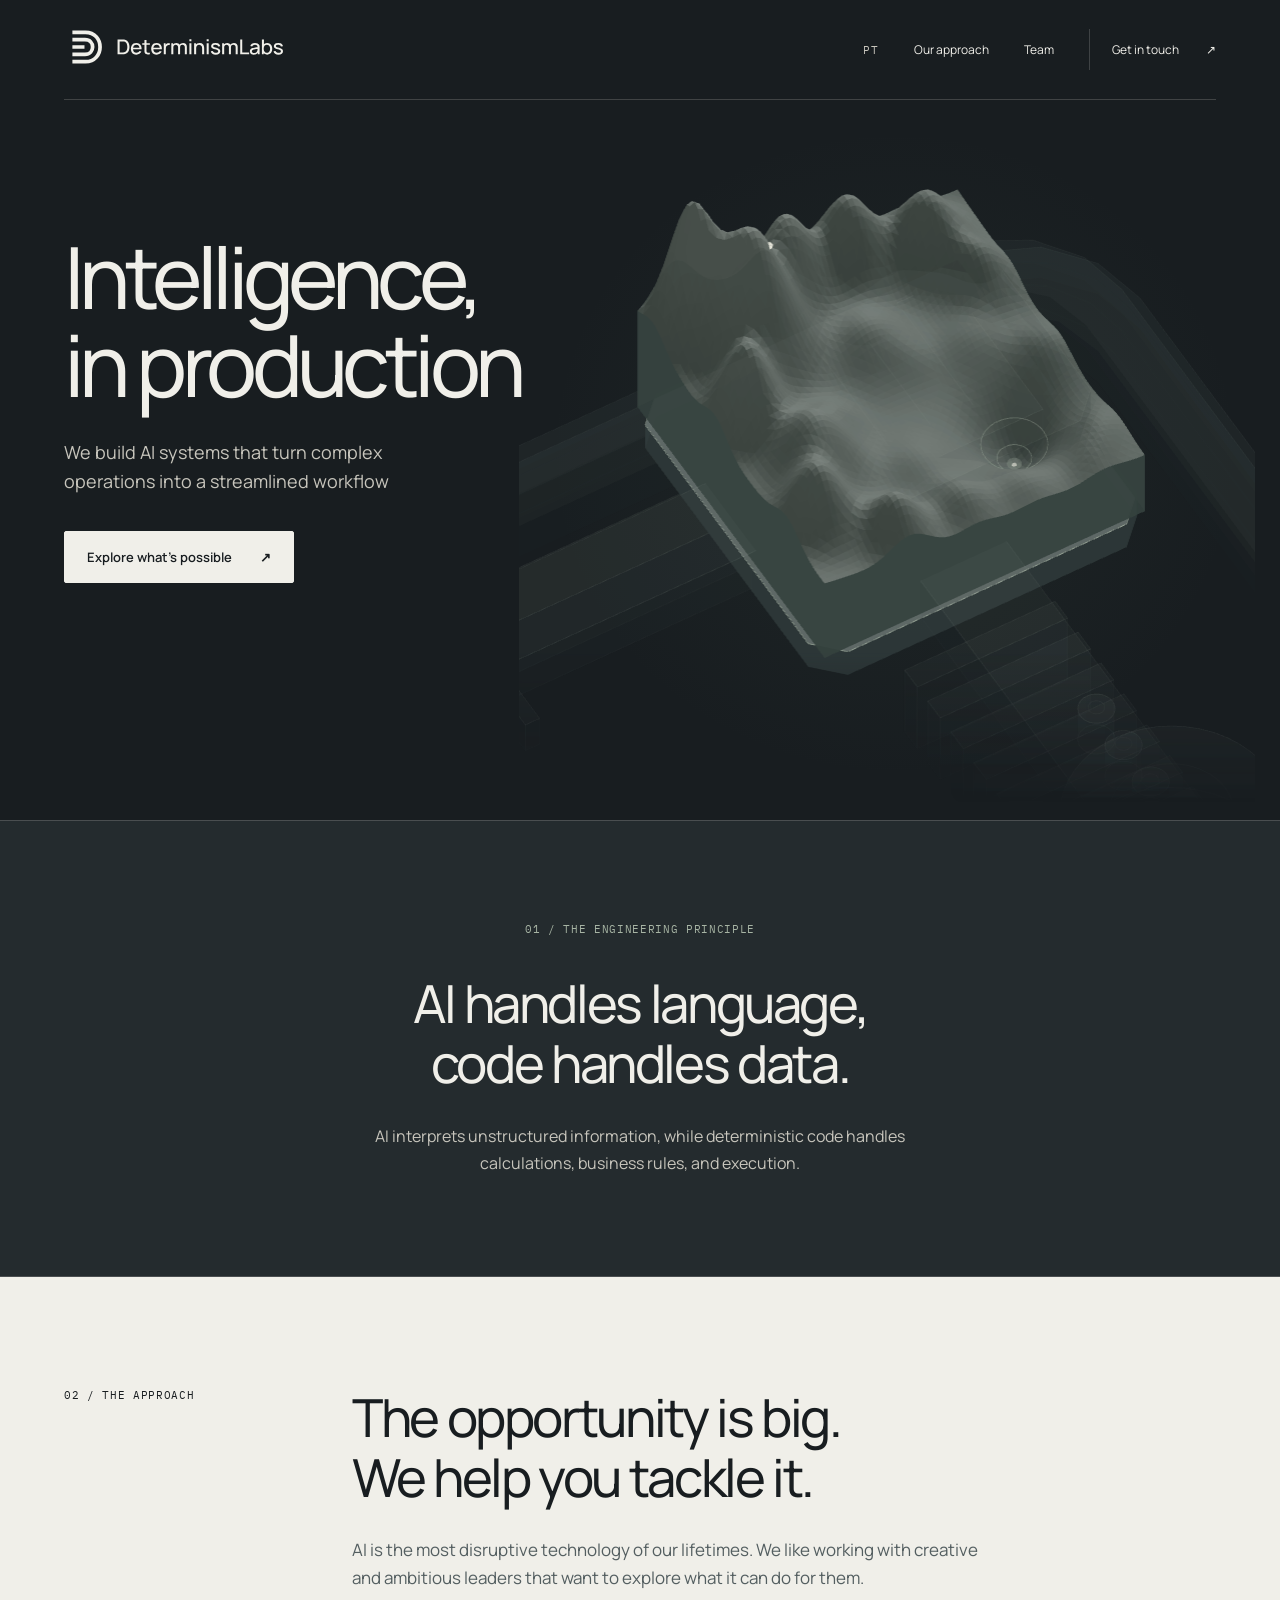
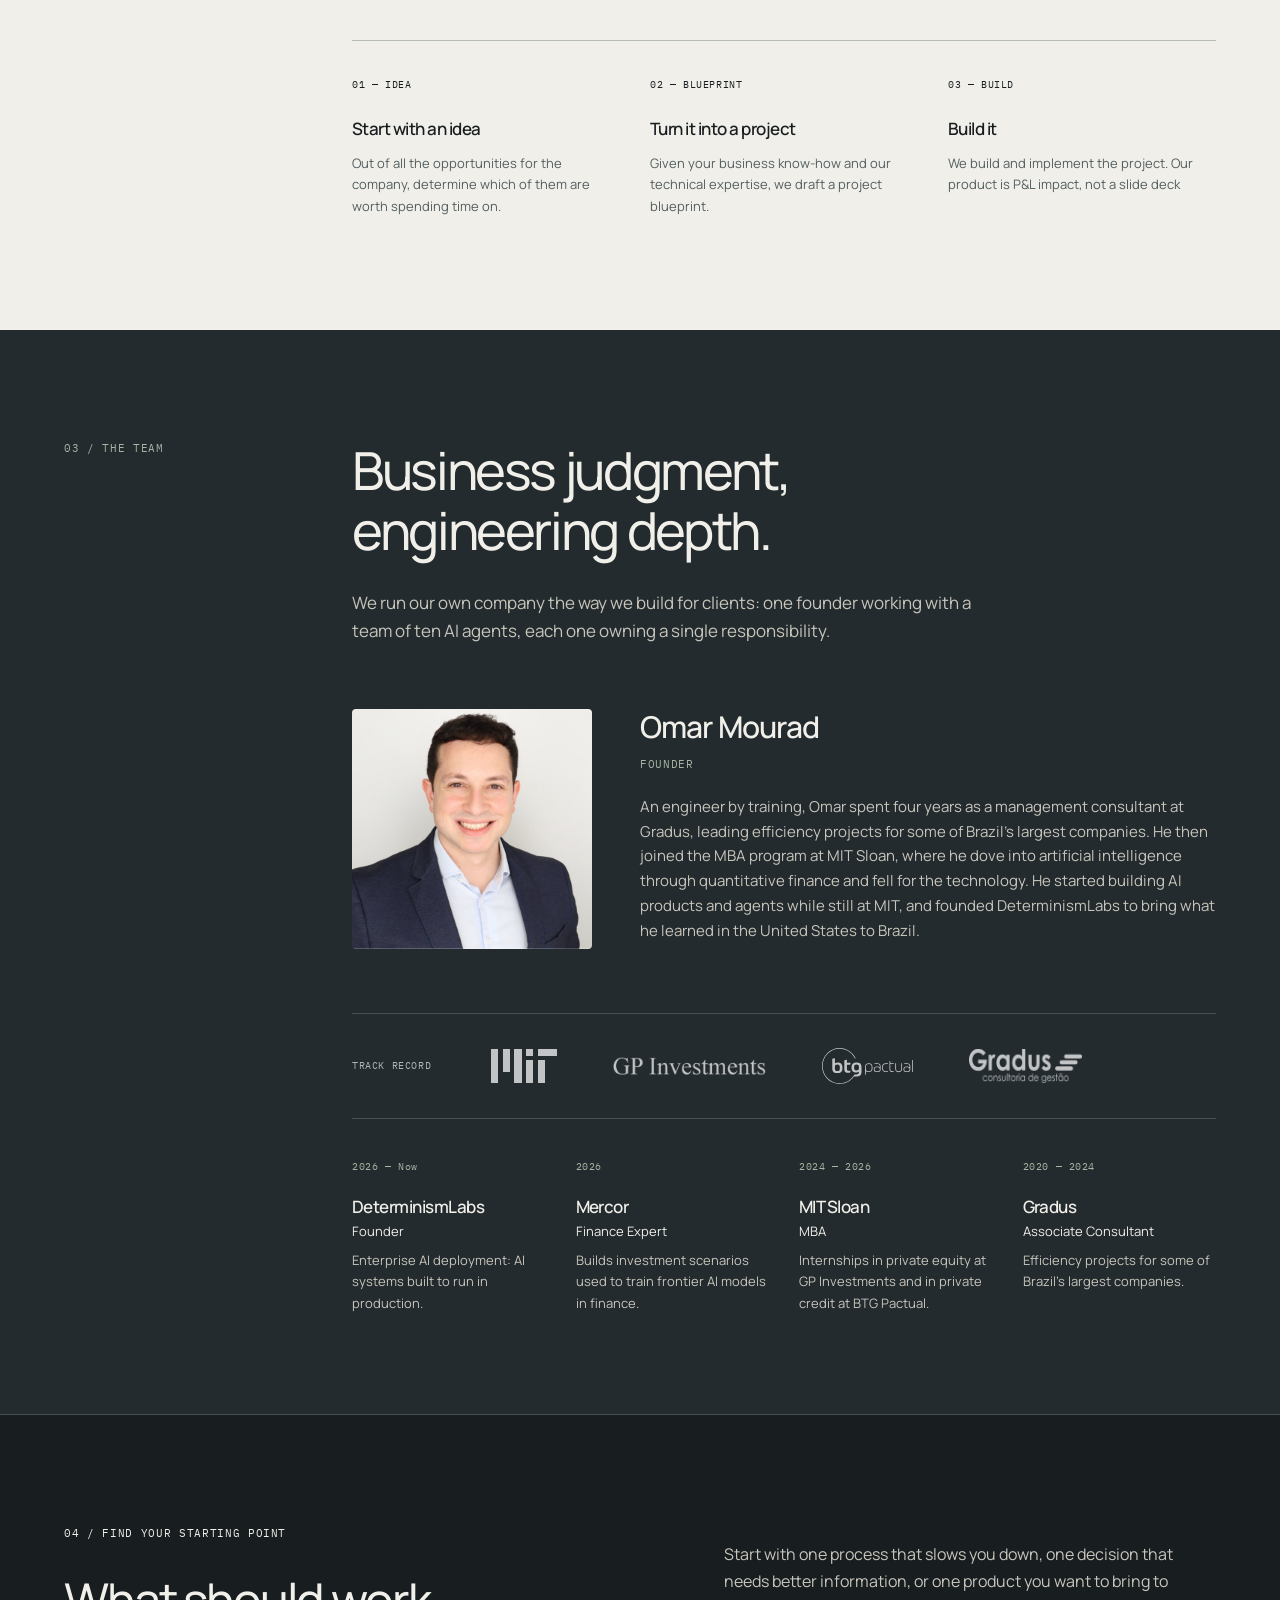
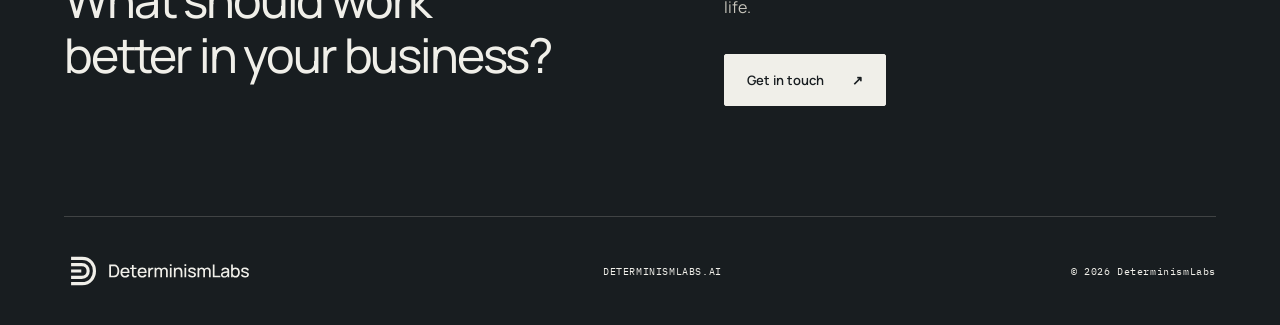
==== index.html @ 41a6fe93 "Remove model provider names from the Mercor entry Co-Authored-By: Claude Opus 5.5 <noreply@anthropic" ====
<!doctype html><html lang="en"><head><meta charset="utf-8"><meta name="viewport" content="width=device-width,initial-scale=1"><meta http-equiv="Content-Security-Policy" content="default-src 'self'; script-src 'self'; style-src 'self'; img-src 'self' data:; font-src 'self'; connect-src 'self' https://api.web3forms.com; form-action 'self' https://api.web3forms.com; base-uri 'none'; object-src 'none'; frame-ancestors 'none'"><meta name="referrer" content="strict-origin-when-cross-origin"><title>DeterminismLabs</title><meta name="description" content="DeterminismLabs builds AI systems that turn complex operations into a streamlined workflow."><link rel="icon" href="assets/logos/favicon.svg"><link rel="stylesheet" href="assets/brand.css"><link rel="stylesheet" href="assets/concept.css"><link rel="stylesheet" href="assets/contact.css"><link rel="canonical" href="https://determinismlabs.ai/"><link rel="alternate" hreflang="en" href="https://determinismlabs.ai/"><link rel="alternate" hreflang="pt-BR" href="https://determinismlabs.ai/pt/"><link rel="alternate" hreflang="x-default" href="https://determinismlabs.ai/"><script src="assets/lang.js"></script></head><body>
<a href="#main" class="skip">Skip to content</a><header class="nav"><a href="/" aria-label="DeterminismLabs home"><img class="logo" src="assets/logos/wordmark-chalk.svg" alt="DeterminismLabs"></a><nav aria-label="Main"><a href="/pt/" class="lang" data-lang="pt" hreflang="pt-BR" lang="pt-BR" aria-label="Português">PT</a><a href="#approach">Our approach</a><a href="#team">Team</a><a href="mailto:contact@determinismlabs.ai" class="nav-cta" data-contact-open>Get in touch <span>↗</span></a></nav></header>
<main id="main"><section class="hero"><div class="hero-copy"><h1>Intelligence,<br>in production</h1><p>We build AI systems that turn complex operations into a streamlined workflow</p><a class="button" href="#approach">Explore what’s possible <span>↗</span></a></div><div class="sculpture"><canvas id="system" role="img" aria-label="An integrated machine with a continuous frame, shared manifold and layered channels opens into three processing demonstrations: a continuous downhill path through a dense mountain range into a recessed, highlighted minimum basin, three inputs combined into one result, and four records validated into three ready records and one review exception. The 35-second tour repeats continuously."></canvas><noscript><img src="assets/system-poster.svg" alt="Connected system of nested pathways" class="poster"></noscript></div></section>
<section class="principle" id="principle"><div class="eyebrow">01 / The engineering principle</div><h2>AI handles language,<br>code handles data.</h2><p>AI interprets unstructured information, while deterministic code handles calculations, business rules, and execution.</p></section>
<section class="intro" id="approach"><div class="eyebrow">02 / The approach</div><div><h2>The opportunity is big.<br>We help you tackle it.</h2><p>AI is the most disruptive technology of our lifetimes. We like working with creative and ambitious leaders that want to explore what it can do for them.</p><div class="steps"><article><span class="mono">01 — IDEA</span><h3>Start with an idea</h3><p>Out of all the opportunities for the company, determine which of them are worth spending time on.</p></article><article><span class="mono">02 — BLUEPRINT</span><h3>Turn it into a project</h3><p>Given your business know-how and our technical expertise, we draft a project blueprint.</p></article><article><span class="mono">03 — BUILD</span><h3>Build it</h3><p>We build and implement the project. Our product is P&amp;L impact, not a slide deck</p></article></div></div></section>

<section class="team" id="team"><div class="eyebrow">03 / The team</div><div><h2>Business judgment,<br>engineering depth.</h2><p class="team-lead">We run our own company the way we build for clients: one founder working with a team of ten AI agents, each one owning a single responsibility.</p><div class="founder"><img src="assets/team/omar-mourad.jpg" alt="Portrait of Omar Mourad" width="640" height="640" loading="lazy"><div><h3>Omar Mourad</h3><span class="mono">Founder</span><p>An engineer by training, Omar spent four years as a management consultant at Gradus, leading efficiency projects for some of Brazil’s largest companies. He then joined the MBA program at MIT Sloan, where he dove into artificial intelligence through quantitative finance and fell for the technology. He started building AI products and agents while still at MIT, and founded DeterminismLabs to bring what he learned in the United States to Brazil.</p></div></div><div class="logos"><span class="mono">Track record</span><img class="mit" src="assets/team/mit.svg" alt="MIT" loading="lazy"><img class="gp" src="assets/team/gp-investments.png" alt="GP Investments" loading="lazy"><img class="btg" src="assets/team/btg-pactual.svg" alt="BTG Pactual" loading="lazy"><img class="gradus" src="assets/team/gradus.png" alt="Gradus" loading="lazy"></div><ol class="career"><li><span class="mono">2026 — Now</span><h4>DeterminismLabs</h4><span class="role">Founder</span><p>Enterprise AI deployment: AI systems built to run in production.</p></li><li><span class="mono">2026</span><h4>Mercor</h4><span class="role">Finance Expert</span><p>Builds investment scenarios used to train frontier AI models in finance.</p></li><li><span class="mono">2024 — 2026</span><h4>MIT Sloan</h4><span class="role">MBA</span><p>Internships in private equity at GP Investments and in private credit at BTG Pactual.</p></li><li><span class="mono">2020 — 2024</span><h4>Gradus</h4><span class="role">Associate Consultant</span><p>Efficiency projects for some of Brazil’s largest companies.</p></li></ol></div></section>
<section class="opportunity" id="opportunity"><div><div class="eyebrow">04 / Find your starting point</div><h2>What should work<br>better in your business?</h2></div><div><p>Start with one process that slows you down, one decision that needs better information, or one product you want to bring to life.</p><a class="button" href="mailto:contact@determinismlabs.ai" data-contact-open>Get in touch <span>↗</span></a></div></section></main>
<dialog id="contact" class="contact" aria-labelledby="contact-title"><div class="contact-inner"><div class="contact-head"><div><span class="eyebrow">Get in touch</span><h2 id="contact-title">Tell us what should<br>work better.</h2></div><button type="button" class="contact-close" data-contact-close aria-label="Close">×</button></div><p>Describe the process, decision or product you have in mind. We reply from contact@determinismlabs.ai within two business days.</p><form action="https://api.web3forms.com/submit" method="POST" novalidate data-sending="Sending…" data-error="Something went wrong. Please email us directly at contact@determinismlabs.ai."><input type="hidden" name="access_key" value="a11fddf4-00a5-453a-812e-54a4db5dd188"><input type="hidden" name="subject" value="New message from determinismlabs.ai"><input type="hidden" name="from_name" value="DeterminismLabs website"><input type="hidden" name="language" value="en"><input class="hp" type="text" name="botcheck" tabindex="-1" autocomplete="off" aria-hidden="true"><div class="row"><label><span class="mono">Name</span><input type="text" name="name" required autocomplete="name" placeholder="Your name"></label><label><span class="mono">Email</span><input type="email" name="email" required autocomplete="email" placeholder="you@company.com"></label></div><label><span class="mono">Company</span><input type="text" name="company" required autocomplete="organization" placeholder="Company"></label><label><span class="mono">Message</span><textarea name="message" required placeholder="What should work better in your business?"></textarea></label><p class="contact-status" role="status" aria-live="polite"></p><div class="contact-actions"><button type="submit" class="button">Send message <span>↗</span></button><span class="contact-alt">or email <a href="mailto:contact@determinismlabs.ai">contact@determinismlabs.ai</a></span></div></form><div class="contact-done"><p>Thank you. Your message is on its way to contact@determinismlabs.ai and we will reply within two business days.</p><button type="button" class="button" data-contact-close>Close <span>↗</span></button></div></div></dialog>
<footer><img src="assets/logos/wordmark-chalk.svg" alt="DeterminismLabs" class="logo"><div class="mono">DETERMINISMLABS.AI</div><span class="mono">© 2026 DeterminismLabs</span></footer><script src="assets/motion-timeline.js"></script><script src="assets/motion-process.js"></script><script src="assets/motion-renderer.js"></script><script src="assets/motion.js"></script><script src="assets/contact.js"></script></body></html>
---- assets/brand.css ----
@font-face{font-family:Manrope;src:url(fonts/Manrope.ttf) format('truetype');font-weight:200 800;font-display:swap}@font-face{font-family:'IBM Plex Mono';src:url(fonts/IBMPlexMono-Regular.ttf) format('truetype');font-weight:400;font-display:swap}
:root{--graphite:#181d20;--carbon:#242b2e;--chalk:#f0efe9;--stone:#c7c5bc;--sage:#a7b4a4;--muted:#aeb6b6;--line:rgba(240,239,233,.18)}*{box-sizing:border-box}html{scroll-behavior:smooth}body{margin:0;font-family:Manrope,Arial,sans-serif}a{color:inherit}button,input{font:inherit}button,a{-webkit-tap-highlight-color:transparent}button{cursor:pointer}button:focus-visible,a:focus-visible,input:focus-visible{outline:2px solid #a7b4a4;outline-offset:5px}.mono,.eyebrow{font-family:'IBM Plex Mono',monospace;font-size:11px;line-height:1.5;letter-spacing:.06em}.eyebrow{text-transform:uppercase}p{line-height:1.65}.muted{color:var(--muted)}.logo{width:225px;height:auto}.button{display:inline-flex;align-items:center;justify-content:space-between;gap:28px;text-decoration:none;padding:16px 22px;background:var(--chalk);color:var(--graphite);border:1px solid var(--chalk);border-radius:2px;font-size:13px;font-weight:600}.button.outline{background:transparent;color:inherit;border-color:var(--line)}.button:hover{background:var(--sage);color:var(--graphite)}.skip{position:absolute;left:16px;top:-100px;z-index:50;background:var(--chalk);color:var(--graphite);padding:16px}.skip:focus{top:12px}@media(prefers-reduced-motion:reduce){html{scroll-behavior:auto}*,*:before,*:after{animation:none!important;transition:none!important}}
---- assets/concept.css ----
body{background:var(--graphite);color:var(--chalk)}.nav{height:100px;margin:0 5%;display:flex;align-items:center;justify-content:space-between;border-bottom:1px solid var(--line);gap:20px}.nav nav{display:flex;align-items:center;gap:35px;font-size:12px}.nav a{text-decoration:none}.nav-cta{padding:12px 0 12px 22px;border-left:1px solid var(--line)}.nav-cta span{margin-left:25px}.hero{position:relative;min-height:720px;display:grid;grid-template-columns:44% 56%;padding:0 5%}.hero-copy{padding-top:100px;z-index:2;pointer-events:none}.hero-copy a{pointer-events:auto}h1{font-size:clamp(60px,6.7vw,106px);line-height:1.03;font-weight:450;letter-spacing:-.065em;margin:33px 0 28px}.hero-copy p{font-size:18px;max-width:365px;color:var(--stone);margin:0 0 34px}.sculpture{position:relative;min-width:0;height:690px;margin-right:-6%;margin-left:-8%;align-self:center}canvas{width:100%;height:100%;display:block}.poster{width:100%;position:absolute;inset:0}.intro{padding:110px 5% 100px;background:var(--chalk);color:var(--graphite);display:grid;grid-template-columns:25% 75%;gap:0}.intro h2,.section-top h2,.principle h2,.opportunity h2{font-size:clamp(36px,4.1vw,60px);line-height:1.15;letter-spacing:-.045em;font-weight:450;margin:0}.intro>div>p{max-width:650px;color:#535e60;font-size:17px;margin:28px 0 48px}.steps{display:grid;grid-template-columns:repeat(3,1fr);gap:30px;border-top:1px solid #b8bcb7;padding-top:30px}.steps h3{font-size:17px;font-weight:550;margin:24px 0 12px;letter-spacing:-.03em}.steps p{font-size:13px;color:#535e60}.steps .mono{font-size:10px}.possibilities{padding:100px 5%;}.section-top{display:grid;grid-template-columns:25% 75%;margin-bottom:70px}.usecases{display:grid;grid-template-columns:repeat(3,1fr)}.usecases article{padding:0 36px;border-left:1px solid var(--line)}.usecases article:first-child{padding-left:0;border:0}.usecases h3{font-size:36px;font-weight:450;letter-spacing:-.045em;line-height:1.15;margin:36px 0 20px}.usecases p{font-size:15px;color:var(--stone);max-width:290px}.example{border-top:1px solid var(--line);padding-top:24px;margin-top:35px}.example .mono{font-size:10px;color:var(--sage)}.example p{font-size:12px}.principle{padding:100px 15%;text-align:center;background:var(--carbon);border-top:1px solid var(--line);border-bottom:1px solid var(--line)}.principle .eyebrow{margin-bottom:35px;color:var(--sage)}.principle p{max-width:580px;margin:30px auto 0;color:var(--stone)}.opportunity{padding:110px 5%;display:grid;grid-template-columns:1.2fr 1fr;gap:70px}.opportunity h2{font-size:48px;margin-top:30px}.opportunity p{color:var(--stone);max-width:460px}.opportunity .button{margin-top:18px}footer{margin:0 5%;padding:35px 0;display:flex;justify-content:space-between;align-items:center;border-top:1px solid var(--line)}footer .mono{font-size:10px}footer a{text-decoration:none}footer .logo{width:190px}@media(min-width:1500px){.hero{min-height:840px}.sculpture{height:800px}.hero-copy{padding-top:150px}}@media(max-width:900px){.nav nav{gap:20px}.nav nav>a:not(.nav-cta):not(.lang){display:none}.hero{min-height:0;grid-template-columns:1fr;padding-top:45px;padding-bottom:20px}.hero-copy{padding-top:10px}.hero-copy p{max-width:450px}.sculpture{margin:-15px -5% 0;height:580px}.hero-copy h1{font-size:76px}.intro,.section-top{grid-template-columns:1fr;gap:35px}.steps{gap:24px}.opportunity{gap:35px}.opportunity h2{font-size:38px}.usecases article{padding:0 22px}}@media(max-width:600px){.nav{height:80px}.nav .logo{width:180px}.nav-cta{font-size:10px;padding-left:12px}.nav-cta span{display:none}.hero{padding-top:35px}.hero-copy h1{font-size:60px;margin-top:26px}.hero-copy p{font-size:17px;max-width:340px}.sculpture{height:460px;margin-top:15px}.intro,.possibilities,.principle,.opportunity{padding:65px 6%}.steps,.usecases,.opportunity{grid-template-columns:1fr}.steps article{border-bottom:1px solid #c7c5bc;padding-bottom:15px}.usecases article,.usecases article:first-child{padding:35px 0;border-left:0;border-top:1px solid var(--line)}.usecases h3{margin-top:22px}.usecases p{max-width:100%}.example{margin-top:20px}.section-top{margin-bottom:40px}.principle{text-align:left}.opportunity h2{font-size:38px}.opportunity{gap:15px}footer{flex-wrap:wrap;gap:25px}footer>.mono{display:none}}
@media(max-width:600px){.hero-copy h1{font-size:clamp(46px,15vw,60px)}}@media(max-width:360px){.nav .logo{width:150px}.nav{gap:10px}.nav-cta{padding-left:10px}}



.nav .lang{font-family:"IBM Plex Mono",monospace;font-size:11px;letter-spacing:.08em;color:var(--stone);padding:6px 0}.nav .lang:hover{color:var(--chalk)}

.team{padding:110px 5% 100px;background:var(--carbon);display:grid;grid-template-columns:25% 75%;border-bottom:1px solid var(--line)}.team>.eyebrow{color:var(--sage)}.team h2{font-size:clamp(36px,4.1vw,60px);line-height:1.15;letter-spacing:-.045em;font-weight:450;margin:0}.team-lead{max-width:650px;color:var(--stone);font-size:17px;margin:28px 0 64px}.founder{display:grid;grid-template-columns:240px 1fr;gap:48px;align-items:start}.founder img{width:100%;height:auto;aspect-ratio:1;object-fit:cover;border-radius:4px;display:block}.founder h3{font-size:30px;font-weight:550;letter-spacing:-.03em;margin:0 0 6px;line-height:1.2}.founder .mono{color:var(--sage);text-transform:uppercase}.founder p{color:var(--stone);font-size:15px;max-width:620px;margin:22px 0 0}.logos{display:flex;align-items:center;gap:56px;flex-wrap:wrap;margin-top:64px;padding:34px 0;border-top:1px solid var(--line);border-bottom:1px solid var(--line)}.logos .mono{color:var(--muted);text-transform:uppercase;font-size:10px;margin-right:4px}.logos img{display:block;width:auto;filter:brightness(0) invert(1);opacity:.72;transition:opacity .2s}.logos img:hover{opacity:1}.logos .mit{height:34px}.logos .gp{height:18px}.logos .btg{height:36px}.logos .gradus{height:34px}.career{display:grid;grid-template-columns:repeat(4,1fr);gap:30px;list-style:none;margin:0;padding:34px 0 0}.career .mono{font-size:10px;color:var(--sage)}.career h4{font-size:17px;font-weight:550;letter-spacing:-.03em;margin:20px 0 4px}.career .role{display:block;font-size:13px;color:var(--chalk);margin-bottom:10px}.career p{font-size:13px;color:var(--stone);margin:0}
@media(max-width:900px){.team{grid-template-columns:1fr;gap:35px}.career{grid-template-columns:repeat(2,1fr)}.founder{grid-template-columns:200px 1fr;gap:32px}}
@media(max-width:600px){.team{padding:65px 6%}.team-lead{margin-bottom:40px}.founder{grid-template-columns:1fr;gap:24px}.founder img{width:180px}.logos{gap:28px 36px;margin-top:44px}.logos .mono{width:100%}.career{grid-template-columns:1fr;gap:0}.career li{border-bottom:1px solid var(--line);padding:18px 0}.career h4{margin-top:12px}}
---- assets/contact.css ----
.contact{border:1px solid var(--line);border-radius:2px;padding:0;background:var(--carbon);color:var(--chalk);width:min(560px,calc(100vw - 32px));max-height:calc(100vh - 32px);overflow:auto}
.contact::backdrop{background:rgba(24,29,32,.78);backdrop-filter:blur(2px)}
.contact-inner{padding:36px 40px 32px}
.contact-head{display:flex;justify-content:space-between;align-items:flex-start;gap:20px;margin-bottom:8px}
.contact h2{font-size:clamp(26px,3vw,32px);line-height:1.15;letter-spacing:-.045em;font-weight:450;margin:10px 0 8px}
.contact-inner>p{color:var(--stone);font-size:14px;margin:0 0 20px;max-width:420px}
.contact-close{background:transparent;border:1px solid var(--line);color:var(--chalk);width:40px;height:40px;border-radius:2px;font-size:18px;line-height:1;flex:none}
.contact-close:hover{background:var(--chalk);color:var(--graphite)}
.contact form{display:grid;gap:14px}
.contact .row{display:grid;grid-template-columns:1fr 1fr;gap:18px}
.contact label{display:grid;gap:8px}
.contact label .mono{font-size:10px;color:var(--stone);text-transform:uppercase}
.contact input,.contact textarea{width:100%;background:var(--graphite);color:var(--chalk);border:1px solid var(--line);border-radius:2px;padding:12px 14px;font-size:15px}
.contact textarea{min-height:110px;resize:vertical;font-family:inherit}
.contact input::placeholder,.contact textarea::placeholder{color:#7d8687}
.contact input:focus,.contact textarea:focus{border-color:var(--sage);outline:none}
.contact .hp{position:absolute;left:-9999px;width:1px;height:1px;overflow:hidden}
.contact-actions{display:flex;justify-content:space-between;align-items:center;gap:20px;flex-wrap:wrap;margin-top:6px}
.contact-actions .button{gap:40px}
.contact-actions .button[disabled]{opacity:.6;cursor:wait}
.contact-alt{font-size:12px;color:var(--stone)}
.contact-alt a{color:var(--chalk)}
.contact-status{font-size:14px;line-height:1.5;margin:0;min-height:1.5em}
.contact-status.error{color:#e8a598}
.contact-done{display:none}
.contact.is-done form,.contact.is-done .contact-inner>p{display:none}
.contact.is-done .contact-done{display:block}
.contact-done p{color:var(--stone);font-size:16px;max-width:420px;margin:0 0 30px}
@media(max-width:600px){.contact-inner{padding:30px 22px 26px}.contact .row{grid-template-columns:1fr}.contact-actions{flex-direction:column;align-items:stretch}.contact-actions .button{justify-content:space-between}}
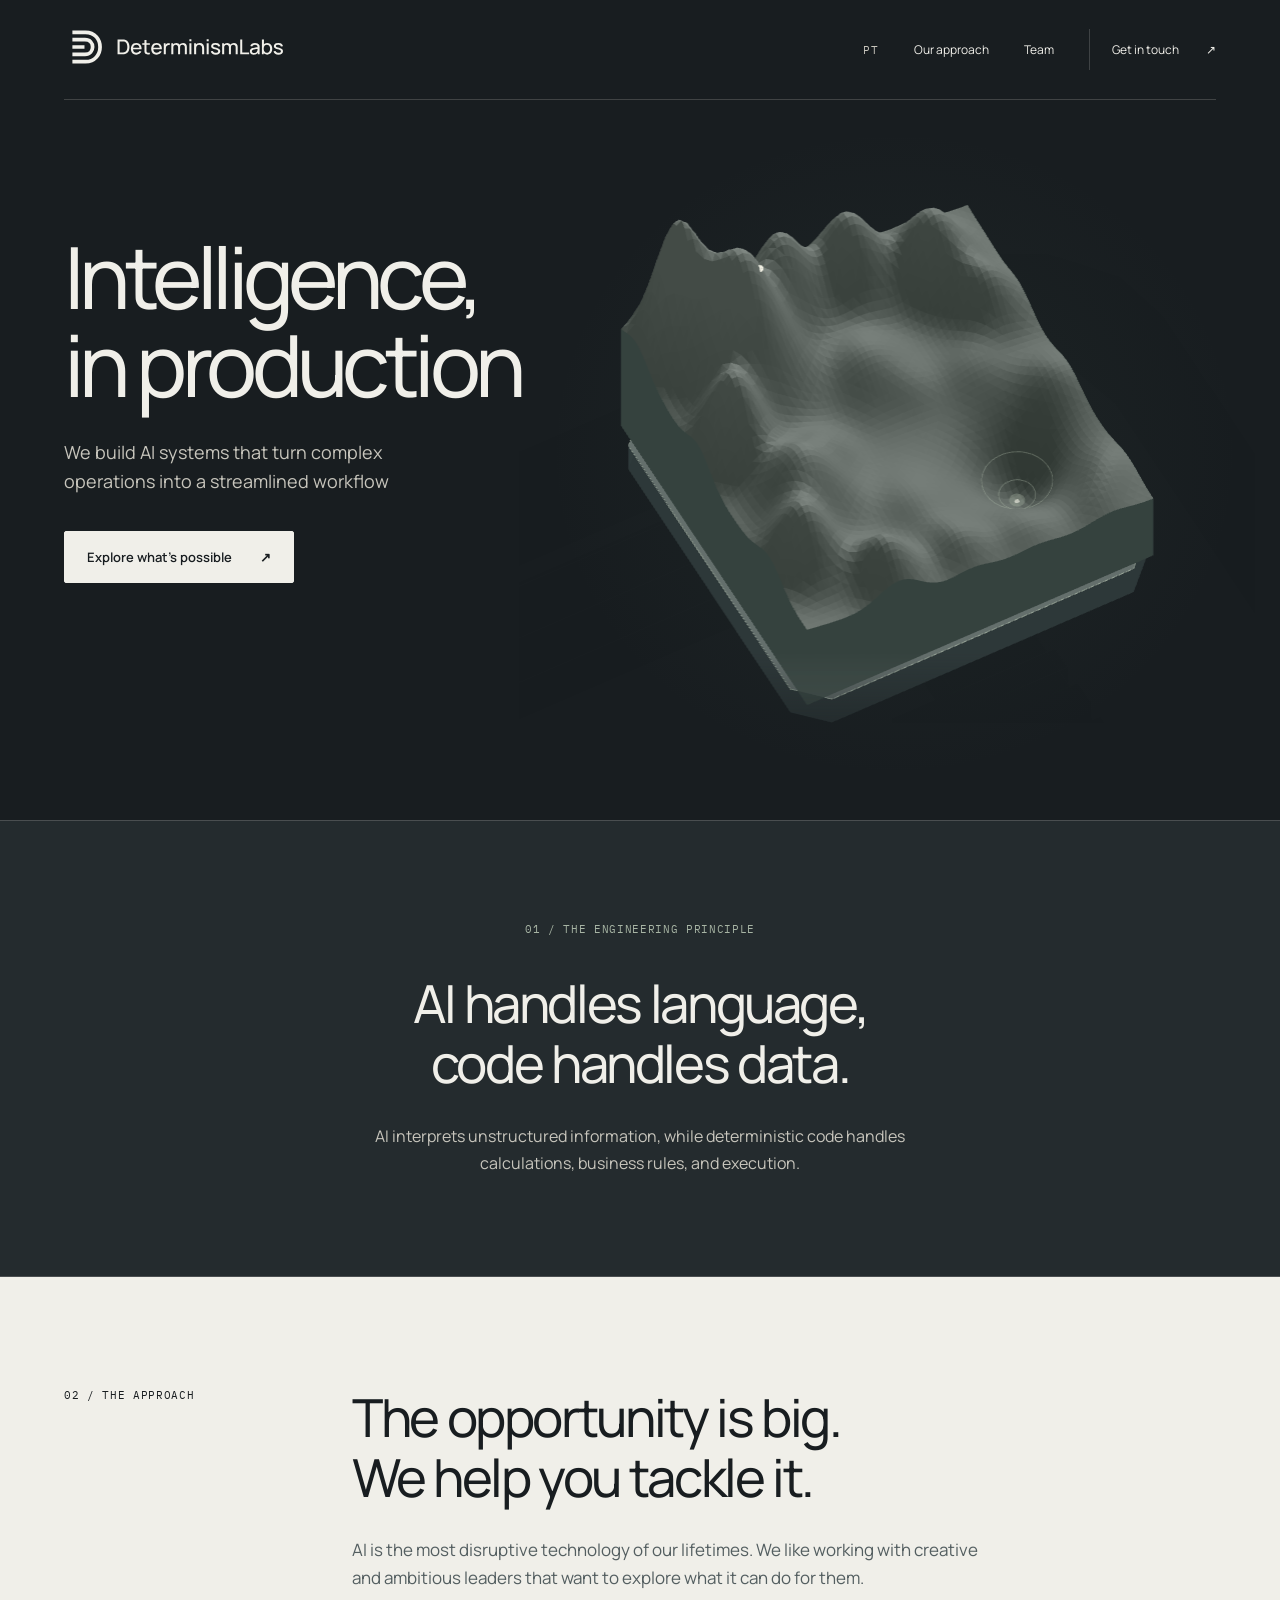
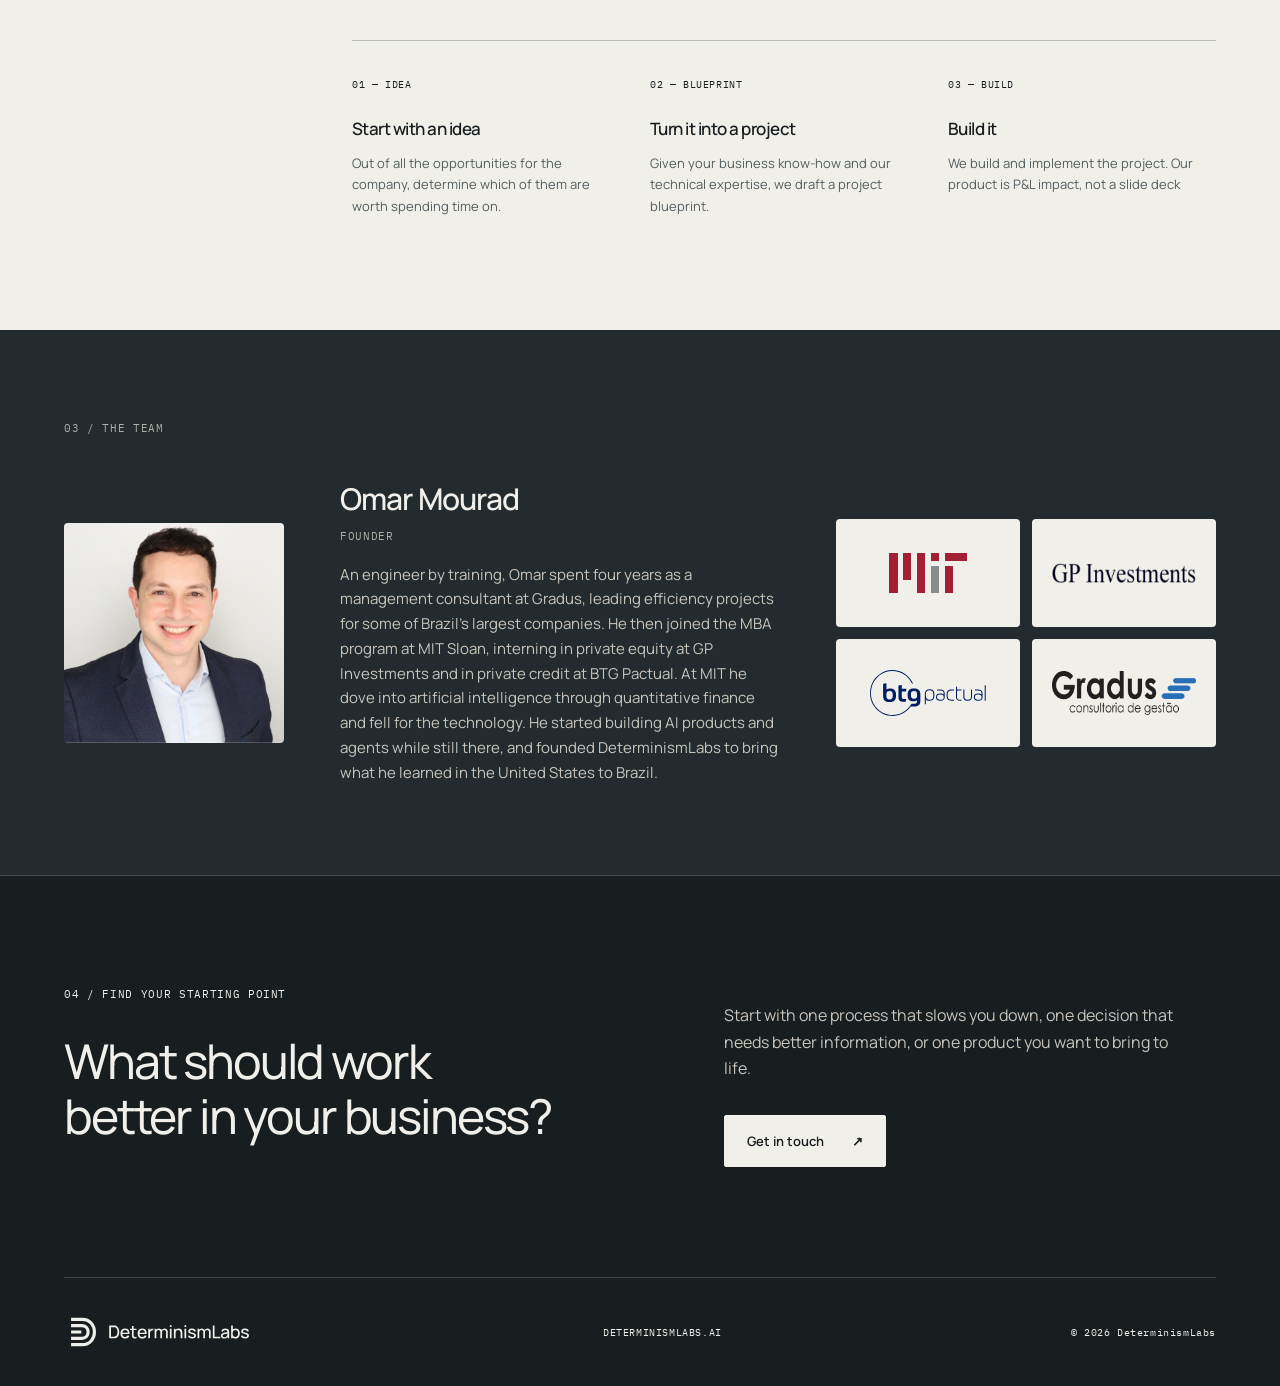
==== commit 2c9ac03a: "Make team section compact: color logos beside the bio, drop timeline and headline Co-Authored-By: Cl" ====
--- a/index.html
+++ b/index.html
@@ -4,7 +4,7 @@
 <section class="principle" id="principle"><div class="eyebrow">01 / The engineering principle</div><h2>AI handles language,<br>code handles data.</h2><p>AI interprets unstructured information, while deterministic code handles calculations, business rules, and execution.</p></section>
 <section class="intro" id="approach"><div class="eyebrow">02 / The approach</div><div><h2>The opportunity is big.<br>We help you tackle it.</h2><p>AI is the most disruptive technology of our lifetimes. We like working with creative and ambitious leaders that want to explore what it can do for them.</p><div class="steps"><article><span class="mono">01 — IDEA</span><h3>Start with an idea</h3><p>Out of all the opportunities for the company, determine which of them are worth spending time on.</p></article><article><span class="mono">02 — BLUEPRINT</span><h3>Turn it into a project</h3><p>Given your business know-how and our technical expertise, we draft a project blueprint.</p></article><article><span class="mono">03 — BUILD</span><h3>Build it</h3><p>We build and implement the project. Our product is P&amp;L impact, not a slide deck</p></article></div></div></section>
 
-<section class="team" id="team"><div class="eyebrow">03 / The team</div><div><h2>Business judgment,<br>engineering depth.</h2><p class="team-lead">We run our own company the way we build for clients: one founder working with a team of ten AI agents, each one owning a single responsibility.</p><div class="founder"><img src="assets/team/omar-mourad.jpg" alt="Portrait of Omar Mourad" width="640" height="640" loading="lazy"><div><h3>Omar Mourad</h3><span class="mono">Founder</span><p>An engineer by training, Omar spent four years as a management consultant at Gradus, leading efficiency projects for some of Brazil’s largest companies. He then joined the MBA program at MIT Sloan, where he dove into artificial intelligence through quantitative finance and fell for the technology. He started building AI products and agents while still at MIT, and founded DeterminismLabs to bring what he learned in the United States to Brazil.</p></div></div><div class="logos"><span class="mono">Track record</span><img class="mit" src="assets/team/mit.svg" alt="MIT" loading="lazy"><img class="gp" src="assets/team/gp-investments.png" alt="GP Investments" loading="lazy"><img class="btg" src="assets/team/btg-pactual.svg" alt="BTG Pactual" loading="lazy"><img class="gradus" src="assets/team/gradus.png" alt="Gradus" loading="lazy"></div><ol class="career"><li><span class="mono">2026 — Now</span><h4>DeterminismLabs</h4><span class="role">Founder</span><p>Enterprise AI deployment: AI systems built to run in production.</p></li><li><span class="mono">2026</span><h4>Mercor</h4><span class="role">Finance Expert</span><p>Builds investment scenarios used to train frontier AI models in finance.</p></li><li><span class="mono">2024 — 2026</span><h4>MIT Sloan</h4><span class="role">MBA</span><p>Internships in private equity at GP Investments and in private credit at BTG Pactual.</p></li><li><span class="mono">2020 — 2024</span><h4>Gradus</h4><span class="role">Associate Consultant</span><p>Efficiency projects for some of Brazil’s largest companies.</p></li></ol></div></section>
+<section class="team" id="team"><div class="eyebrow">03 / The team</div><div class="founder"><img class="portrait" src="assets/team/omar-mourad.jpg" alt="Portrait of Omar Mourad" width="640" height="640" loading="lazy"><div class="bio"><h3>Omar Mourad</h3><span class="mono">Founder</span><p>An engineer by training, Omar spent four years as a management consultant at Gradus, leading efficiency projects for some of Brazil’s largest companies. He then joined the MBA program at MIT Sloan, interning in private equity at GP Investments and in private credit at BTG Pactual. At MIT he dove into artificial intelligence through quantitative finance and fell for the technology. He started building AI products and agents while still there, and founded DeterminismLabs to bring what he learned in the United States to Brazil.</p></div><ul class="logos" aria-label="Career"><li><img class="mit" src="assets/team/mit.svg" alt="MIT" loading="lazy"></li><li><img class="gp" src="assets/team/gp-investments.png" alt="GP Investments" loading="lazy"></li><li><img class="btg" src="assets/team/btg-pactual.svg" alt="BTG Pactual" loading="lazy"></li><li><img class="gradus" src="assets/team/gradus-color.png" alt="Gradus" loading="lazy"></li></ul></div></section>
 <section class="opportunity" id="opportunity"><div><div class="eyebrow">04 / Find your starting point</div><h2>What should work<br>better in your business?</h2></div><div><p>Start with one process that slows you down, one decision that needs better information, or one product you want to bring to life.</p><a class="button" href="mailto:contact@determinismlabs.ai" data-contact-open>Get in touch <span>↗</span></a></div></section></main>
 <dialog id="contact" class="contact" aria-labelledby="contact-title"><div class="contact-inner"><div class="contact-head"><div><span class="eyebrow">Get in touch</span><h2 id="contact-title">Tell us what should<br>work better.</h2></div><button type="button" class="contact-close" data-contact-close aria-label="Close">×</button></div><p>Describe the process, decision or product you have in mind. We reply from contact@determinismlabs.ai within two business days.</p><form action="https://api.web3forms.com/submit" method="POST" novalidate data-sending="Sending…" data-error="Something went wrong. Please email us directly at contact@determinismlabs.ai."><input type="hidden" name="access_key" value="a11fddf4-00a5-453a-812e-54a4db5dd188"><input type="hidden" name="subject" value="New message from determinismlabs.ai"><input type="hidden" name="from_name" value="DeterminismLabs website"><input type="hidden" name="language" value="en"><input class="hp" type="text" name="botcheck" tabindex="-1" autocomplete="off" aria-hidden="true"><div class="row"><label><span class="mono">Name</span><input type="text" name="name" required autocomplete="name" placeholder="Your name"></label><label><span class="mono">Email</span><input type="email" name="email" required autocomplete="email" placeholder="you@company.com"></label></div><label><span class="mono">Company</span><input type="text" name="company" required autocomplete="organization" placeholder="Company"></label><label><span class="mono">Message</span><textarea name="message" required placeholder="What should work better in your business?"></textarea></label><p class="contact-status" role="status" aria-live="polite"></p><div class="contact-actions"><button type="submit" class="button">Send message <span>↗</span></button><span class="contact-alt">or email <a href="mailto:contact@determinismlabs.ai">contact@determinismlabs.ai</a></span></div></form><div class="contact-done"><p>Thank you. Your message is on its way to contact@determinismlabs.ai and we will reply within two business days.</p><button type="button" class="button" data-contact-close>Close <span>↗</span></button></div></div></dialog>
 <footer><img src="assets/logos/wordmark-chalk.svg" alt="DeterminismLabs" class="logo"><div class="mono">DETERMINISMLABS.AI</div><span class="mono">© 2026 DeterminismLabs</span></footer><script src="assets/motion-timeline.js"></script><script src="assets/motion-process.js"></script><script src="assets/motion-renderer.js"></script><script src="assets/motion.js"></script><script src="assets/contact.js"></script></body></html>
--- a/assets/concept.css
+++ b/assets/concept.css
@@ -5,6 +5,6 @@
 
 .nav .lang{font-family:"IBM Plex Mono",monospace;font-size:11px;letter-spacing:.08em;color:var(--stone);padding:6px 0}.nav .lang:hover{color:var(--chalk)}
 
-.team{padding:110px 5% 100px;background:var(--carbon);display:grid;grid-template-columns:25% 75%;border-bottom:1px solid var(--line)}.team>.eyebrow{color:var(--sage)}.team h2{font-size:clamp(36px,4.1vw,60px);line-height:1.15;letter-spacing:-.045em;font-weight:450;margin:0}.team-lead{max-width:650px;color:var(--stone);font-size:17px;margin:28px 0 64px}.founder{display:grid;grid-template-columns:240px 1fr;gap:48px;align-items:start}.founder img{width:100%;height:auto;aspect-ratio:1;object-fit:cover;border-radius:4px;display:block}.founder h3{font-size:30px;font-weight:550;letter-spacing:-.03em;margin:0 0 6px;line-height:1.2}.founder .mono{color:var(--sage);text-transform:uppercase}.founder p{color:var(--stone);font-size:15px;max-width:620px;margin:22px 0 0}.logos{display:flex;align-items:center;gap:56px;flex-wrap:wrap;margin-top:64px;padding:34px 0;border-top:1px solid var(--line);border-bottom:1px solid var(--line)}.logos .mono{color:var(--muted);text-transform:uppercase;font-size:10px;margin-right:4px}.logos img{display:block;width:auto;filter:brightness(0) invert(1);opacity:.72;transition:opacity .2s}.logos img:hover{opacity:1}.logos .mit{height:34px}.logos .gp{height:18px}.logos .btg{height:36px}.logos .gradus{height:34px}.career{display:grid;grid-template-columns:repeat(4,1fr);gap:30px;list-style:none;margin:0;padding:34px 0 0}.career .mono{font-size:10px;color:var(--sage)}.career h4{font-size:17px;font-weight:550;letter-spacing:-.03em;margin:20px 0 4px}.career .role{display:block;font-size:13px;color:var(--chalk);margin-bottom:10px}.career p{font-size:13px;color:var(--stone);margin:0}
-@media(max-width:900px){.team{grid-template-columns:1fr;gap:35px}.career{grid-template-columns:repeat(2,1fr)}.founder{grid-template-columns:200px 1fr;gap:32px}}
-@media(max-width:600px){.team{padding:65px 6%}.team-lead{margin-bottom:40px}.founder{grid-template-columns:1fr;gap:24px}.founder img{width:180px}.logos{gap:28px 36px;margin-top:44px}.logos .mono{width:100%}.career{grid-template-columns:1fr;gap:0}.career li{border-bottom:1px solid var(--line);padding:18px 0}.career h4{margin-top:12px}}
+.team{padding:90px 5%;background:var(--carbon);border-bottom:1px solid var(--line)}.team>.eyebrow{color:var(--sage);margin-bottom:44px}.founder{display:grid;grid-template-columns:220px minmax(0,1fr) 380px;gap:56px;align-items:center}.portrait{width:100%;height:auto;aspect-ratio:1;object-fit:cover;border-radius:4px;display:block}.bio h3{font-size:30px;font-weight:550;letter-spacing:-.03em;margin:0 0 6px;line-height:1.2}.bio .mono{color:var(--sage);text-transform:uppercase}.bio p{color:var(--stone);font-size:15px;margin:18px 0 0}.logos{display:grid;grid-template-columns:repeat(2,1fr);gap:12px;list-style:none;margin:0;padding:0}.logos li{background:var(--chalk);border-radius:4px;height:108px;display:flex;align-items:center;justify-content:center;padding:0 20px}.logos img{display:block;width:auto;max-width:100%}.logos .mit{height:40px}.logos .gp{height:20px}.logos .btg{height:46px}.logos .gradus{height:44px}
+@media(max-width:1180px){.founder{grid-template-columns:200px minmax(0,1fr);gap:28px 40px}.logos{grid-column:1/-1;grid-template-columns:repeat(4,1fr)}.logos li{height:96px}}
+@media(max-width:600px){.team{padding:65px 6%}.team>.eyebrow{margin-bottom:32px}.founder{grid-template-columns:1fr}.portrait{width:180px}.logos{grid-template-columns:repeat(2,1fr)}.logos li{height:88px}.logos .mit{height:34px}.logos .gp{height:16px}.logos .btg{height:38px}.logos .gradus{height:36px}}
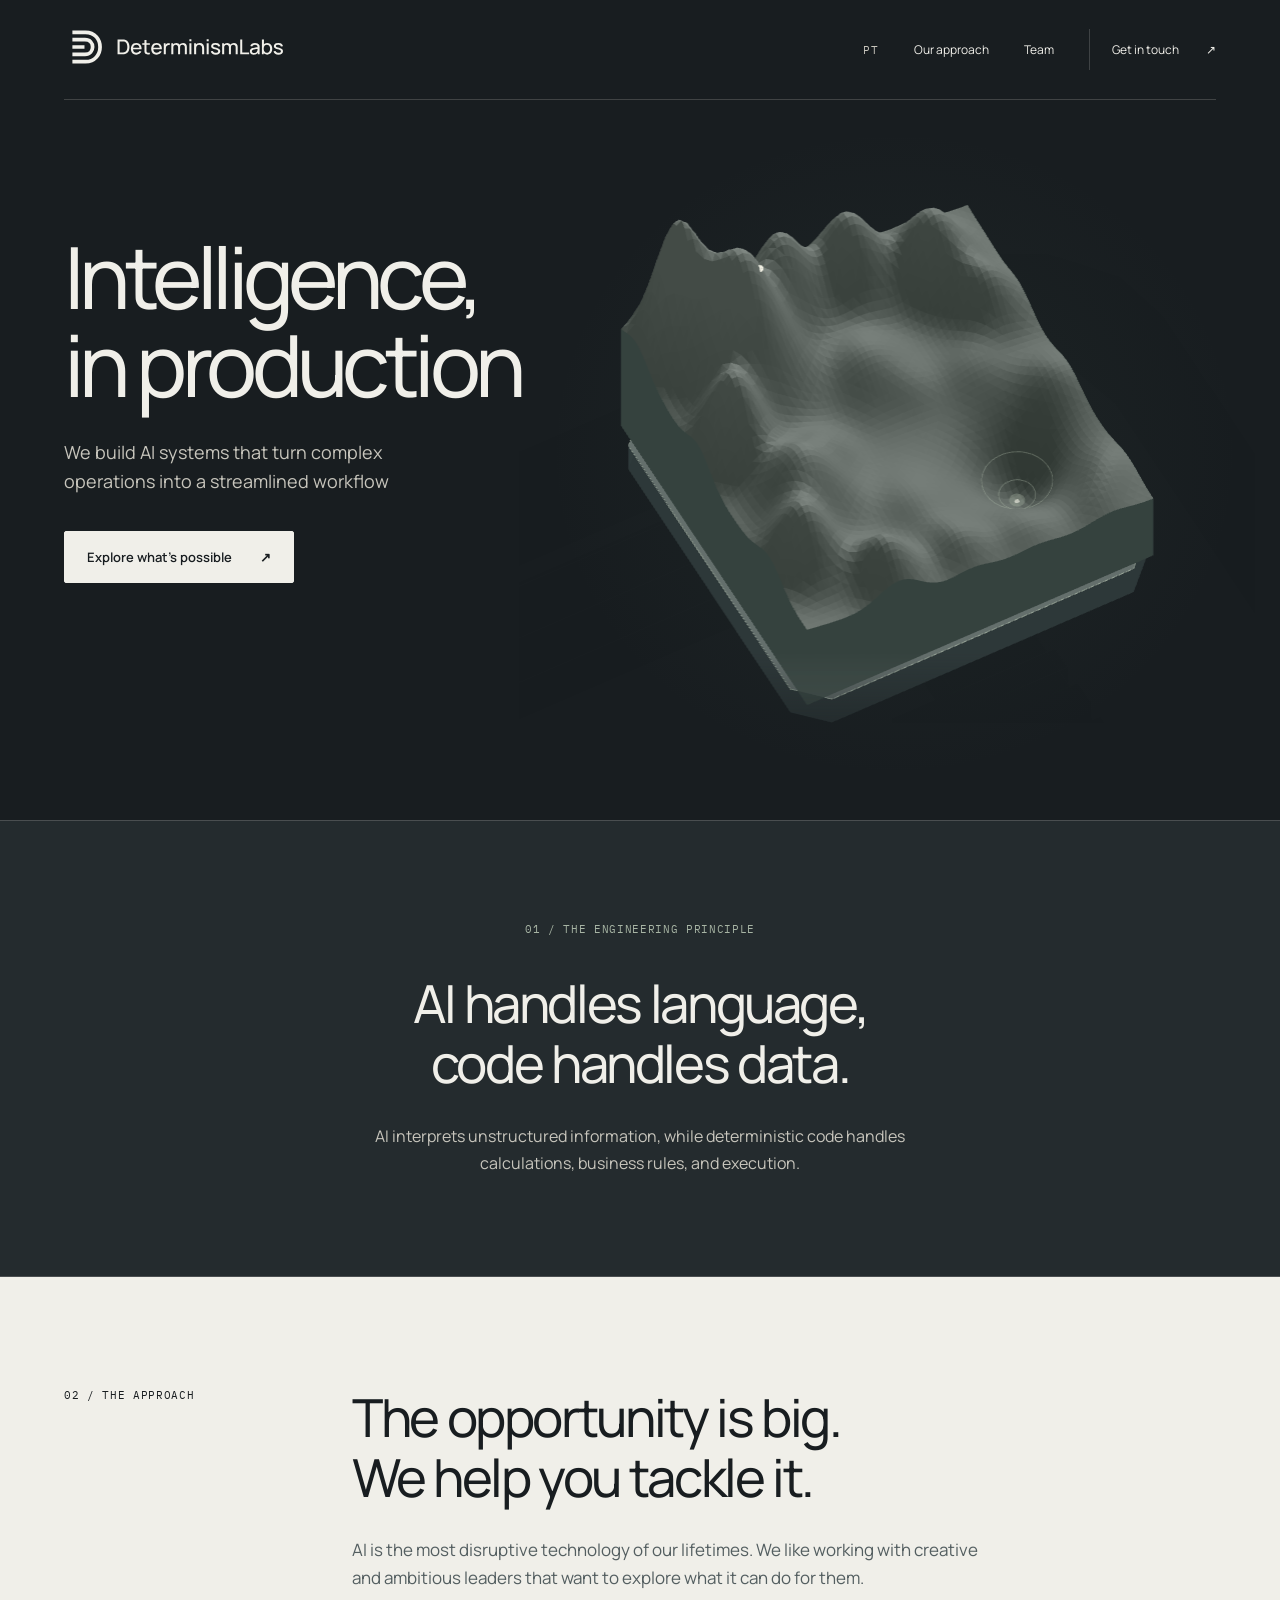
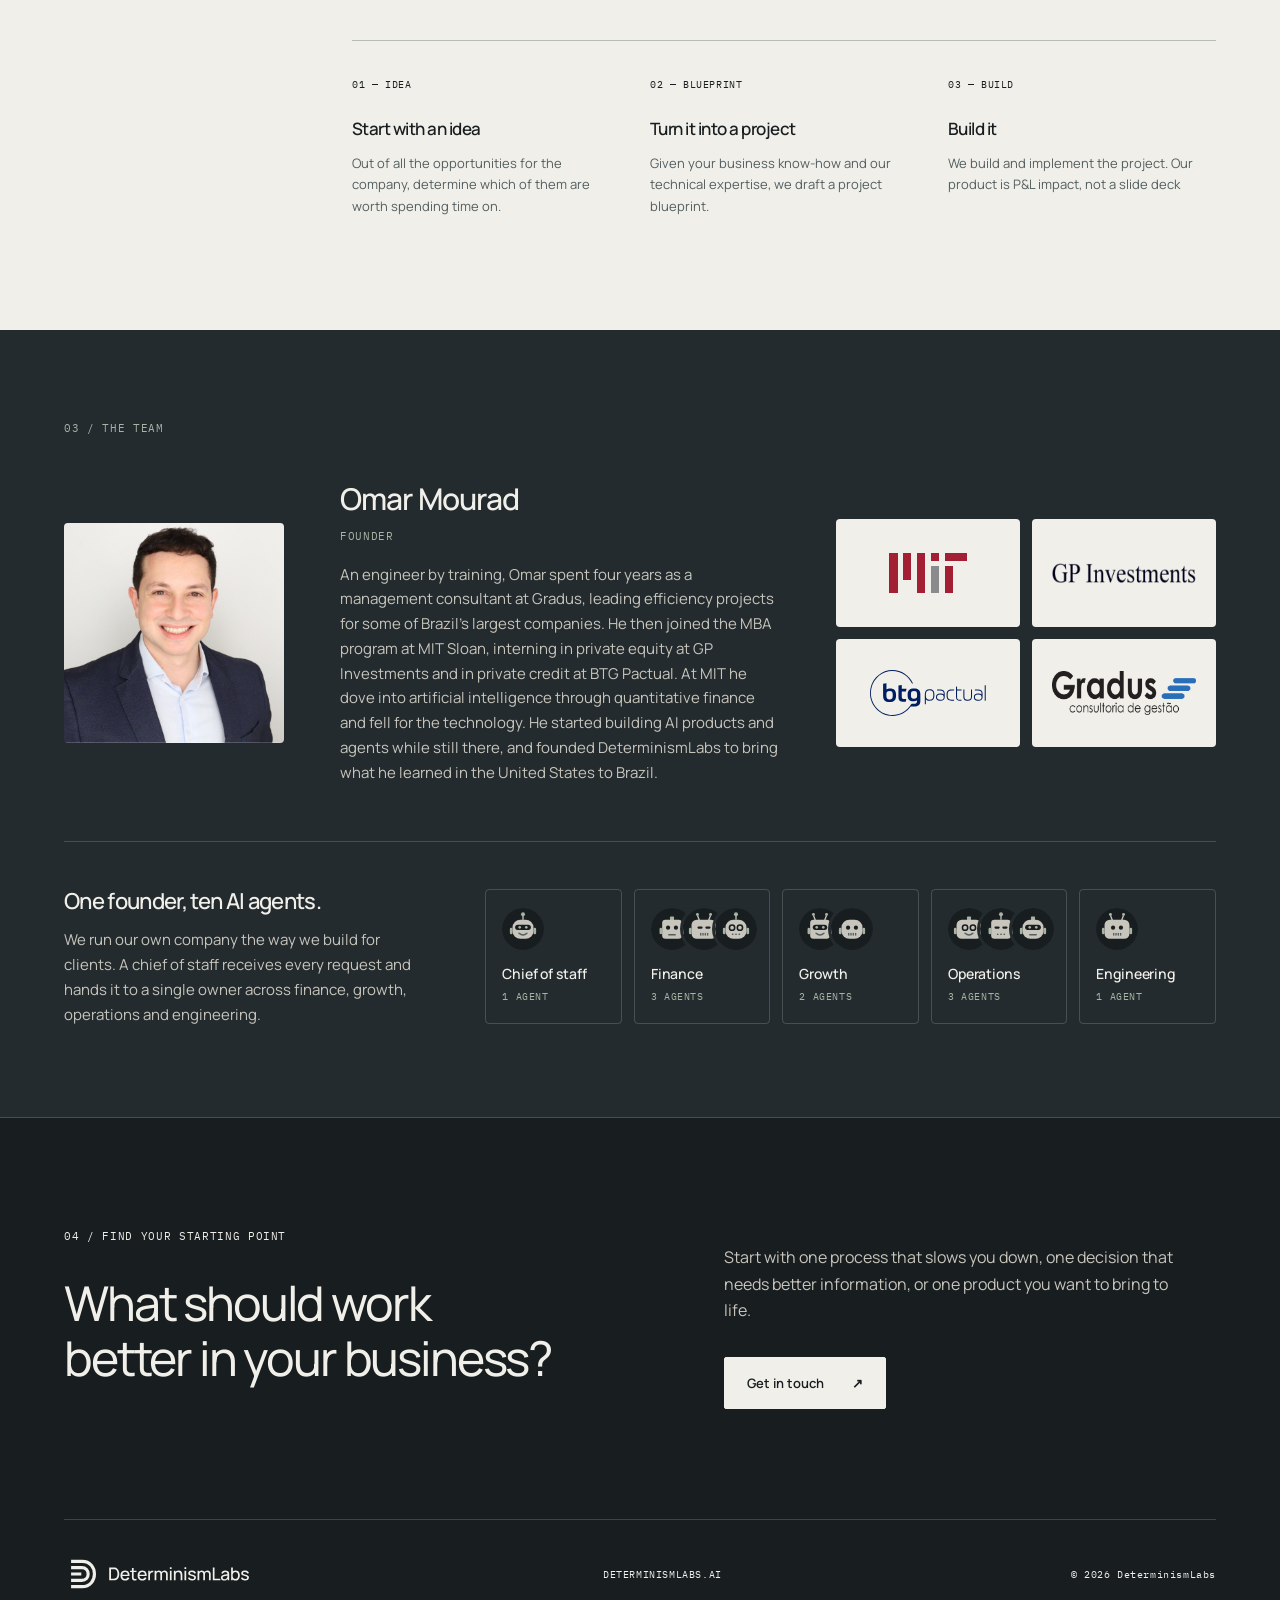
==== commit eb6a15ee: "Add AI agents strip to the team section Co-Authored-By: Claude Opus 5.5 <noreply@anthropic.com>" ====
--- a/index.html
+++ b/index.html
@@ -4,7 +4,7 @@
 <section class="principle" id="principle"><div class="eyebrow">01 / The engineering principle</div><h2>AI handles language,<br>code handles data.</h2><p>AI interprets unstructured information, while deterministic code handles calculations, business rules, and execution.</p></section>
 <section class="intro" id="approach"><div class="eyebrow">02 / The approach</div><div><h2>The opportunity is big.<br>We help you tackle it.</h2><p>AI is the most disruptive technology of our lifetimes. We like working with creative and ambitious leaders that want to explore what it can do for them.</p><div class="steps"><article><span class="mono">01 — IDEA</span><h3>Start with an idea</h3><p>Out of all the opportunities for the company, determine which of them are worth spending time on.</p></article><article><span class="mono">02 — BLUEPRINT</span><h3>Turn it into a project</h3><p>Given your business know-how and our technical expertise, we draft a project blueprint.</p></article><article><span class="mono">03 — BUILD</span><h3>Build it</h3><p>We build and implement the project. Our product is P&amp;L impact, not a slide deck</p></article></div></div></section>
 
-<section class="team" id="team"><div class="eyebrow">03 / The team</div><div class="founder"><img class="portrait" src="assets/team/omar-mourad.jpg" alt="Portrait of Omar Mourad" width="640" height="640" loading="lazy"><div class="bio"><h3>Omar Mourad</h3><span class="mono">Founder</span><p>An engineer by training, Omar spent four years as a management consultant at Gradus, leading efficiency projects for some of Brazil’s largest companies. He then joined the MBA program at MIT Sloan, interning in private equity at GP Investments and in private credit at BTG Pactual. At MIT he dove into artificial intelligence through quantitative finance and fell for the technology. He started building AI products and agents while still there, and founded DeterminismLabs to bring what he learned in the United States to Brazil.</p></div><ul class="logos" aria-label="Career"><li><img class="mit" src="assets/team/mit.svg" alt="MIT" loading="lazy"></li><li><img class="gp" src="assets/team/gp-investments.png" alt="GP Investments" loading="lazy"></li><li><img class="btg" src="assets/team/btg-pactual.svg" alt="BTG Pactual" loading="lazy"></li><li><img class="gradus" src="assets/team/gradus-color.png" alt="Gradus" loading="lazy"></li></ul></div></section>
+<section class="team" id="team"><div class="eyebrow">03 / The team</div><div class="founder"><img class="portrait" src="assets/team/omar-mourad.jpg" alt="Portrait of Omar Mourad" width="640" height="640" loading="lazy"><div class="bio"><h3>Omar Mourad</h3><span class="mono">Founder</span><p>An engineer by training, Omar spent four years as a management consultant at Gradus, leading efficiency projects for some of Brazil’s largest companies. He then joined the MBA program at MIT Sloan, interning in private equity at GP Investments and in private credit at BTG Pactual. At MIT he dove into artificial intelligence through quantitative finance and fell for the technology. He started building AI products and agents while still there, and founded DeterminismLabs to bring what he learned in the United States to Brazil.</p></div><ul class="logos" aria-label="Career"><li><img class="mit" src="assets/team/mit.svg" alt="MIT" loading="lazy"></li><li><img class="gp" src="assets/team/gp-investments.png" alt="GP Investments" loading="lazy"></li><li><img class="btg" src="assets/team/btg-pactual.svg" alt="BTG Pactual" loading="lazy"></li><li><img class="gradus" src="assets/team/gradus-color.png" alt="Gradus" loading="lazy"></li></ul></div><div class="agents"><div><h3>One founder, ten AI agents.</h3><p>We run our own company the way we build for clients. A chief of staff receives every request and hands it to a single owner across finance, growth, operations and engineering.</p></div><ul class="depts" aria-label="AI agents by department"><li><div class="bots"><svg viewBox="0 0 64 64" xmlns="http://www.w3.org/2000/svg" aria-hidden="true" focusable="false"><circle cx="32" cy="32" r="32" fill="#181D20"/><line x1="32" y1="18" x2="32" y2="11" stroke="#C7C5BC" stroke-width="2"/><circle cx="32" cy="9.5" r="3" fill="#A7B4A4"/><rect x="12" y="30" width="4" height="10" rx="2" fill="#A7B4A4"/><rect x="48" y="30" width="4" height="10" rx="2" fill="#A7B4A4"/><rect x="16" y="18" width="32" height="29" rx="12" fill="#C7C5BC"/><rect x="20" y="25.5" width="24" height="8" rx="4" fill="#181D20"/><circle cx="27" cy="29.5" r="2" fill="#A7B4A4"/><circle cx="37" cy="29.5" r="2" fill="#A7B4A4"/><path d="M26 38.5q6 5 12 0" fill="none" stroke="#535E60" stroke-width="2.2" stroke-linecap="round"/></svg></div><strong>Chief of staff</strong><span class="mono">1 agent</span></li><li><div class="bots"><svg viewBox="0 0 64 64" xmlns="http://www.w3.org/2000/svg" aria-hidden="true" focusable="false"><circle cx="32" cy="32" r="32" fill="#181D20"/><rect x="29" y="13" width="6" height="6" rx="1" fill="#A7B4A4"/><rect x="13" y="30" width="4" height="10" rx="2" fill="#A7B4A4"/><rect x="47" y="30" width="4" height="10" rx="2" fill="#A7B4A4"/><rect x="17" y="18" width="30" height="29" rx="5" fill="#C7C5BC"/><circle cx="26" cy="30" r="3.2" fill="#181D20"/><circle cx="38" cy="30" r="3.2" fill="#181D20"/><rect x="26" y="39.5" width="12" height="2.4" rx="1.2" fill="#535E60"/></svg><svg viewBox="0 0 64 64" xmlns="http://www.w3.org/2000/svg" aria-hidden="true" focusable="false"><circle cx="32" cy="32" r="32" fill="#181D20"/><line x1="25" y1="19" x2="22" y2="11" stroke="#C7C5BC" stroke-width="2"/><line x1="39" y1="19" x2="42" y2="11" stroke="#C7C5BC" stroke-width="2"/><circle cx="22" cy="10" r="2.2" fill="#A7B4A4"/><circle cx="42" cy="10" r="2.2" fill="#A7B4A4"/><rect x="9" y="30" width="4" height="10" rx="2" fill="#A7B4A4"/><rect x="51" y="30" width="4" height="10" rx="2" fill="#A7B4A4"/><rect x="13" y="18" width="38" height="29" rx="8" fill="#C7C5BC"/><rect x="22" y="28" width="8" height="3.5" rx="1.75" fill="#181D20"/><rect x="34" y="28" width="8" height="3.5" rx="1.75" fill="#181D20"/><rect x="26" y="38" width="2" height="4" fill="#535E60"/><rect x="29.5" y="38" width="2" height="4" fill="#535E60"/><rect x="33" y="38" width="2" height="4" fill="#535E60"/><rect x="36.5" y="38" width="2" height="4" fill="#535E60"/></svg><svg viewBox="0 0 64 64" xmlns="http://www.w3.org/2000/svg" aria-hidden="true" focusable="false"><circle cx="32" cy="32" r="32" fill="#181D20"/><line x1="32" y1="18" x2="32" y2="11" stroke="#C7C5BC" stroke-width="2"/><circle cx="32" cy="9.5" r="3" fill="#A7B4A4"/><rect x="12" y="30" width="4" height="10" rx="2" fill="#A7B4A4"/><rect x="48" y="30" width="4" height="10" rx="2" fill="#A7B4A4"/><rect x="16" y="18" width="32" height="29" rx="12" fill="#C7C5BC"/><circle cx="26" cy="30" r="4" fill="none" stroke="#181D20" stroke-width="2.4"/><circle cx="38" cy="30" r="4" fill="none" stroke="#181D20" stroke-width="2.4"/><circle cx="27" cy="40" r="1.3" fill="#535E60"/><circle cx="32" cy="40" r="1.3" fill="#535E60"/><circle cx="37" cy="40" r="1.3" fill="#535E60"/></svg></div><strong>Finance</strong><span class="mono">3 agents</span></li><li><div class="bots"><svg viewBox="0 0 64 64" xmlns="http://www.w3.org/2000/svg" aria-hidden="true" focusable="false"><circle cx="32" cy="32" r="32" fill="#181D20"/><line x1="25" y1="19" x2="22" y2="11" stroke="#C7C5BC" stroke-width="2"/><line x1="39" y1="19" x2="42" y2="11" stroke="#C7C5BC" stroke-width="2"/><circle cx="22" cy="10" r="2.2" fill="#A7B4A4"/><circle cx="42" cy="10" r="2.2" fill="#A7B4A4"/><rect x="13" y="30" width="4" height="10" rx="2" fill="#A7B4A4"/><rect x="47" y="30" width="4" height="10" rx="2" fill="#A7B4A4"/><rect x="17" y="18" width="30" height="29" rx="5" fill="#C7C5BC"/><rect x="21" y="25.5" width="22" height="8" rx="4" fill="#181D20"/><circle cx="27" cy="29.5" r="2" fill="#A7B4A4"/><circle cx="37" cy="29.5" r="2" fill="#A7B4A4"/><path d="M26 38.5q6 5 12 0" fill="none" stroke="#535E60" stroke-width="2.2" stroke-linecap="round"/></svg><svg viewBox="0 0 64 64" xmlns="http://www.w3.org/2000/svg" aria-hidden="true" focusable="false"><circle cx="32" cy="32" r="32" fill="#181D20"/><rect x="12" y="30" width="4" height="10" rx="2" fill="#A7B4A4"/><rect x="48" y="30" width="4" height="10" rx="2" fill="#A7B4A4"/><rect x="16" y="18" width="32" height="29" rx="12" fill="#C7C5BC"/><circle cx="26" cy="30" r="3.2" fill="#181D20"/><circle cx="38" cy="30" r="3.2" fill="#181D20"/><rect x="26" y="38" width="2" height="4" fill="#535E60"/><rect x="29.5" y="38" width="2" height="4" fill="#535E60"/><rect x="33" y="38" width="2" height="4" fill="#535E60"/><rect x="36.5" y="38" width="2" height="4" fill="#535E60"/></svg></div><strong>Growth</strong><span class="mono">2 agents</span></li><li><div class="bots"><svg viewBox="0 0 64 64" xmlns="http://www.w3.org/2000/svg" aria-hidden="true" focusable="false"><circle cx="32" cy="32" r="32" fill="#181D20"/><rect x="29" y="13" width="6" height="6" rx="1" fill="#A7B4A4"/><rect x="9" y="30" width="4" height="10" rx="2" fill="#A7B4A4"/><rect x="51" y="30" width="4" height="10" rx="2" fill="#A7B4A4"/><rect x="13" y="18" width="38" height="29" rx="8" fill="#C7C5BC"/><circle cx="26" cy="30" r="4" fill="none" stroke="#181D20" stroke-width="2.4"/><circle cx="38" cy="30" r="4" fill="none" stroke="#181D20" stroke-width="2.4"/><path d="M26 38.5q6 5 12 0" fill="none" stroke="#535E60" stroke-width="2.2" stroke-linecap="round"/></svg><svg viewBox="0 0 64 64" xmlns="http://www.w3.org/2000/svg" aria-hidden="true" focusable="false"><circle cx="32" cy="32" r="32" fill="#181D20"/><line x1="32" y1="18" x2="32" y2="11" stroke="#C7C5BC" stroke-width="2"/><circle cx="32" cy="9.5" r="3" fill="#A7B4A4"/><rect x="13" y="30" width="4" height="10" rx="2" fill="#A7B4A4"/><rect x="47" y="30" width="4" height="10" rx="2" fill="#A7B4A4"/><rect x="17" y="18" width="30" height="29" rx="5" fill="#C7C5BC"/><rect x="22" y="28" width="8" height="3.5" rx="1.75" fill="#181D20"/><rect x="34" y="28" width="8" height="3.5" rx="1.75" fill="#181D20"/><circle cx="27" cy="40" r="1.3" fill="#535E60"/><circle cx="32" cy="40" r="1.3" fill="#535E60"/><circle cx="37" cy="40" r="1.3" fill="#535E60"/></svg><svg viewBox="0 0 64 64" xmlns="http://www.w3.org/2000/svg" aria-hidden="true" focusable="false"><circle cx="32" cy="32" r="32" fill="#181D20"/><rect x="29" y="13" width="6" height="6" rx="1" fill="#A7B4A4"/><rect x="12" y="30" width="4" height="10" rx="2" fill="#A7B4A4"/><rect x="48" y="30" width="4" height="10" rx="2" fill="#A7B4A4"/><rect x="16" y="18" width="32" height="29" rx="12" fill="#C7C5BC"/><rect x="20" y="25.5" width="24" height="8" rx="4" fill="#181D20"/><circle cx="27" cy="29.5" r="2" fill="#A7B4A4"/><circle cx="37" cy="29.5" r="2" fill="#A7B4A4"/><rect x="26" y="39.5" width="12" height="2.4" rx="1.2" fill="#535E60"/></svg></div><strong>Operations</strong><span class="mono">3 agents</span></li><li><div class="bots"><svg viewBox="0 0 64 64" xmlns="http://www.w3.org/2000/svg" aria-hidden="true" focusable="false"><circle cx="32" cy="32" r="32" fill="#181D20"/><line x1="25" y1="19" x2="22" y2="11" stroke="#C7C5BC" stroke-width="2"/><line x1="39" y1="19" x2="42" y2="11" stroke="#C7C5BC" stroke-width="2"/><circle cx="22" cy="10" r="2.2" fill="#A7B4A4"/><circle cx="42" cy="10" r="2.2" fill="#A7B4A4"/><rect x="9" y="30" width="4" height="10" rx="2" fill="#A7B4A4"/><rect x="51" y="30" width="4" height="10" rx="2" fill="#A7B4A4"/><rect x="13" y="18" width="38" height="29" rx="8" fill="#C7C5BC"/><circle cx="26" cy="30" r="3.2" fill="#181D20"/><circle cx="38" cy="30" r="3.2" fill="#181D20"/><rect x="26" y="38" width="2" height="4" fill="#535E60"/><rect x="29.5" y="38" width="2" height="4" fill="#535E60"/><rect x="33" y="38" width="2" height="4" fill="#535E60"/><rect x="36.5" y="38" width="2" height="4" fill="#535E60"/></svg></div><strong>Engineering</strong><span class="mono">1 agent</span></li></ul></div></section>
 <section class="opportunity" id="opportunity"><div><div class="eyebrow">04 / Find your starting point</div><h2>What should work<br>better in your business?</h2></div><div><p>Start with one process that slows you down, one decision that needs better information, or one product you want to bring to life.</p><a class="button" href="mailto:contact@determinismlabs.ai" data-contact-open>Get in touch <span>↗</span></a></div></section></main>
 <dialog id="contact" class="contact" aria-labelledby="contact-title"><div class="contact-inner"><div class="contact-head"><div><span class="eyebrow">Get in touch</span><h2 id="contact-title">Tell us what should<br>work better.</h2></div><button type="button" class="contact-close" data-contact-close aria-label="Close">×</button></div><p>Describe the process, decision or product you have in mind. We reply from contact@determinismlabs.ai within two business days.</p><form action="https://api.web3forms.com/submit" method="POST" novalidate data-sending="Sending…" data-error="Something went wrong. Please email us directly at contact@determinismlabs.ai."><input type="hidden" name="access_key" value="a11fddf4-00a5-453a-812e-54a4db5dd188"><input type="hidden" name="subject" value="New message from determinismlabs.ai"><input type="hidden" name="from_name" value="DeterminismLabs website"><input type="hidden" name="language" value="en"><input class="hp" type="text" name="botcheck" tabindex="-1" autocomplete="off" aria-hidden="true"><div class="row"><label><span class="mono">Name</span><input type="text" name="name" required autocomplete="name" placeholder="Your name"></label><label><span class="mono">Email</span><input type="email" name="email" required autocomplete="email" placeholder="you@company.com"></label></div><label><span class="mono">Company</span><input type="text" name="company" required autocomplete="organization" placeholder="Company"></label><label><span class="mono">Message</span><textarea name="message" required placeholder="What should work better in your business?"></textarea></label><p class="contact-status" role="status" aria-live="polite"></p><div class="contact-actions"><button type="submit" class="button">Send message <span>↗</span></button><span class="contact-alt">or email <a href="mailto:contact@determinismlabs.ai">contact@determinismlabs.ai</a></span></div></form><div class="contact-done"><p>Thank you. Your message is on its way to contact@determinismlabs.ai and we will reply within two business days.</p><button type="button" class="button" data-contact-close>Close <span>↗</span></button></div></div></dialog>
 <footer><img src="assets/logos/wordmark-chalk.svg" alt="DeterminismLabs" class="logo"><div class="mono">DETERMINISMLABS.AI</div><span class="mono">© 2026 DeterminismLabs</span></footer><script src="assets/motion-timeline.js"></script><script src="assets/motion-process.js"></script><script src="assets/motion-renderer.js"></script><script src="assets/motion.js"></script><script src="assets/contact.js"></script></body></html>
--- a/assets/concept.css
+++ b/assets/concept.css
@@ -6,5 +6,6 @@
 .nav .lang{font-family:"IBM Plex Mono",monospace;font-size:11px;letter-spacing:.08em;color:var(--stone);padding:6px 0}.nav .lang:hover{color:var(--chalk)}
 
 .team{padding:90px 5%;background:var(--carbon);border-bottom:1px solid var(--line)}.team>.eyebrow{color:var(--sage);margin-bottom:44px}.founder{display:grid;grid-template-columns:220px minmax(0,1fr) 380px;gap:56px;align-items:center}.portrait{width:100%;height:auto;aspect-ratio:1;object-fit:cover;border-radius:4px;display:block}.bio h3{font-size:30px;font-weight:550;letter-spacing:-.03em;margin:0 0 6px;line-height:1.2}.bio .mono{color:var(--sage);text-transform:uppercase}.bio p{color:var(--stone);font-size:15px;margin:18px 0 0}.logos{display:grid;grid-template-columns:repeat(2,1fr);gap:12px;list-style:none;margin:0;padding:0}.logos li{background:var(--chalk);border-radius:4px;height:108px;display:flex;align-items:center;justify-content:center;padding:0 20px}.logos img{display:block;width:auto;max-width:100%}.logos .mit{height:40px}.logos .gp{height:20px}.logos .btg{height:46px}.logos .gradus{height:44px}
-@media(max-width:1180px){.founder{grid-template-columns:200px minmax(0,1fr);gap:28px 40px}.logos{grid-column:1/-1;grid-template-columns:repeat(4,1fr)}.logos li{height:96px}}
-@media(max-width:600px){.team{padding:65px 6%}.team>.eyebrow{margin-bottom:32px}.founder{grid-template-columns:1fr}.portrait{width:180px}.logos{grid-template-columns:repeat(2,1fr)}.logos li{height:88px}.logos .mit{height:34px}.logos .gp{height:16px}.logos .btg{height:38px}.logos .gradus{height:36px}}
+.agents{margin-top:56px;padding-top:44px;border-top:1px solid var(--line);display:grid;grid-template-columns:minmax(0,1fr) minmax(0,2fr);gap:56px;align-items:center}.agents h3{font-size:22px;font-weight:550;letter-spacing:-.03em;margin:0}.agents p{color:var(--stone);font-size:15px;margin:12px 0 0}.depts{display:grid;grid-template-columns:repeat(5,minmax(0,1fr));gap:12px;list-style:none;margin:0;padding:0}.depts li{border:1px solid var(--line);border-radius:4px;padding:18px 16px}.bots{display:flex;margin-bottom:14px}.bots svg{width:42px;height:42px;flex:none;border-radius:50%;box-shadow:0 0 0 3px var(--carbon)}.bots svg+svg{margin-left:-10px}.depts strong{display:block;font-size:14px;font-weight:550;letter-spacing:-.01em}.depts .mono{color:var(--sage);font-size:10px;text-transform:uppercase}
+@media(max-width:1180px){.agents{grid-template-columns:1fr;gap:28px}.founder{grid-template-columns:200px minmax(0,1fr);gap:28px 40px}.logos{grid-column:1/-1;grid-template-columns:repeat(4,1fr)}.logos li{height:96px}}
+@media(max-width:600px){.team{padding:65px 6%}.team>.eyebrow{margin-bottom:32px}.founder{grid-template-columns:1fr}.portrait{width:180px}.logos{grid-template-columns:repeat(2,1fr)}.logos li{height:88px}.agents{margin-top:44px;padding-top:36px}.depts{grid-template-columns:repeat(2,minmax(0,1fr))}.depts li:first-child{grid-column:1/-1;display:grid;grid-template-columns:auto 1fr;column-gap:16px;align-items:center}.depts li:first-child .bots{grid-row:span 2;margin:0}.logos .mit{height:34px}.logos .gp{height:16px}.logos .btg{height:38px}.logos .gradus{height:36px}}
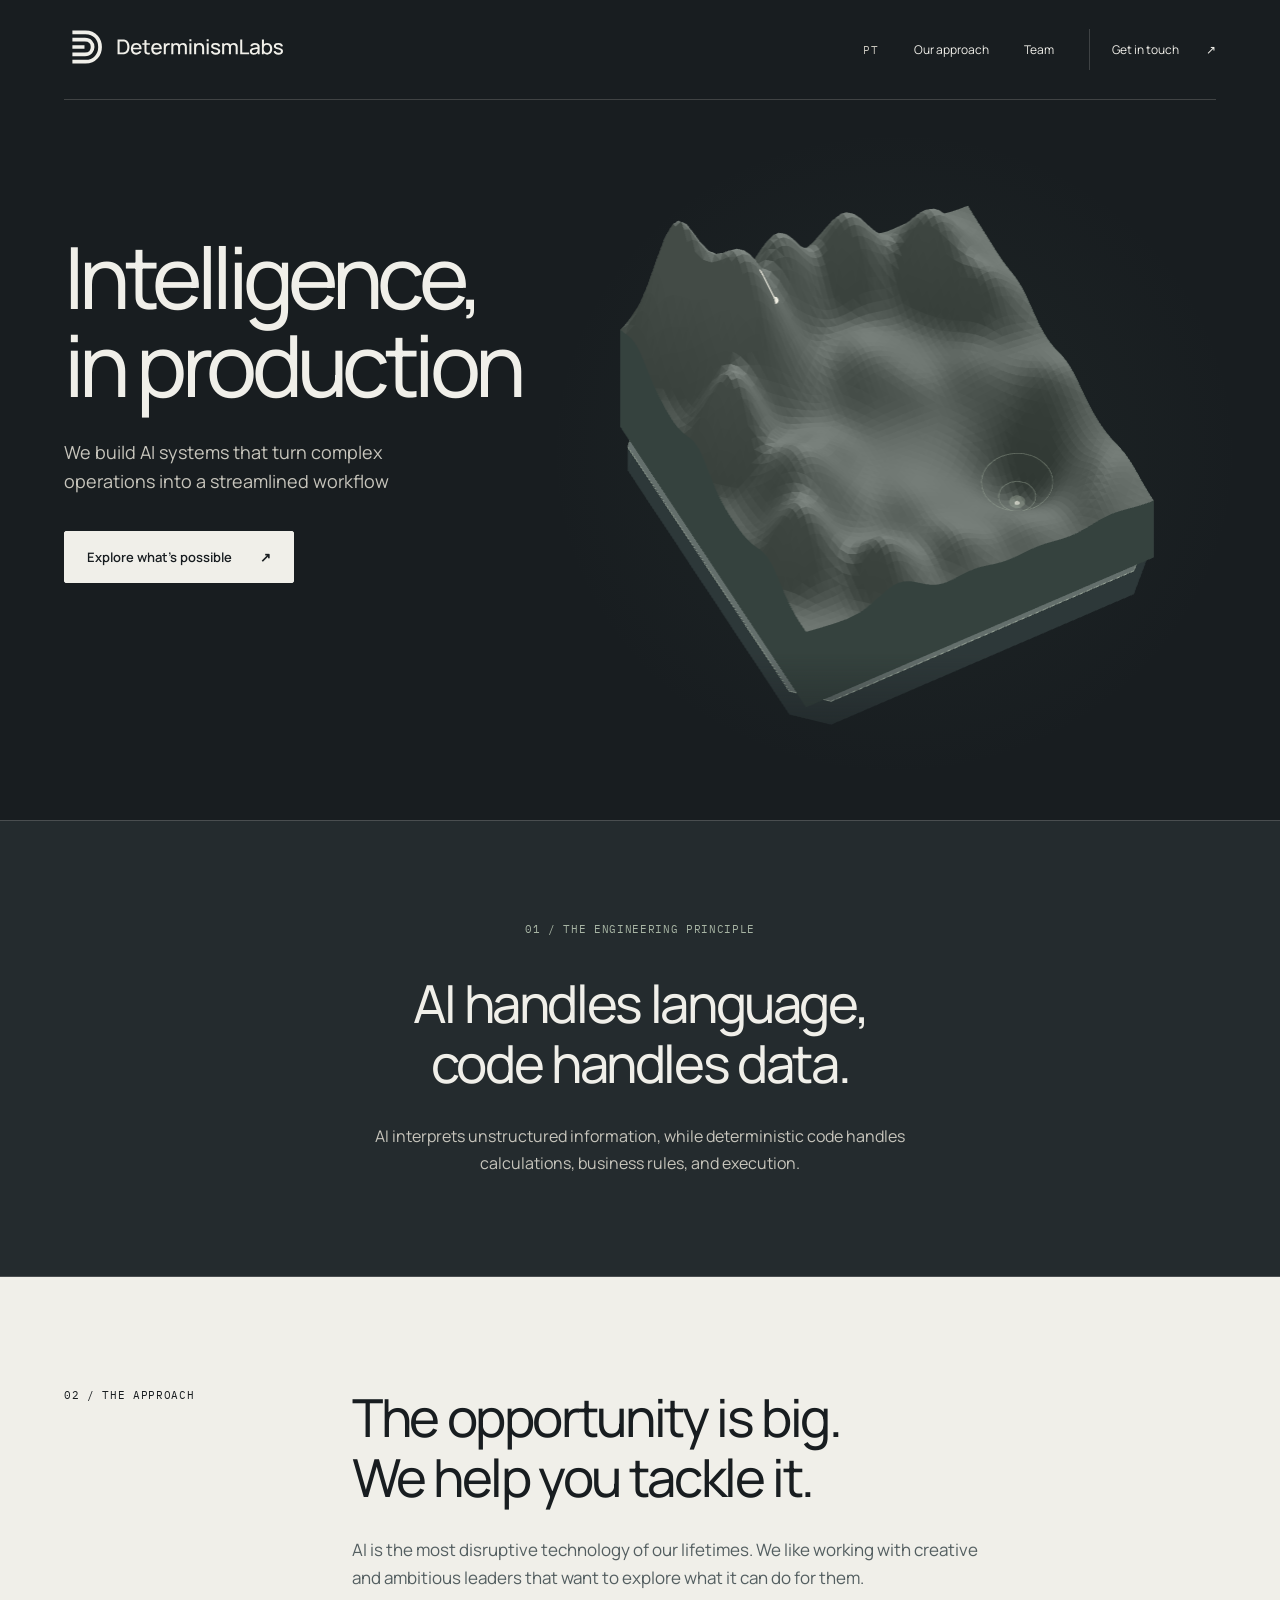
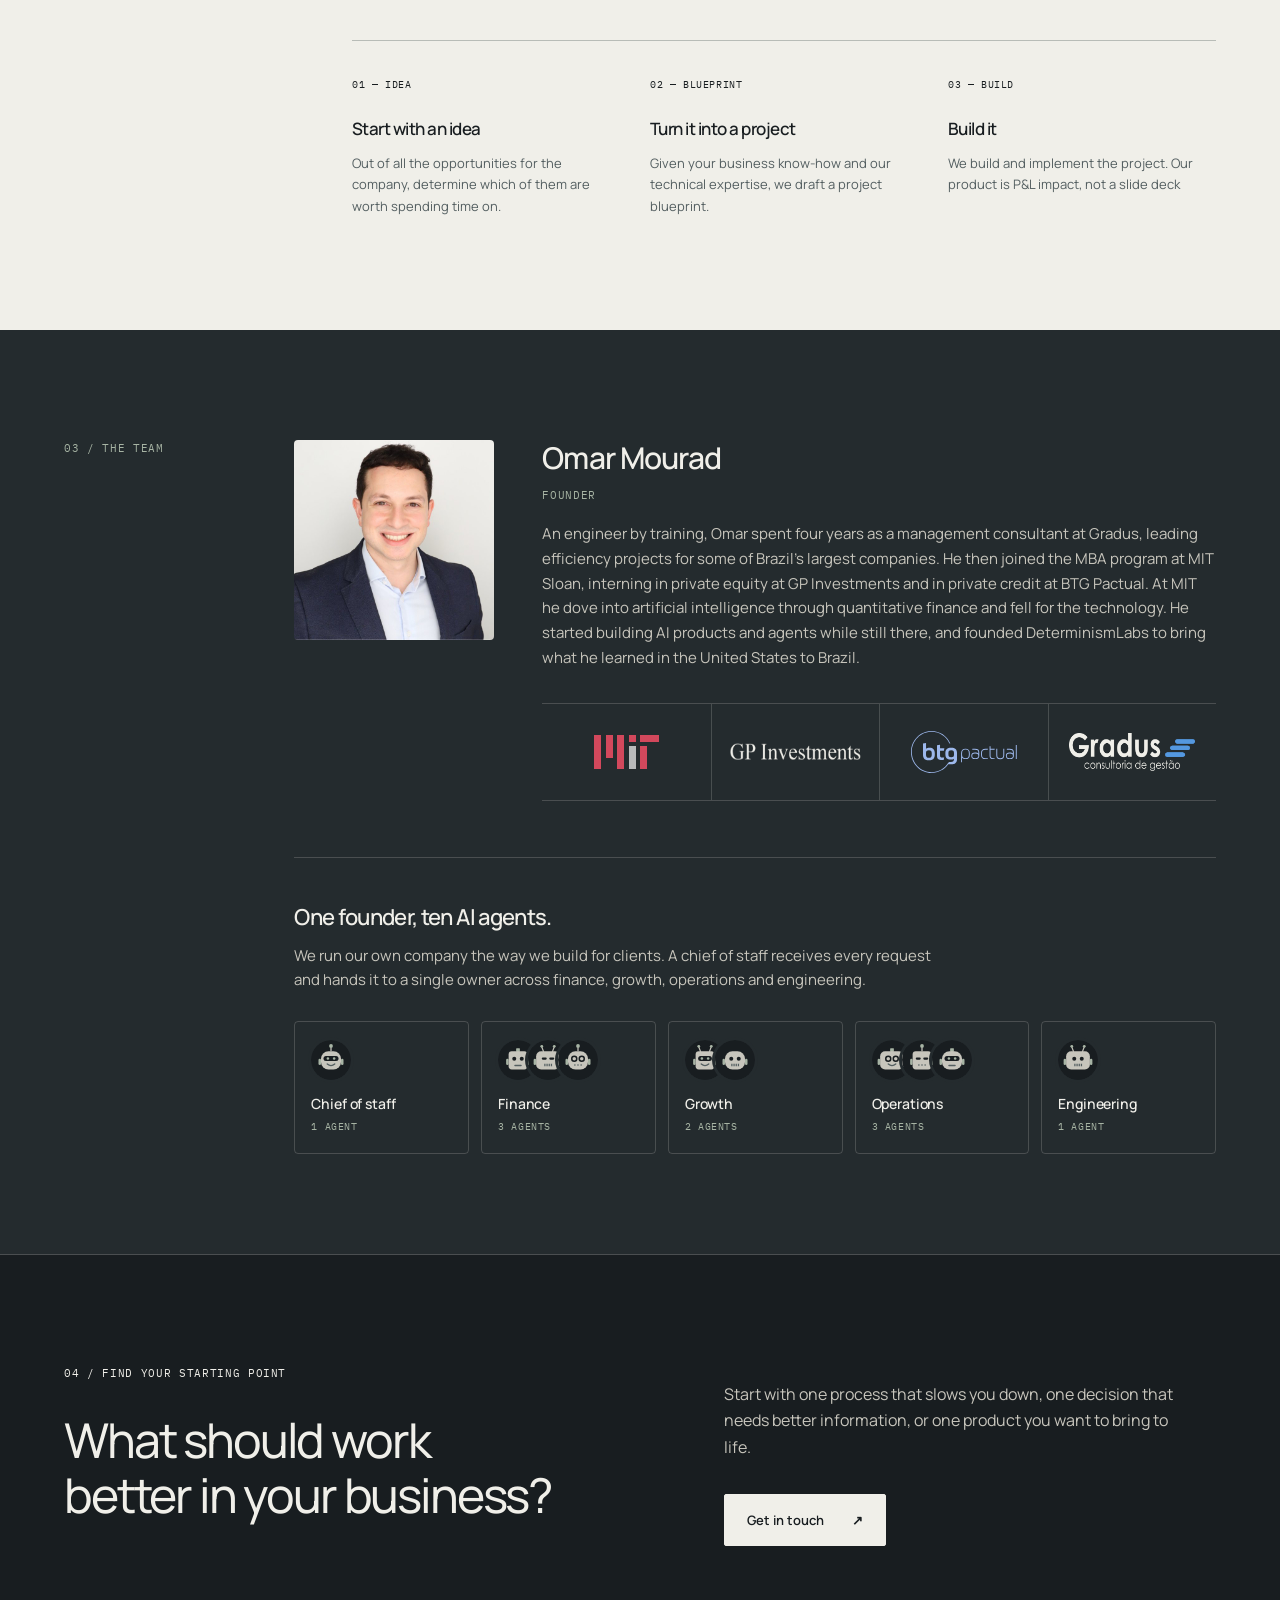
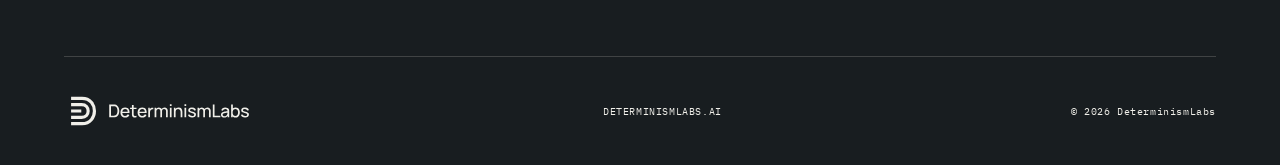
==== commit e861e22e: "Narrow team section, tint logos for dark background instead of light tiles Co-Authored-By: Claude Op" ====
--- a/index.html
+++ b/index.html
@@ -4,7 +4,7 @@
 <section class="principle" id="principle"><div class="eyebrow">01 / The engineering principle</div><h2>AI handles language,<br>code handles data.</h2><p>AI interprets unstructured information, while deterministic code handles calculations, business rules, and execution.</p></section>
 <section class="intro" id="approach"><div class="eyebrow">02 / The approach</div><div><h2>The opportunity is big.<br>We help you tackle it.</h2><p>AI is the most disruptive technology of our lifetimes. We like working with creative and ambitious leaders that want to explore what it can do for them.</p><div class="steps"><article><span class="mono">01 — IDEA</span><h3>Start with an idea</h3><p>Out of all the opportunities for the company, determine which of them are worth spending time on.</p></article><article><span class="mono">02 — BLUEPRINT</span><h3>Turn it into a project</h3><p>Given your business know-how and our technical expertise, we draft a project blueprint.</p></article><article><span class="mono">03 — BUILD</span><h3>Build it</h3><p>We build and implement the project. Our product is P&amp;L impact, not a slide deck</p></article></div></div></section>
 
-<section class="team" id="team"><div class="eyebrow">03 / The team</div><div class="founder"><img class="portrait" src="assets/team/omar-mourad.jpg" alt="Portrait of Omar Mourad" width="640" height="640" loading="lazy"><div class="bio"><h3>Omar Mourad</h3><span class="mono">Founder</span><p>An engineer by training, Omar spent four years as a management consultant at Gradus, leading efficiency projects for some of Brazil’s largest companies. He then joined the MBA program at MIT Sloan, interning in private equity at GP Investments and in private credit at BTG Pactual. At MIT he dove into artificial intelligence through quantitative finance and fell for the technology. He started building AI products and agents while still there, and founded DeterminismLabs to bring what he learned in the United States to Brazil.</p></div><ul class="logos" aria-label="Career"><li><img class="mit" src="assets/team/mit.svg" alt="MIT" loading="lazy"></li><li><img class="gp" src="assets/team/gp-investments.png" alt="GP Investments" loading="lazy"></li><li><img class="btg" src="assets/team/btg-pactual.svg" alt="BTG Pactual" loading="lazy"></li><li><img class="gradus" src="assets/team/gradus-color.png" alt="Gradus" loading="lazy"></li></ul></div><div class="agents"><div><h3>One founder, ten AI agents.</h3><p>We run our own company the way we build for clients. A chief of staff receives every request and hands it to a single owner across finance, growth, operations and engineering.</p></div><ul class="depts" aria-label="AI agents by department"><li><div class="bots"><svg viewBox="0 0 64 64" xmlns="http://www.w3.org/2000/svg" aria-hidden="true" focusable="false"><circle cx="32" cy="32" r="32" fill="#181D20"/><line x1="32" y1="18" x2="32" y2="11" stroke="#C7C5BC" stroke-width="2"/><circle cx="32" cy="9.5" r="3" fill="#A7B4A4"/><rect x="12" y="30" width="4" height="10" rx="2" fill="#A7B4A4"/><rect x="48" y="30" width="4" height="10" rx="2" fill="#A7B4A4"/><rect x="16" y="18" width="32" height="29" rx="12" fill="#C7C5BC"/><rect x="20" y="25.5" width="24" height="8" rx="4" fill="#181D20"/><circle cx="27" cy="29.5" r="2" fill="#A7B4A4"/><circle cx="37" cy="29.5" r="2" fill="#A7B4A4"/><path d="M26 38.5q6 5 12 0" fill="none" stroke="#535E60" stroke-width="2.2" stroke-linecap="round"/></svg></div><strong>Chief of staff</strong><span class="mono">1 agent</span></li><li><div class="bots"><svg viewBox="0 0 64 64" xmlns="http://www.w3.org/2000/svg" aria-hidden="true" focusable="false"><circle cx="32" cy="32" r="32" fill="#181D20"/><rect x="29" y="13" width="6" height="6" rx="1" fill="#A7B4A4"/><rect x="13" y="30" width="4" height="10" rx="2" fill="#A7B4A4"/><rect x="47" y="30" width="4" height="10" rx="2" fill="#A7B4A4"/><rect x="17" y="18" width="30" height="29" rx="5" fill="#C7C5BC"/><circle cx="26" cy="30" r="3.2" fill="#181D20"/><circle cx="38" cy="30" r="3.2" fill="#181D20"/><rect x="26" y="39.5" width="12" height="2.4" rx="1.2" fill="#535E60"/></svg><svg viewBox="0 0 64 64" xmlns="http://www.w3.org/2000/svg" aria-hidden="true" focusable="false"><circle cx="32" cy="32" r="32" fill="#181D20"/><line x1="25" y1="19" x2="22" y2="11" stroke="#C7C5BC" stroke-width="2"/><line x1="39" y1="19" x2="42" y2="11" stroke="#C7C5BC" stroke-width="2"/><circle cx="22" cy="10" r="2.2" fill="#A7B4A4"/><circle cx="42" cy="10" r="2.2" fill="#A7B4A4"/><rect x="9" y="30" width="4" height="10" rx="2" fill="#A7B4A4"/><rect x="51" y="30" width="4" height="10" rx="2" fill="#A7B4A4"/><rect x="13" y="18" width="38" height="29" rx="8" fill="#C7C5BC"/><rect x="22" y="28" width="8" height="3.5" rx="1.75" fill="#181D20"/><rect x="34" y="28" width="8" height="3.5" rx="1.75" fill="#181D20"/><rect x="26" y="38" width="2" height="4" fill="#535E60"/><rect x="29.5" y="38" width="2" height="4" fill="#535E60"/><rect x="33" y="38" width="2" height="4" fill="#535E60"/><rect x="36.5" y="38" width="2" height="4" fill="#535E60"/></svg><svg viewBox="0 0 64 64" xmlns="http://www.w3.org/2000/svg" aria-hidden="true" focusable="false"><circle cx="32" cy="32" r="32" fill="#181D20"/><line x1="32" y1="18" x2="32" y2="11" stroke="#C7C5BC" stroke-width="2"/><circle cx="32" cy="9.5" r="3" fill="#A7B4A4"/><rect x="12" y="30" width="4" height="10" rx="2" fill="#A7B4A4"/><rect x="48" y="30" width="4" height="10" rx="2" fill="#A7B4A4"/><rect x="16" y="18" width="32" height="29" rx="12" fill="#C7C5BC"/><circle cx="26" cy="30" r="4" fill="none" stroke="#181D20" stroke-width="2.4"/><circle cx="38" cy="30" r="4" fill="none" stroke="#181D20" stroke-width="2.4"/><circle cx="27" cy="40" r="1.3" fill="#535E60"/><circle cx="32" cy="40" r="1.3" fill="#535E60"/><circle cx="37" cy="40" r="1.3" fill="#535E60"/></svg></div><strong>Finance</strong><span class="mono">3 agents</span></li><li><div class="bots"><svg viewBox="0 0 64 64" xmlns="http://www.w3.org/2000/svg" aria-hidden="true" focusable="false"><circle cx="32" cy="32" r="32" fill="#181D20"/><line x1="25" y1="19" x2="22" y2="11" stroke="#C7C5BC" stroke-width="2"/><line x1="39" y1="19" x2="42" y2="11" stroke="#C7C5BC" stroke-width="2"/><circle cx="22" cy="10" r="2.2" fill="#A7B4A4"/><circle cx="42" cy="10" r="2.2" fill="#A7B4A4"/><rect x="13" y="30" width="4" height="10" rx="2" fill="#A7B4A4"/><rect x="47" y="30" width="4" height="10" rx="2" fill="#A7B4A4"/><rect x="17" y="18" width="30" height="29" rx="5" fill="#C7C5BC"/><rect x="21" y="25.5" width="22" height="8" rx="4" fill="#181D20"/><circle cx="27" cy="29.5" r="2" fill="#A7B4A4"/><circle cx="37" cy="29.5" r="2" fill="#A7B4A4"/><path d="M26 38.5q6 5 12 0" fill="none" stroke="#535E60" stroke-width="2.2" stroke-linecap="round"/></svg><svg viewBox="0 0 64 64" xmlns="http://www.w3.org/2000/svg" aria-hidden="true" focusable="false"><circle cx="32" cy="32" r="32" fill="#181D20"/><rect x="12" y="30" width="4" height="10" rx="2" fill="#A7B4A4"/><rect x="48" y="30" width="4" height="10" rx="2" fill="#A7B4A4"/><rect x="16" y="18" width="32" height="29" rx="12" fill="#C7C5BC"/><circle cx="26" cy="30" r="3.2" fill="#181D20"/><circle cx="38" cy="30" r="3.2" fill="#181D20"/><rect x="26" y="38" width="2" height="4" fill="#535E60"/><rect x="29.5" y="38" width="2" height="4" fill="#535E60"/><rect x="33" y="38" width="2" height="4" fill="#535E60"/><rect x="36.5" y="38" width="2" height="4" fill="#535E60"/></svg></div><strong>Growth</strong><span class="mono">2 agents</span></li><li><div class="bots"><svg viewBox="0 0 64 64" xmlns="http://www.w3.org/2000/svg" aria-hidden="true" focusable="false"><circle cx="32" cy="32" r="32" fill="#181D20"/><rect x="29" y="13" width="6" height="6" rx="1" fill="#A7B4A4"/><rect x="9" y="30" width="4" height="10" rx="2" fill="#A7B4A4"/><rect x="51" y="30" width="4" height="10" rx="2" fill="#A7B4A4"/><rect x="13" y="18" width="38" height="29" rx="8" fill="#C7C5BC"/><circle cx="26" cy="30" r="4" fill="none" stroke="#181D20" stroke-width="2.4"/><circle cx="38" cy="30" r="4" fill="none" stroke="#181D20" stroke-width="2.4"/><path d="M26 38.5q6 5 12 0" fill="none" stroke="#535E60" stroke-width="2.2" stroke-linecap="round"/></svg><svg viewBox="0 0 64 64" xmlns="http://www.w3.org/2000/svg" aria-hidden="true" focusable="false"><circle cx="32" cy="32" r="32" fill="#181D20"/><line x1="32" y1="18" x2="32" y2="11" stroke="#C7C5BC" stroke-width="2"/><circle cx="32" cy="9.5" r="3" fill="#A7B4A4"/><rect x="13" y="30" width="4" height="10" rx="2" fill="#A7B4A4"/><rect x="47" y="30" width="4" height="10" rx="2" fill="#A7B4A4"/><rect x="17" y="18" width="30" height="29" rx="5" fill="#C7C5BC"/><rect x="22" y="28" width="8" height="3.5" rx="1.75" fill="#181D20"/><rect x="34" y="28" width="8" height="3.5" rx="1.75" fill="#181D20"/><circle cx="27" cy="40" r="1.3" fill="#535E60"/><circle cx="32" cy="40" r="1.3" fill="#535E60"/><circle cx="37" cy="40" r="1.3" fill="#535E60"/></svg><svg viewBox="0 0 64 64" xmlns="http://www.w3.org/2000/svg" aria-hidden="true" focusable="false"><circle cx="32" cy="32" r="32" fill="#181D20"/><rect x="29" y="13" width="6" height="6" rx="1" fill="#A7B4A4"/><rect x="12" y="30" width="4" height="10" rx="2" fill="#A7B4A4"/><rect x="48" y="30" width="4" height="10" rx="2" fill="#A7B4A4"/><rect x="16" y="18" width="32" height="29" rx="12" fill="#C7C5BC"/><rect x="20" y="25.5" width="24" height="8" rx="4" fill="#181D20"/><circle cx="27" cy="29.5" r="2" fill="#A7B4A4"/><circle cx="37" cy="29.5" r="2" fill="#A7B4A4"/><rect x="26" y="39.5" width="12" height="2.4" rx="1.2" fill="#535E60"/></svg></div><strong>Operations</strong><span class="mono">3 agents</span></li><li><div class="bots"><svg viewBox="0 0 64 64" xmlns="http://www.w3.org/2000/svg" aria-hidden="true" focusable="false"><circle cx="32" cy="32" r="32" fill="#181D20"/><line x1="25" y1="19" x2="22" y2="11" stroke="#C7C5BC" stroke-width="2"/><line x1="39" y1="19" x2="42" y2="11" stroke="#C7C5BC" stroke-width="2"/><circle cx="22" cy="10" r="2.2" fill="#A7B4A4"/><circle cx="42" cy="10" r="2.2" fill="#A7B4A4"/><rect x="9" y="30" width="4" height="10" rx="2" fill="#A7B4A4"/><rect x="51" y="30" width="4" height="10" rx="2" fill="#A7B4A4"/><rect x="13" y="18" width="38" height="29" rx="8" fill="#C7C5BC"/><circle cx="26" cy="30" r="3.2" fill="#181D20"/><circle cx="38" cy="30" r="3.2" fill="#181D20"/><rect x="26" y="38" width="2" height="4" fill="#535E60"/><rect x="29.5" y="38" width="2" height="4" fill="#535E60"/><rect x="33" y="38" width="2" height="4" fill="#535E60"/><rect x="36.5" y="38" width="2" height="4" fill="#535E60"/></svg></div><strong>Engineering</strong><span class="mono">1 agent</span></li></ul></div></section>
+<section class="team" id="team"><div class="eyebrow">03 / The team</div><div class="team-body"><div class="founder"><img class="portrait" src="assets/team/omar-mourad.jpg" alt="Portrait of Omar Mourad" width="640" height="640" loading="lazy"><div class="bio"><h3>Omar Mourad</h3><span class="mono">Founder</span><p>An engineer by training, Omar spent four years as a management consultant at Gradus, leading efficiency projects for some of Brazil’s largest companies. He then joined the MBA program at MIT Sloan, interning in private equity at GP Investments and in private credit at BTG Pactual. At MIT he dove into artificial intelligence through quantitative finance and fell for the technology. He started building AI products and agents while still there, and founded DeterminismLabs to bring what he learned in the United States to Brazil.</p><ul class="logos" aria-label="Career"><li><img class="mit" src="assets/team/mit-on-dark.svg" alt="MIT" loading="lazy"></li><li><img class="gp" src="assets/team/gp-investments-on-dark.png" alt="GP Investments" loading="lazy"></li><li><img class="btg" src="assets/team/btg-pactual-on-dark.svg" alt="BTG Pactual" loading="lazy"></li><li><img class="gradus" src="assets/team/gradus-on-dark.png" alt="Gradus" loading="lazy"></li></ul></div></div><div class="agents"><div><h3>One founder, ten AI agents.</h3><p>We run our own company the way we build for clients. A chief of staff receives every request and hands it to a single owner across finance, growth, operations and engineering.</p></div><ul class="depts" aria-label="AI agents by department"><li><div class="bots"><svg viewBox="0 0 64 64" xmlns="http://www.w3.org/2000/svg" aria-hidden="true" focusable="false"><circle cx="32" cy="32" r="32" fill="#181D20"/><line x1="32" y1="18" x2="32" y2="11" stroke="#C7C5BC" stroke-width="2"/><circle cx="32" cy="9.5" r="3" fill="#A7B4A4"/><rect x="12" y="30" width="4" height="10" rx="2" fill="#A7B4A4"/><rect x="48" y="30" width="4" height="10" rx="2" fill="#A7B4A4"/><rect x="16" y="18" width="32" height="29" rx="12" fill="#C7C5BC"/><rect x="20" y="25.5" width="24" height="8" rx="4" fill="#181D20"/><circle cx="27" cy="29.5" r="2" fill="#A7B4A4"/><circle cx="37" cy="29.5" r="2" fill="#A7B4A4"/><path d="M26 38.5q6 5 12 0" fill="none" stroke="#535E60" stroke-width="2.2" stroke-linecap="round"/></svg></div><strong>Chief of staff</strong><span class="mono">1 agent</span></li><li><div class="bots"><svg viewBox="0 0 64 64" xmlns="http://www.w3.org/2000/svg" aria-hidden="true" focusable="false"><circle cx="32" cy="32" r="32" fill="#181D20"/><rect x="29" y="13" width="6" height="6" rx="1" fill="#A7B4A4"/><rect x="13" y="30" width="4" height="10" rx="2" fill="#A7B4A4"/><rect x="47" y="30" width="4" height="10" rx="2" fill="#A7B4A4"/><rect x="17" y="18" width="30" height="29" rx="5" fill="#C7C5BC"/><circle cx="26" cy="30" r="3.2" fill="#181D20"/><circle cx="38" cy="30" r="3.2" fill="#181D20"/><rect x="26" y="39.5" width="12" height="2.4" rx="1.2" fill="#535E60"/></svg><svg viewBox="0 0 64 64" xmlns="http://www.w3.org/2000/svg" aria-hidden="true" focusable="false"><circle cx="32" cy="32" r="32" fill="#181D20"/><line x1="25" y1="19" x2="22" y2="11" stroke="#C7C5BC" stroke-width="2"/><line x1="39" y1="19" x2="42" y2="11" stroke="#C7C5BC" stroke-width="2"/><circle cx="22" cy="10" r="2.2" fill="#A7B4A4"/><circle cx="42" cy="10" r="2.2" fill="#A7B4A4"/><rect x="9" y="30" width="4" height="10" rx="2" fill="#A7B4A4"/><rect x="51" y="30" width="4" height="10" rx="2" fill="#A7B4A4"/><rect x="13" y="18" width="38" height="29" rx="8" fill="#C7C5BC"/><rect x="22" y="28" width="8" height="3.5" rx="1.75" fill="#181D20"/><rect x="34" y="28" width="8" height="3.5" rx="1.75" fill="#181D20"/><rect x="26" y="38" width="2" height="4" fill="#535E60"/><rect x="29.5" y="38" width="2" height="4" fill="#535E60"/><rect x="33" y="38" width="2" height="4" fill="#535E60"/><rect x="36.5" y="38" width="2" height="4" fill="#535E60"/></svg><svg viewBox="0 0 64 64" xmlns="http://www.w3.org/2000/svg" aria-hidden="true" focusable="false"><circle cx="32" cy="32" r="32" fill="#181D20"/><line x1="32" y1="18" x2="32" y2="11" stroke="#C7C5BC" stroke-width="2"/><circle cx="32" cy="9.5" r="3" fill="#A7B4A4"/><rect x="12" y="30" width="4" height="10" rx="2" fill="#A7B4A4"/><rect x="48" y="30" width="4" height="10" rx="2" fill="#A7B4A4"/><rect x="16" y="18" width="32" height="29" rx="12" fill="#C7C5BC"/><circle cx="26" cy="30" r="4" fill="none" stroke="#181D20" stroke-width="2.4"/><circle cx="38" cy="30" r="4" fill="none" stroke="#181D20" stroke-width="2.4"/><circle cx="27" cy="40" r="1.3" fill="#535E60"/><circle cx="32" cy="40" r="1.3" fill="#535E60"/><circle cx="37" cy="40" r="1.3" fill="#535E60"/></svg></div><strong>Finance</strong><span class="mono">3 agents</span></li><li><div class="bots"><svg viewBox="0 0 64 64" xmlns="http://www.w3.org/2000/svg" aria-hidden="true" focusable="false"><circle cx="32" cy="32" r="32" fill="#181D20"/><line x1="25" y1="19" x2="22" y2="11" stroke="#C7C5BC" stroke-width="2"/><line x1="39" y1="19" x2="42" y2="11" stroke="#C7C5BC" stroke-width="2"/><circle cx="22" cy="10" r="2.2" fill="#A7B4A4"/><circle cx="42" cy="10" r="2.2" fill="#A7B4A4"/><rect x="13" y="30" width="4" height="10" rx="2" fill="#A7B4A4"/><rect x="47" y="30" width="4" height="10" rx="2" fill="#A7B4A4"/><rect x="17" y="18" width="30" height="29" rx="5" fill="#C7C5BC"/><rect x="21" y="25.5" width="22" height="8" rx="4" fill="#181D20"/><circle cx="27" cy="29.5" r="2" fill="#A7B4A4"/><circle cx="37" cy="29.5" r="2" fill="#A7B4A4"/><path d="M26 38.5q6 5 12 0" fill="none" stroke="#535E60" stroke-width="2.2" stroke-linecap="round"/></svg><svg viewBox="0 0 64 64" xmlns="http://www.w3.org/2000/svg" aria-hidden="true" focusable="false"><circle cx="32" cy="32" r="32" fill="#181D20"/><rect x="12" y="30" width="4" height="10" rx="2" fill="#A7B4A4"/><rect x="48" y="30" width="4" height="10" rx="2" fill="#A7B4A4"/><rect x="16" y="18" width="32" height="29" rx="12" fill="#C7C5BC"/><circle cx="26" cy="30" r="3.2" fill="#181D20"/><circle cx="38" cy="30" r="3.2" fill="#181D20"/><rect x="26" y="38" width="2" height="4" fill="#535E60"/><rect x="29.5" y="38" width="2" height="4" fill="#535E60"/><rect x="33" y="38" width="2" height="4" fill="#535E60"/><rect x="36.5" y="38" width="2" height="4" fill="#535E60"/></svg></div><strong>Growth</strong><span class="mono">2 agents</span></li><li><div class="bots"><svg viewBox="0 0 64 64" xmlns="http://www.w3.org/2000/svg" aria-hidden="true" focusable="false"><circle cx="32" cy="32" r="32" fill="#181D20"/><rect x="29" y="13" width="6" height="6" rx="1" fill="#A7B4A4"/><rect x="9" y="30" width="4" height="10" rx="2" fill="#A7B4A4"/><rect x="51" y="30" width="4" height="10" rx="2" fill="#A7B4A4"/><rect x="13" y="18" width="38" height="29" rx="8" fill="#C7C5BC"/><circle cx="26" cy="30" r="4" fill="none" stroke="#181D20" stroke-width="2.4"/><circle cx="38" cy="30" r="4" fill="none" stroke="#181D20" stroke-width="2.4"/><path d="M26 38.5q6 5 12 0" fill="none" stroke="#535E60" stroke-width="2.2" stroke-linecap="round"/></svg><svg viewBox="0 0 64 64" xmlns="http://www.w3.org/2000/svg" aria-hidden="true" focusable="false"><circle cx="32" cy="32" r="32" fill="#181D20"/><line x1="32" y1="18" x2="32" y2="11" stroke="#C7C5BC" stroke-width="2"/><circle cx="32" cy="9.5" r="3" fill="#A7B4A4"/><rect x="13" y="30" width="4" height="10" rx="2" fill="#A7B4A4"/><rect x="47" y="30" width="4" height="10" rx="2" fill="#A7B4A4"/><rect x="17" y="18" width="30" height="29" rx="5" fill="#C7C5BC"/><rect x="22" y="28" width="8" height="3.5" rx="1.75" fill="#181D20"/><rect x="34" y="28" width="8" height="3.5" rx="1.75" fill="#181D20"/><circle cx="27" cy="40" r="1.3" fill="#535E60"/><circle cx="32" cy="40" r="1.3" fill="#535E60"/><circle cx="37" cy="40" r="1.3" fill="#535E60"/></svg><svg viewBox="0 0 64 64" xmlns="http://www.w3.org/2000/svg" aria-hidden="true" focusable="false"><circle cx="32" cy="32" r="32" fill="#181D20"/><rect x="29" y="13" width="6" height="6" rx="1" fill="#A7B4A4"/><rect x="12" y="30" width="4" height="10" rx="2" fill="#A7B4A4"/><rect x="48" y="30" width="4" height="10" rx="2" fill="#A7B4A4"/><rect x="16" y="18" width="32" height="29" rx="12" fill="#C7C5BC"/><rect x="20" y="25.5" width="24" height="8" rx="4" fill="#181D20"/><circle cx="27" cy="29.5" r="2" fill="#A7B4A4"/><circle cx="37" cy="29.5" r="2" fill="#A7B4A4"/><rect x="26" y="39.5" width="12" height="2.4" rx="1.2" fill="#535E60"/></svg></div><strong>Operations</strong><span class="mono">3 agents</span></li><li><div class="bots"><svg viewBox="0 0 64 64" xmlns="http://www.w3.org/2000/svg" aria-hidden="true" focusable="false"><circle cx="32" cy="32" r="32" fill="#181D20"/><line x1="25" y1="19" x2="22" y2="11" stroke="#C7C5BC" stroke-width="2"/><line x1="39" y1="19" x2="42" y2="11" stroke="#C7C5BC" stroke-width="2"/><circle cx="22" cy="10" r="2.2" fill="#A7B4A4"/><circle cx="42" cy="10" r="2.2" fill="#A7B4A4"/><rect x="9" y="30" width="4" height="10" rx="2" fill="#A7B4A4"/><rect x="51" y="30" width="4" height="10" rx="2" fill="#A7B4A4"/><rect x="13" y="18" width="38" height="29" rx="8" fill="#C7C5BC"/><circle cx="26" cy="30" r="3.2" fill="#181D20"/><circle cx="38" cy="30" r="3.2" fill="#181D20"/><rect x="26" y="38" width="2" height="4" fill="#535E60"/><rect x="29.5" y="38" width="2" height="4" fill="#535E60"/><rect x="33" y="38" width="2" height="4" fill="#535E60"/><rect x="36.5" y="38" width="2" height="4" fill="#535E60"/></svg></div><strong>Engineering</strong><span class="mono">1 agent</span></li></ul></div></div></section>
 <section class="opportunity" id="opportunity"><div><div class="eyebrow">04 / Find your starting point</div><h2>What should work<br>better in your business?</h2></div><div><p>Start with one process that slows you down, one decision that needs better information, or one product you want to bring to life.</p><a class="button" href="mailto:contact@determinismlabs.ai" data-contact-open>Get in touch <span>↗</span></a></div></section></main>
 <dialog id="contact" class="contact" aria-labelledby="contact-title"><div class="contact-inner"><div class="contact-head"><div><span class="eyebrow">Get in touch</span><h2 id="contact-title">Tell us what should<br>work better.</h2></div><button type="button" class="contact-close" data-contact-close aria-label="Close">×</button></div><p>Describe the process, decision or product you have in mind. We reply from contact@determinismlabs.ai within two business days.</p><form action="https://api.web3forms.com/submit" method="POST" novalidate data-sending="Sending…" data-error="Something went wrong. Please email us directly at contact@determinismlabs.ai."><input type="hidden" name="access_key" value="a11fddf4-00a5-453a-812e-54a4db5dd188"><input type="hidden" name="subject" value="New message from determinismlabs.ai"><input type="hidden" name="from_name" value="DeterminismLabs website"><input type="hidden" name="language" value="en"><input class="hp" type="text" name="botcheck" tabindex="-1" autocomplete="off" aria-hidden="true"><div class="row"><label><span class="mono">Name</span><input type="text" name="name" required autocomplete="name" placeholder="Your name"></label><label><span class="mono">Email</span><input type="email" name="email" required autocomplete="email" placeholder="you@company.com"></label></div><label><span class="mono">Company</span><input type="text" name="company" required autocomplete="organization" placeholder="Company"></label><label><span class="mono">Message</span><textarea name="message" required placeholder="What should work better in your business?"></textarea></label><p class="contact-status" role="status" aria-live="polite"></p><div class="contact-actions"><button type="submit" class="button">Send message <span>↗</span></button><span class="contact-alt">or email <a href="mailto:contact@determinismlabs.ai">contact@determinismlabs.ai</a></span></div></form><div class="contact-done"><p>Thank you. Your message is on its way to contact@determinismlabs.ai and we will reply within two business days.</p><button type="button" class="button" data-contact-close>Close <span>↗</span></button></div></div></dialog>
 <footer><img src="assets/logos/wordmark-chalk.svg" alt="DeterminismLabs" class="logo"><div class="mono">DETERMINISMLABS.AI</div><span class="mono">© 2026 DeterminismLabs</span></footer><script src="assets/motion-timeline.js"></script><script src="assets/motion-process.js"></script><script src="assets/motion-renderer.js"></script><script src="assets/motion.js"></script><script src="assets/contact.js"></script></body></html>
--- a/assets/concept.css
+++ b/assets/concept.css
@@ -5,7 +5,7 @@
 
 .nav .lang{font-family:"IBM Plex Mono",monospace;font-size:11px;letter-spacing:.08em;color:var(--stone);padding:6px 0}.nav .lang:hover{color:var(--chalk)}
 
-.team{padding:90px 5%;background:var(--carbon);border-bottom:1px solid var(--line)}.team>.eyebrow{color:var(--sage);margin-bottom:44px}.founder{display:grid;grid-template-columns:220px minmax(0,1fr) 380px;gap:56px;align-items:center}.portrait{width:100%;height:auto;aspect-ratio:1;object-fit:cover;border-radius:4px;display:block}.bio h3{font-size:30px;font-weight:550;letter-spacing:-.03em;margin:0 0 6px;line-height:1.2}.bio .mono{color:var(--sage);text-transform:uppercase}.bio p{color:var(--stone);font-size:15px;margin:18px 0 0}.logos{display:grid;grid-template-columns:repeat(2,1fr);gap:12px;list-style:none;margin:0;padding:0}.logos li{background:var(--chalk);border-radius:4px;height:108px;display:flex;align-items:center;justify-content:center;padding:0 20px}.logos img{display:block;width:auto;max-width:100%}.logos .mit{height:40px}.logos .gp{height:20px}.logos .btg{height:46px}.logos .gradus{height:44px}
-.agents{margin-top:56px;padding-top:44px;border-top:1px solid var(--line);display:grid;grid-template-columns:minmax(0,1fr) minmax(0,2fr);gap:56px;align-items:center}.agents h3{font-size:22px;font-weight:550;letter-spacing:-.03em;margin:0}.agents p{color:var(--stone);font-size:15px;margin:12px 0 0}.depts{display:grid;grid-template-columns:repeat(5,minmax(0,1fr));gap:12px;list-style:none;margin:0;padding:0}.depts li{border:1px solid var(--line);border-radius:4px;padding:18px 16px}.bots{display:flex;margin-bottom:14px}.bots svg{width:42px;height:42px;flex:none;border-radius:50%;box-shadow:0 0 0 3px var(--carbon)}.bots svg+svg{margin-left:-10px}.depts strong{display:block;font-size:14px;font-weight:550;letter-spacing:-.01em}.depts .mono{color:var(--sage);font-size:10px;text-transform:uppercase}
-@media(max-width:1180px){.agents{grid-template-columns:1fr;gap:28px}.founder{grid-template-columns:200px minmax(0,1fr);gap:28px 40px}.logos{grid-column:1/-1;grid-template-columns:repeat(4,1fr)}.logos li{height:96px}}
-@media(max-width:600px){.team{padding:65px 6%}.team>.eyebrow{margin-bottom:32px}.founder{grid-template-columns:1fr}.portrait{width:180px}.logos{grid-template-columns:repeat(2,1fr)}.logos li{height:88px}.agents{margin-top:44px;padding-top:36px}.depts{grid-template-columns:repeat(2,minmax(0,1fr))}.depts li:first-child{grid-column:1/-1;display:grid;grid-template-columns:auto 1fr;column-gap:16px;align-items:center}.depts li:first-child .bots{grid-row:span 2;margin:0}.logos .mit{height:34px}.logos .gp{height:16px}.logos .btg{height:38px}.logos .gradus{height:36px}}
+.team{padding:110px 5% 100px;background:var(--carbon);border-bottom:1px solid var(--line);display:grid;grid-template-columns:20% 80%}.team>.eyebrow{color:var(--sage)}.team-body{max-width:1108px}.founder{display:grid;grid-template-columns:200px minmax(0,1fr);gap:48px;align-items:start}.portrait{width:100%;height:auto;aspect-ratio:1;object-fit:cover;border-radius:4px;display:block}.bio{max-width:860px}.bio h3{font-size:30px;font-weight:550;letter-spacing:-.03em;margin:0 0 6px;line-height:1.2}.bio .mono{color:var(--sage);text-transform:uppercase}.bio p{color:var(--stone);font-size:15px;margin:18px 0 0}.logos{display:grid;grid-template-columns:repeat(4,minmax(0,1fr));list-style:none;margin:32px 0 0;padding:0;border-top:1px solid var(--line);border-bottom:1px solid var(--line)}.logos li{height:96px;display:flex;align-items:center;justify-content:center;padding:0 18px}.logos li+li{border-left:1px solid var(--line)}.logos img{display:block;width:auto;max-width:100%}.logos .mit{height:34px}.logos .gp{height:17px}.logos .btg{height:42px}.logos .gradus{height:38px}.agents{margin-top:56px;padding-top:44px;border-top:1px solid var(--line)}.agents h3{font-size:22px;font-weight:550;letter-spacing:-.03em;margin:0}.agents p{color:var(--stone);font-size:15px;max-width:640px;margin:12px 0 28px}.depts{display:grid;grid-template-columns:repeat(5,minmax(0,1fr));gap:12px;list-style:none;margin:0;padding:0;max-width:1108px}.depts li{border:1px solid var(--line);border-radius:4px;padding:18px 16px}.bots{display:flex;margin-bottom:14px}.bots svg{width:40px;height:40px;flex:none;border-radius:50%;box-shadow:0 0 0 3px var(--carbon)}.bots svg+svg{margin-left:-10px}.depts strong{display:block;font-size:14px;font-weight:550;letter-spacing:-.01em}.depts .mono{color:var(--sage);font-size:10px;text-transform:uppercase}
+@media(max-width:1100px){.depts{grid-template-columns:repeat(3,minmax(0,1fr))}}
+@media(max-width:900px){.team{grid-template-columns:1fr;gap:35px}.founder{grid-template-columns:160px minmax(0,1fr);gap:32px}}
+@media(max-width:600px){.team{padding:65px 6%}.founder{grid-template-columns:1fr;gap:24px}.portrait{width:180px}.logos{grid-template-columns:repeat(2,minmax(0,1fr))}.logos li{height:84px}.logos li:nth-child(3){border-left:0}.logos li:nth-child(n+3){border-top:1px solid var(--line)}.logos .gp{height:14px}.logos .mit{height:30px}.logos .btg,.logos .gradus{height:32px}.agents{margin-top:44px;padding-top:36px}.depts{grid-template-columns:repeat(2,minmax(0,1fr))}.depts li:first-child{grid-column:1/-1;display:grid;grid-template-columns:auto 1fr;column-gap:16px;align-items:center}.depts li:first-child .bots{grid-row:span 2;margin:0}}
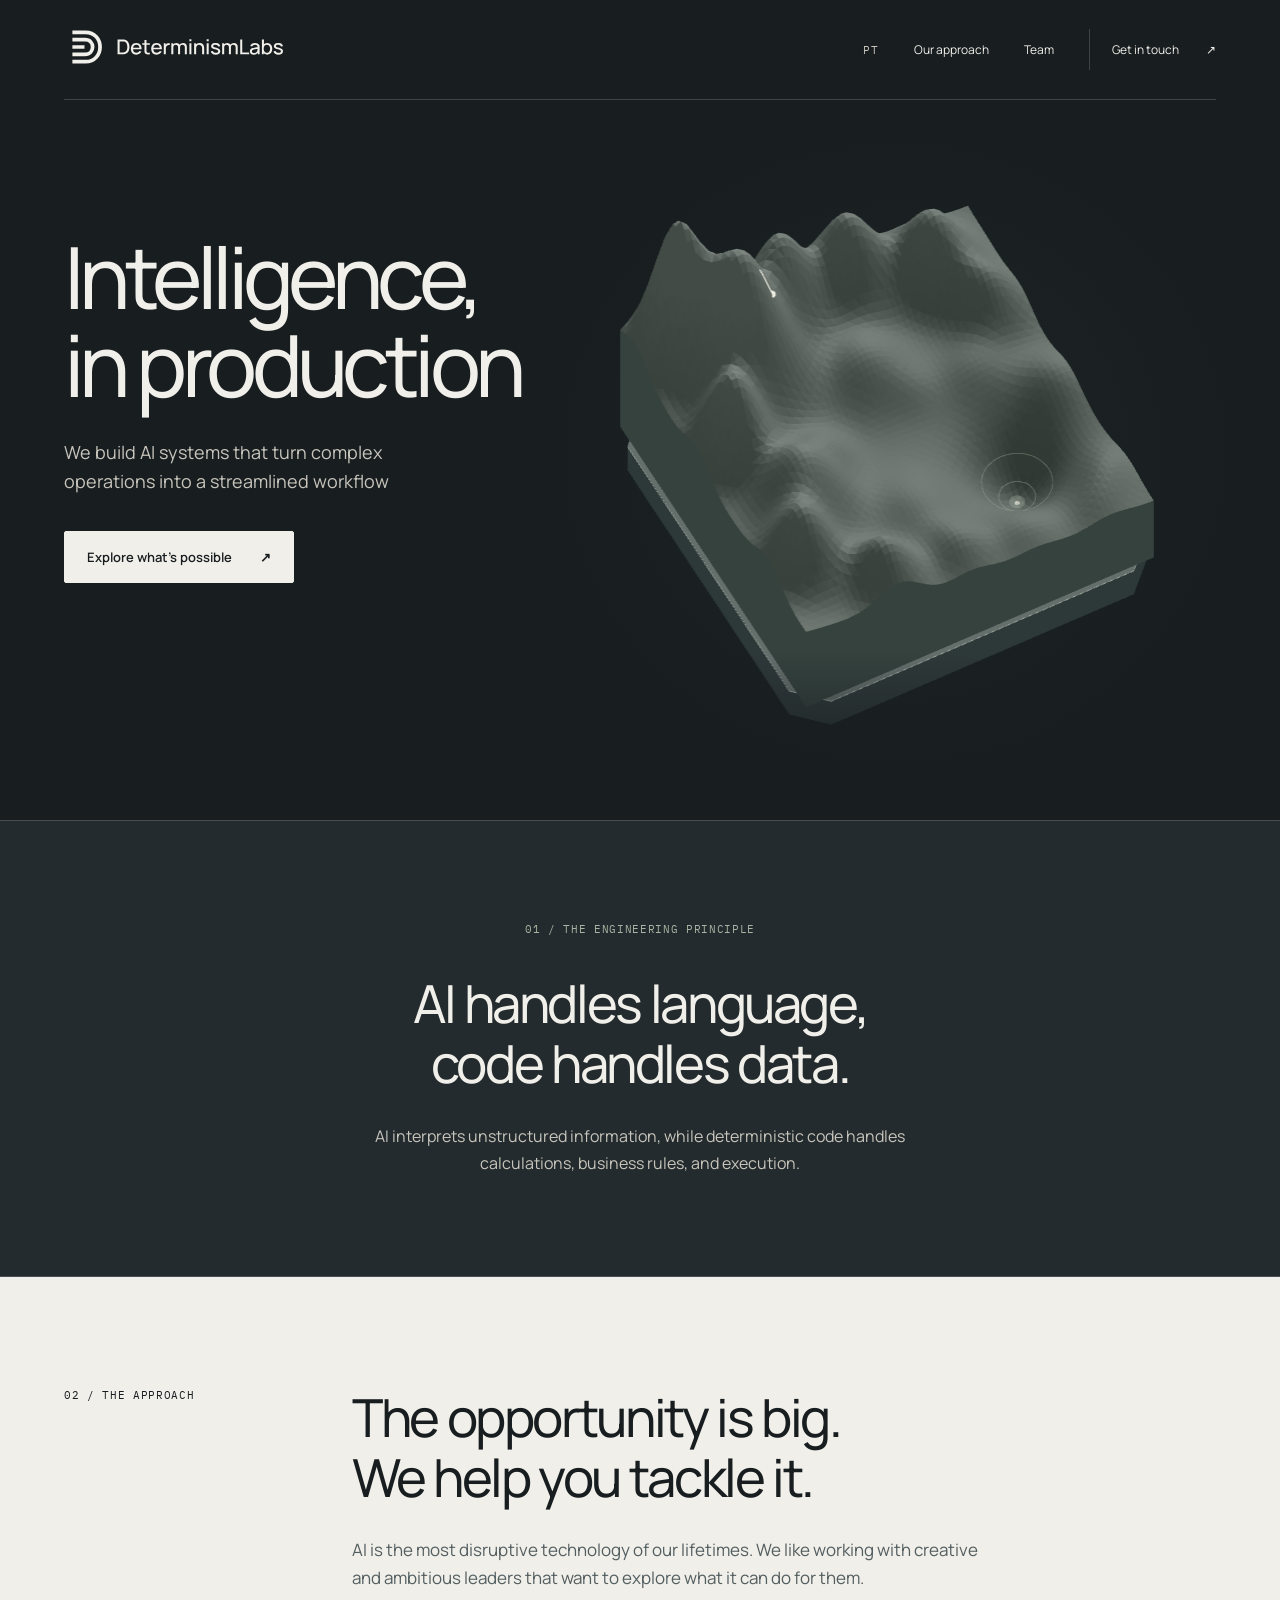
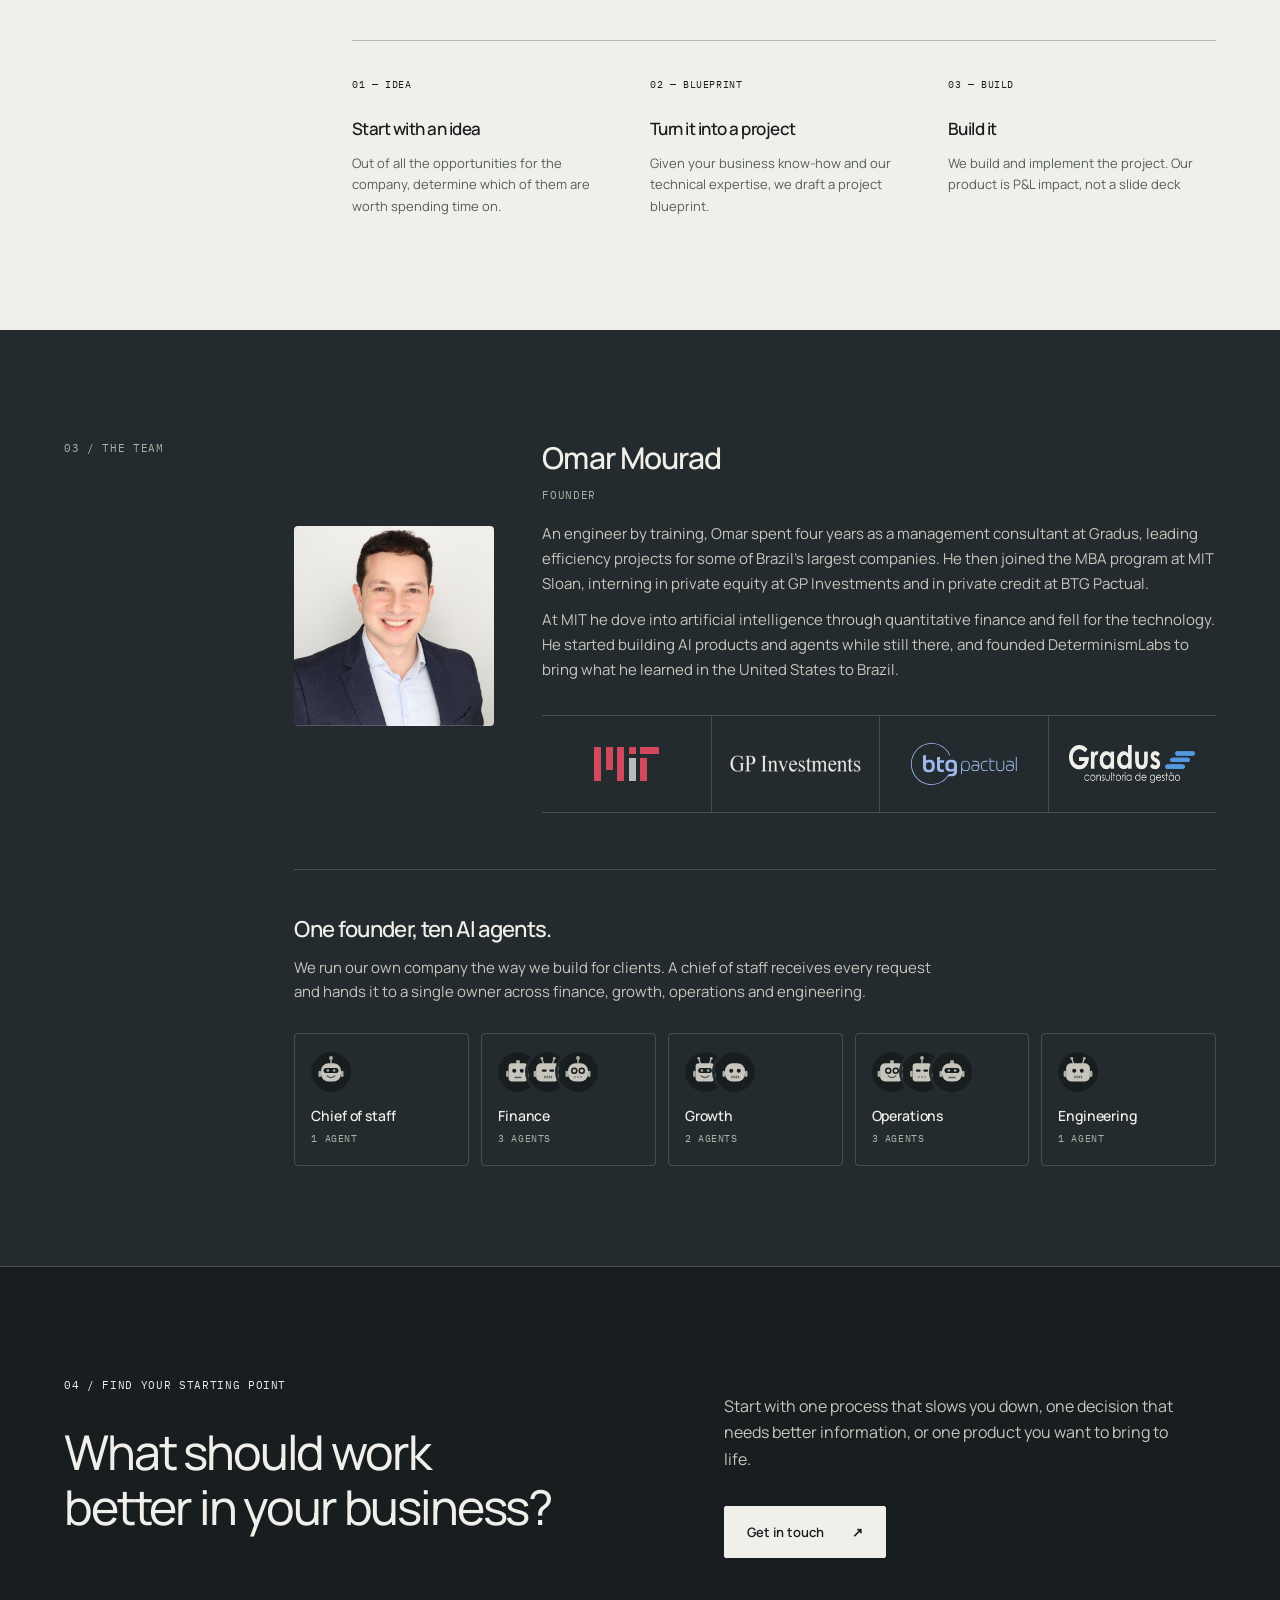
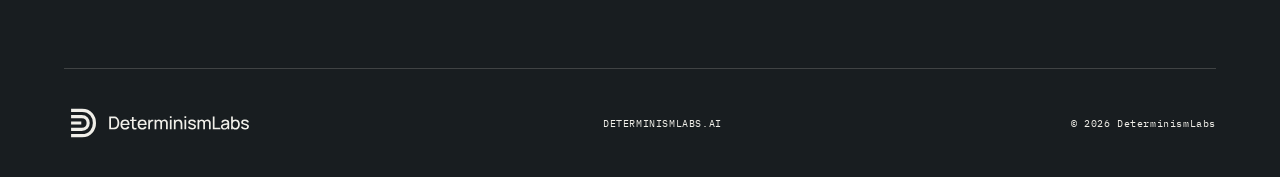
==== commit 9457053e: "Split founder bio into two paragraphs before the MIT sentence Co-Authored-By: Claude Opus 5.5 <norep" ====
--- a/index.html
+++ b/index.html
@@ -4,7 +4,7 @@
 <section class="principle" id="principle"><div class="eyebrow">01 / The engineering principle</div><h2>AI handles language,<br>code handles data.</h2><p>AI interprets unstructured information, while deterministic code handles calculations, business rules, and execution.</p></section>
 <section class="intro" id="approach"><div class="eyebrow">02 / The approach</div><div><h2>The opportunity is big.<br>We help you tackle it.</h2><p>AI is the most disruptive technology of our lifetimes. We like working with creative and ambitious leaders that want to explore what it can do for them.</p><div class="steps"><article><span class="mono">01 — IDEA</span><h3>Start with an idea</h3><p>Out of all the opportunities for the company, determine which of them are worth spending time on.</p></article><article><span class="mono">02 — BLUEPRINT</span><h3>Turn it into a project</h3><p>Given your business know-how and our technical expertise, we draft a project blueprint.</p></article><article><span class="mono">03 — BUILD</span><h3>Build it</h3><p>We build and implement the project. Our product is P&amp;L impact, not a slide deck</p></article></div></div></section>
 
-<section class="team" id="team"><div class="eyebrow">03 / The team</div><div class="team-body"><div class="founder"><img class="portrait" src="assets/team/omar-mourad.jpg" alt="Portrait of Omar Mourad" width="640" height="640" loading="lazy"><div class="bio"><h3>Omar Mourad</h3><span class="mono">Founder</span><p>An engineer by training, Omar spent four years as a management consultant at Gradus, leading efficiency projects for some of Brazil’s largest companies. He then joined the MBA program at MIT Sloan, interning in private equity at GP Investments and in private credit at BTG Pactual. At MIT he dove into artificial intelligence through quantitative finance and fell for the technology. He started building AI products and agents while still there, and founded DeterminismLabs to bring what he learned in the United States to Brazil.</p><ul class="logos" aria-label="Career"><li><img class="mit" src="assets/team/mit-on-dark.svg" alt="MIT" loading="lazy"></li><li><img class="gp" src="assets/team/gp-investments-on-dark.png" alt="GP Investments" loading="lazy"></li><li><img class="btg" src="assets/team/btg-pactual-on-dark.svg" alt="BTG Pactual" loading="lazy"></li><li><img class="gradus" src="assets/team/gradus-on-dark.png" alt="Gradus" loading="lazy"></li></ul></div></div><div class="agents"><div><h3>One founder, ten AI agents.</h3><p>We run our own company the way we build for clients. A chief of staff receives every request and hands it to a single owner across finance, growth, operations and engineering.</p></div><ul class="depts" aria-label="AI agents by department"><li><div class="bots"><svg viewBox="0 0 64 64" xmlns="http://www.w3.org/2000/svg" aria-hidden="true" focusable="false"><circle cx="32" cy="32" r="32" fill="#181D20"/><line x1="32" y1="18" x2="32" y2="11" stroke="#C7C5BC" stroke-width="2"/><circle cx="32" cy="9.5" r="3" fill="#A7B4A4"/><rect x="12" y="30" width="4" height="10" rx="2" fill="#A7B4A4"/><rect x="48" y="30" width="4" height="10" rx="2" fill="#A7B4A4"/><rect x="16" y="18" width="32" height="29" rx="12" fill="#C7C5BC"/><rect x="20" y="25.5" width="24" height="8" rx="4" fill="#181D20"/><circle cx="27" cy="29.5" r="2" fill="#A7B4A4"/><circle cx="37" cy="29.5" r="2" fill="#A7B4A4"/><path d="M26 38.5q6 5 12 0" fill="none" stroke="#535E60" stroke-width="2.2" stroke-linecap="round"/></svg></div><strong>Chief of staff</strong><span class="mono">1 agent</span></li><li><div class="bots"><svg viewBox="0 0 64 64" xmlns="http://www.w3.org/2000/svg" aria-hidden="true" focusable="false"><circle cx="32" cy="32" r="32" fill="#181D20"/><rect x="29" y="13" width="6" height="6" rx="1" fill="#A7B4A4"/><rect x="13" y="30" width="4" height="10" rx="2" fill="#A7B4A4"/><rect x="47" y="30" width="4" height="10" rx="2" fill="#A7B4A4"/><rect x="17" y="18" width="30" height="29" rx="5" fill="#C7C5BC"/><circle cx="26" cy="30" r="3.2" fill="#181D20"/><circle cx="38" cy="30" r="3.2" fill="#181D20"/><rect x="26" y="39.5" width="12" height="2.4" rx="1.2" fill="#535E60"/></svg><svg viewBox="0 0 64 64" xmlns="http://www.w3.org/2000/svg" aria-hidden="true" focusable="false"><circle cx="32" cy="32" r="32" fill="#181D20"/><line x1="25" y1="19" x2="22" y2="11" stroke="#C7C5BC" stroke-width="2"/><line x1="39" y1="19" x2="42" y2="11" stroke="#C7C5BC" stroke-width="2"/><circle cx="22" cy="10" r="2.2" fill="#A7B4A4"/><circle cx="42" cy="10" r="2.2" fill="#A7B4A4"/><rect x="9" y="30" width="4" height="10" rx="2" fill="#A7B4A4"/><rect x="51" y="30" width="4" height="10" rx="2" fill="#A7B4A4"/><rect x="13" y="18" width="38" height="29" rx="8" fill="#C7C5BC"/><rect x="22" y="28" width="8" height="3.5" rx="1.75" fill="#181D20"/><rect x="34" y="28" width="8" height="3.5" rx="1.75" fill="#181D20"/><rect x="26" y="38" width="2" height="4" fill="#535E60"/><rect x="29.5" y="38" width="2" height="4" fill="#535E60"/><rect x="33" y="38" width="2" height="4" fill="#535E60"/><rect x="36.5" y="38" width="2" height="4" fill="#535E60"/></svg><svg viewBox="0 0 64 64" xmlns="http://www.w3.org/2000/svg" aria-hidden="true" focusable="false"><circle cx="32" cy="32" r="32" fill="#181D20"/><line x1="32" y1="18" x2="32" y2="11" stroke="#C7C5BC" stroke-width="2"/><circle cx="32" cy="9.5" r="3" fill="#A7B4A4"/><rect x="12" y="30" width="4" height="10" rx="2" fill="#A7B4A4"/><rect x="48" y="30" width="4" height="10" rx="2" fill="#A7B4A4"/><rect x="16" y="18" width="32" height="29" rx="12" fill="#C7C5BC"/><circle cx="26" cy="30" r="4" fill="none" stroke="#181D20" stroke-width="2.4"/><circle cx="38" cy="30" r="4" fill="none" stroke="#181D20" stroke-width="2.4"/><circle cx="27" cy="40" r="1.3" fill="#535E60"/><circle cx="32" cy="40" r="1.3" fill="#535E60"/><circle cx="37" cy="40" r="1.3" fill="#535E60"/></svg></div><strong>Finance</strong><span class="mono">3 agents</span></li><li><div class="bots"><svg viewBox="0 0 64 64" xmlns="http://www.w3.org/2000/svg" aria-hidden="true" focusable="false"><circle cx="32" cy="32" r="32" fill="#181D20"/><line x1="25" y1="19" x2="22" y2="11" stroke="#C7C5BC" stroke-width="2"/><line x1="39" y1="19" x2="42" y2="11" stroke="#C7C5BC" stroke-width="2"/><circle cx="22" cy="10" r="2.2" fill="#A7B4A4"/><circle cx="42" cy="10" r="2.2" fill="#A7B4A4"/><rect x="13" y="30" width="4" height="10" rx="2" fill="#A7B4A4"/><rect x="47" y="30" width="4" height="10" rx="2" fill="#A7B4A4"/><rect x="17" y="18" width="30" height="29" rx="5" fill="#C7C5BC"/><rect x="21" y="25.5" width="22" height="8" rx="4" fill="#181D20"/><circle cx="27" cy="29.5" r="2" fill="#A7B4A4"/><circle cx="37" cy="29.5" r="2" fill="#A7B4A4"/><path d="M26 38.5q6 5 12 0" fill="none" stroke="#535E60" stroke-width="2.2" stroke-linecap="round"/></svg><svg viewBox="0 0 64 64" xmlns="http://www.w3.org/2000/svg" aria-hidden="true" focusable="false"><circle cx="32" cy="32" r="32" fill="#181D20"/><rect x="12" y="30" width="4" height="10" rx="2" fill="#A7B4A4"/><rect x="48" y="30" width="4" height="10" rx="2" fill="#A7B4A4"/><rect x="16" y="18" width="32" height="29" rx="12" fill="#C7C5BC"/><circle cx="26" cy="30" r="3.2" fill="#181D20"/><circle cx="38" cy="30" r="3.2" fill="#181D20"/><rect x="26" y="38" width="2" height="4" fill="#535E60"/><rect x="29.5" y="38" width="2" height="4" fill="#535E60"/><rect x="33" y="38" width="2" height="4" fill="#535E60"/><rect x="36.5" y="38" width="2" height="4" fill="#535E60"/></svg></div><strong>Growth</strong><span class="mono">2 agents</span></li><li><div class="bots"><svg viewBox="0 0 64 64" xmlns="http://www.w3.org/2000/svg" aria-hidden="true" focusable="false"><circle cx="32" cy="32" r="32" fill="#181D20"/><rect x="29" y="13" width="6" height="6" rx="1" fill="#A7B4A4"/><rect x="9" y="30" width="4" height="10" rx="2" fill="#A7B4A4"/><rect x="51" y="30" width="4" height="10" rx="2" fill="#A7B4A4"/><rect x="13" y="18" width="38" height="29" rx="8" fill="#C7C5BC"/><circle cx="26" cy="30" r="4" fill="none" stroke="#181D20" stroke-width="2.4"/><circle cx="38" cy="30" r="4" fill="none" stroke="#181D20" stroke-width="2.4"/><path d="M26 38.5q6 5 12 0" fill="none" stroke="#535E60" stroke-width="2.2" stroke-linecap="round"/></svg><svg viewBox="0 0 64 64" xmlns="http://www.w3.org/2000/svg" aria-hidden="true" focusable="false"><circle cx="32" cy="32" r="32" fill="#181D20"/><line x1="32" y1="18" x2="32" y2="11" stroke="#C7C5BC" stroke-width="2"/><circle cx="32" cy="9.5" r="3" fill="#A7B4A4"/><rect x="13" y="30" width="4" height="10" rx="2" fill="#A7B4A4"/><rect x="47" y="30" width="4" height="10" rx="2" fill="#A7B4A4"/><rect x="17" y="18" width="30" height="29" rx="5" fill="#C7C5BC"/><rect x="22" y="28" width="8" height="3.5" rx="1.75" fill="#181D20"/><rect x="34" y="28" width="8" height="3.5" rx="1.75" fill="#181D20"/><circle cx="27" cy="40" r="1.3" fill="#535E60"/><circle cx="32" cy="40" r="1.3" fill="#535E60"/><circle cx="37" cy="40" r="1.3" fill="#535E60"/></svg><svg viewBox="0 0 64 64" xmlns="http://www.w3.org/2000/svg" aria-hidden="true" focusable="false"><circle cx="32" cy="32" r="32" fill="#181D20"/><rect x="29" y="13" width="6" height="6" rx="1" fill="#A7B4A4"/><rect x="12" y="30" width="4" height="10" rx="2" fill="#A7B4A4"/><rect x="48" y="30" width="4" height="10" rx="2" fill="#A7B4A4"/><rect x="16" y="18" width="32" height="29" rx="12" fill="#C7C5BC"/><rect x="20" y="25.5" width="24" height="8" rx="4" fill="#181D20"/><circle cx="27" cy="29.5" r="2" fill="#A7B4A4"/><circle cx="37" cy="29.5" r="2" fill="#A7B4A4"/><rect x="26" y="39.5" width="12" height="2.4" rx="1.2" fill="#535E60"/></svg></div><strong>Operations</strong><span class="mono">3 agents</span></li><li><div class="bots"><svg viewBox="0 0 64 64" xmlns="http://www.w3.org/2000/svg" aria-hidden="true" focusable="false"><circle cx="32" cy="32" r="32" fill="#181D20"/><line x1="25" y1="19" x2="22" y2="11" stroke="#C7C5BC" stroke-width="2"/><line x1="39" y1="19" x2="42" y2="11" stroke="#C7C5BC" stroke-width="2"/><circle cx="22" cy="10" r="2.2" fill="#A7B4A4"/><circle cx="42" cy="10" r="2.2" fill="#A7B4A4"/><rect x="9" y="30" width="4" height="10" rx="2" fill="#A7B4A4"/><rect x="51" y="30" width="4" height="10" rx="2" fill="#A7B4A4"/><rect x="13" y="18" width="38" height="29" rx="8" fill="#C7C5BC"/><circle cx="26" cy="30" r="3.2" fill="#181D20"/><circle cx="38" cy="30" r="3.2" fill="#181D20"/><rect x="26" y="38" width="2" height="4" fill="#535E60"/><rect x="29.5" y="38" width="2" height="4" fill="#535E60"/><rect x="33" y="38" width="2" height="4" fill="#535E60"/><rect x="36.5" y="38" width="2" height="4" fill="#535E60"/></svg></div><strong>Engineering</strong><span class="mono">1 agent</span></li></ul></div></div></section>
+<section class="team" id="team"><div class="eyebrow">03 / The team</div><div class="team-body"><div class="founder"><img class="portrait" src="assets/team/omar-mourad.jpg" alt="Portrait of Omar Mourad" width="640" height="640" loading="lazy"><div class="bio"><h3>Omar Mourad</h3><span class="mono">Founder</span><p>An engineer by training, Omar spent four years as a management consultant at Gradus, leading efficiency projects for some of Brazil’s largest companies. He then joined the MBA program at MIT Sloan, interning in private equity at GP Investments and in private credit at BTG Pactual.</p><p>At MIT he dove into artificial intelligence through quantitative finance and fell for the technology. He started building AI products and agents while still there, and founded DeterminismLabs to bring what he learned in the United States to Brazil.</p><ul class="logos" aria-label="Career"><li><img class="mit" src="assets/team/mit-on-dark.svg" alt="MIT" loading="lazy"></li><li><img class="gp" src="assets/team/gp-investments-on-dark.png" alt="GP Investments" loading="lazy"></li><li><img class="btg" src="assets/team/btg-pactual-on-dark.svg" alt="BTG Pactual" loading="lazy"></li><li><img class="gradus" src="assets/team/gradus-on-dark.png" alt="Gradus" loading="lazy"></li></ul></div></div><div class="agents"><div><h3>One founder, ten AI agents.</h3><p>We run our own company the way we build for clients. A chief of staff receives every request and hands it to a single owner across finance, growth, operations and engineering.</p></div><ul class="depts" aria-label="AI agents by department"><li><div class="bots"><svg viewBox="0 0 64 64" xmlns="http://www.w3.org/2000/svg" aria-hidden="true" focusable="false"><circle cx="32" cy="32" r="32" fill="#181D20"/><line x1="32" y1="18" x2="32" y2="11" stroke="#C7C5BC" stroke-width="2"/><circle cx="32" cy="9.5" r="3" fill="#A7B4A4"/><rect x="12" y="30" width="4" height="10" rx="2" fill="#A7B4A4"/><rect x="48" y="30" width="4" height="10" rx="2" fill="#A7B4A4"/><rect x="16" y="18" width="32" height="29" rx="12" fill="#C7C5BC"/><rect x="20" y="25.5" width="24" height="8" rx="4" fill="#181D20"/><circle cx="27" cy="29.5" r="2" fill="#A7B4A4"/><circle cx="37" cy="29.5" r="2" fill="#A7B4A4"/><path d="M26 38.5q6 5 12 0" fill="none" stroke="#535E60" stroke-width="2.2" stroke-linecap="round"/></svg></div><strong>Chief of staff</strong><span class="mono">1 agent</span></li><li><div class="bots"><svg viewBox="0 0 64 64" xmlns="http://www.w3.org/2000/svg" aria-hidden="true" focusable="false"><circle cx="32" cy="32" r="32" fill="#181D20"/><rect x="29" y="13" width="6" height="6" rx="1" fill="#A7B4A4"/><rect x="13" y="30" width="4" height="10" rx="2" fill="#A7B4A4"/><rect x="47" y="30" width="4" height="10" rx="2" fill="#A7B4A4"/><rect x="17" y="18" width="30" height="29" rx="5" fill="#C7C5BC"/><circle cx="26" cy="30" r="3.2" fill="#181D20"/><circle cx="38" cy="30" r="3.2" fill="#181D20"/><rect x="26" y="39.5" width="12" height="2.4" rx="1.2" fill="#535E60"/></svg><svg viewBox="0 0 64 64" xmlns="http://www.w3.org/2000/svg" aria-hidden="true" focusable="false"><circle cx="32" cy="32" r="32" fill="#181D20"/><line x1="25" y1="19" x2="22" y2="11" stroke="#C7C5BC" stroke-width="2"/><line x1="39" y1="19" x2="42" y2="11" stroke="#C7C5BC" stroke-width="2"/><circle cx="22" cy="10" r="2.2" fill="#A7B4A4"/><circle cx="42" cy="10" r="2.2" fill="#A7B4A4"/><rect x="9" y="30" width="4" height="10" rx="2" fill="#A7B4A4"/><rect x="51" y="30" width="4" height="10" rx="2" fill="#A7B4A4"/><rect x="13" y="18" width="38" height="29" rx="8" fill="#C7C5BC"/><rect x="22" y="28" width="8" height="3.5" rx="1.75" fill="#181D20"/><rect x="34" y="28" width="8" height="3.5" rx="1.75" fill="#181D20"/><rect x="26" y="38" width="2" height="4" fill="#535E60"/><rect x="29.5" y="38" width="2" height="4" fill="#535E60"/><rect x="33" y="38" width="2" height="4" fill="#535E60"/><rect x="36.5" y="38" width="2" height="4" fill="#535E60"/></svg><svg viewBox="0 0 64 64" xmlns="http://www.w3.org/2000/svg" aria-hidden="true" focusable="false"><circle cx="32" cy="32" r="32" fill="#181D20"/><line x1="32" y1="18" x2="32" y2="11" stroke="#C7C5BC" stroke-width="2"/><circle cx="32" cy="9.5" r="3" fill="#A7B4A4"/><rect x="12" y="30" width="4" height="10" rx="2" fill="#A7B4A4"/><rect x="48" y="30" width="4" height="10" rx="2" fill="#A7B4A4"/><rect x="16" y="18" width="32" height="29" rx="12" fill="#C7C5BC"/><circle cx="26" cy="30" r="4" fill="none" stroke="#181D20" stroke-width="2.4"/><circle cx="38" cy="30" r="4" fill="none" stroke="#181D20" stroke-width="2.4"/><circle cx="27" cy="40" r="1.3" fill="#535E60"/><circle cx="32" cy="40" r="1.3" fill="#535E60"/><circle cx="37" cy="40" r="1.3" fill="#535E60"/></svg></div><strong>Finance</strong><span class="mono">3 agents</span></li><li><div class="bots"><svg viewBox="0 0 64 64" xmlns="http://www.w3.org/2000/svg" aria-hidden="true" focusable="false"><circle cx="32" cy="32" r="32" fill="#181D20"/><line x1="25" y1="19" x2="22" y2="11" stroke="#C7C5BC" stroke-width="2"/><line x1="39" y1="19" x2="42" y2="11" stroke="#C7C5BC" stroke-width="2"/><circle cx="22" cy="10" r="2.2" fill="#A7B4A4"/><circle cx="42" cy="10" r="2.2" fill="#A7B4A4"/><rect x="13" y="30" width="4" height="10" rx="2" fill="#A7B4A4"/><rect x="47" y="30" width="4" height="10" rx="2" fill="#A7B4A4"/><rect x="17" y="18" width="30" height="29" rx="5" fill="#C7C5BC"/><rect x="21" y="25.5" width="22" height="8" rx="4" fill="#181D20"/><circle cx="27" cy="29.5" r="2" fill="#A7B4A4"/><circle cx="37" cy="29.5" r="2" fill="#A7B4A4"/><path d="M26 38.5q6 5 12 0" fill="none" stroke="#535E60" stroke-width="2.2" stroke-linecap="round"/></svg><svg viewBox="0 0 64 64" xmlns="http://www.w3.org/2000/svg" aria-hidden="true" focusable="false"><circle cx="32" cy="32" r="32" fill="#181D20"/><rect x="12" y="30" width="4" height="10" rx="2" fill="#A7B4A4"/><rect x="48" y="30" width="4" height="10" rx="2" fill="#A7B4A4"/><rect x="16" y="18" width="32" height="29" rx="12" fill="#C7C5BC"/><circle cx="26" cy="30" r="3.2" fill="#181D20"/><circle cx="38" cy="30" r="3.2" fill="#181D20"/><rect x="26" y="38" width="2" height="4" fill="#535E60"/><rect x="29.5" y="38" width="2" height="4" fill="#535E60"/><rect x="33" y="38" width="2" height="4" fill="#535E60"/><rect x="36.5" y="38" width="2" height="4" fill="#535E60"/></svg></div><strong>Growth</strong><span class="mono">2 agents</span></li><li><div class="bots"><svg viewBox="0 0 64 64" xmlns="http://www.w3.org/2000/svg" aria-hidden="true" focusable="false"><circle cx="32" cy="32" r="32" fill="#181D20"/><rect x="29" y="13" width="6" height="6" rx="1" fill="#A7B4A4"/><rect x="9" y="30" width="4" height="10" rx="2" fill="#A7B4A4"/><rect x="51" y="30" width="4" height="10" rx="2" fill="#A7B4A4"/><rect x="13" y="18" width="38" height="29" rx="8" fill="#C7C5BC"/><circle cx="26" cy="30" r="4" fill="none" stroke="#181D20" stroke-width="2.4"/><circle cx="38" cy="30" r="4" fill="none" stroke="#181D20" stroke-width="2.4"/><path d="M26 38.5q6 5 12 0" fill="none" stroke="#535E60" stroke-width="2.2" stroke-linecap="round"/></svg><svg viewBox="0 0 64 64" xmlns="http://www.w3.org/2000/svg" aria-hidden="true" focusable="false"><circle cx="32" cy="32" r="32" fill="#181D20"/><line x1="32" y1="18" x2="32" y2="11" stroke="#C7C5BC" stroke-width="2"/><circle cx="32" cy="9.5" r="3" fill="#A7B4A4"/><rect x="13" y="30" width="4" height="10" rx="2" fill="#A7B4A4"/><rect x="47" y="30" width="4" height="10" rx="2" fill="#A7B4A4"/><rect x="17" y="18" width="30" height="29" rx="5" fill="#C7C5BC"/><rect x="22" y="28" width="8" height="3.5" rx="1.75" fill="#181D20"/><rect x="34" y="28" width="8" height="3.5" rx="1.75" fill="#181D20"/><circle cx="27" cy="40" r="1.3" fill="#535E60"/><circle cx="32" cy="40" r="1.3" fill="#535E60"/><circle cx="37" cy="40" r="1.3" fill="#535E60"/></svg><svg viewBox="0 0 64 64" xmlns="http://www.w3.org/2000/svg" aria-hidden="true" focusable="false"><circle cx="32" cy="32" r="32" fill="#181D20"/><rect x="29" y="13" width="6" height="6" rx="1" fill="#A7B4A4"/><rect x="12" y="30" width="4" height="10" rx="2" fill="#A7B4A4"/><rect x="48" y="30" width="4" height="10" rx="2" fill="#A7B4A4"/><rect x="16" y="18" width="32" height="29" rx="12" fill="#C7C5BC"/><rect x="20" y="25.5" width="24" height="8" rx="4" fill="#181D20"/><circle cx="27" cy="29.5" r="2" fill="#A7B4A4"/><circle cx="37" cy="29.5" r="2" fill="#A7B4A4"/><rect x="26" y="39.5" width="12" height="2.4" rx="1.2" fill="#535E60"/></svg></div><strong>Operations</strong><span class="mono">3 agents</span></li><li><div class="bots"><svg viewBox="0 0 64 64" xmlns="http://www.w3.org/2000/svg" aria-hidden="true" focusable="false"><circle cx="32" cy="32" r="32" fill="#181D20"/><line x1="25" y1="19" x2="22" y2="11" stroke="#C7C5BC" stroke-width="2"/><line x1="39" y1="19" x2="42" y2="11" stroke="#C7C5BC" stroke-width="2"/><circle cx="22" cy="10" r="2.2" fill="#A7B4A4"/><circle cx="42" cy="10" r="2.2" fill="#A7B4A4"/><rect x="9" y="30" width="4" height="10" rx="2" fill="#A7B4A4"/><rect x="51" y="30" width="4" height="10" rx="2" fill="#A7B4A4"/><rect x="13" y="18" width="38" height="29" rx="8" fill="#C7C5BC"/><circle cx="26" cy="30" r="3.2" fill="#181D20"/><circle cx="38" cy="30" r="3.2" fill="#181D20"/><rect x="26" y="38" width="2" height="4" fill="#535E60"/><rect x="29.5" y="38" width="2" height="4" fill="#535E60"/><rect x="33" y="38" width="2" height="4" fill="#535E60"/><rect x="36.5" y="38" width="2" height="4" fill="#535E60"/></svg></div><strong>Engineering</strong><span class="mono">1 agent</span></li></ul></div></div></section>
 <section class="opportunity" id="opportunity"><div><div class="eyebrow">04 / Find your starting point</div><h2>What should work<br>better in your business?</h2></div><div><p>Start with one process that slows you down, one decision that needs better information, or one product you want to bring to life.</p><a class="button" href="mailto:contact@determinismlabs.ai" data-contact-open>Get in touch <span>↗</span></a></div></section></main>
 <dialog id="contact" class="contact" aria-labelledby="contact-title"><div class="contact-inner"><div class="contact-head"><div><span class="eyebrow">Get in touch</span><h2 id="contact-title">Tell us what should<br>work better.</h2></div><button type="button" class="contact-close" data-contact-close aria-label="Close">×</button></div><p>Describe the process, decision or product you have in mind. We reply from contact@determinismlabs.ai within two business days.</p><form action="https://api.web3forms.com/submit" method="POST" novalidate data-sending="Sending…" data-error="Something went wrong. Please email us directly at contact@determinismlabs.ai."><input type="hidden" name="access_key" value="a11fddf4-00a5-453a-812e-54a4db5dd188"><input type="hidden" name="subject" value="New message from determinismlabs.ai"><input type="hidden" name="from_name" value="DeterminismLabs website"><input type="hidden" name="language" value="en"><input class="hp" type="text" name="botcheck" tabindex="-1" autocomplete="off" aria-hidden="true"><div class="row"><label><span class="mono">Name</span><input type="text" name="name" required autocomplete="name" placeholder="Your name"></label><label><span class="mono">Email</span><input type="email" name="email" required autocomplete="email" placeholder="you@company.com"></label></div><label><span class="mono">Company</span><input type="text" name="company" required autocomplete="organization" placeholder="Company"></label><label><span class="mono">Message</span><textarea name="message" required placeholder="What should work better in your business?"></textarea></label><p class="contact-status" role="status" aria-live="polite"></p><div class="contact-actions"><button type="submit" class="button">Send message <span>↗</span></button><span class="contact-alt">or email <a href="mailto:contact@determinismlabs.ai">contact@determinismlabs.ai</a></span></div></form><div class="contact-done"><p>Thank you. Your message is on its way to contact@determinismlabs.ai and we will reply within two business days.</p><button type="button" class="button" data-contact-close>Close <span>↗</span></button></div></div></dialog>
 <footer><img src="assets/logos/wordmark-chalk.svg" alt="DeterminismLabs" class="logo"><div class="mono">DETERMINISMLABS.AI</div><span class="mono">© 2026 DeterminismLabs</span></footer><script src="assets/motion-timeline.js"></script><script src="assets/motion-process.js"></script><script src="assets/motion-renderer.js"></script><script src="assets/motion.js"></script><script src="assets/contact.js"></script></body></html>
--- a/assets/concept.css
+++ b/assets/concept.css
@@ -5,7 +5,7 @@
 
 .nav .lang{font-family:"IBM Plex Mono",monospace;font-size:11px;letter-spacing:.08em;color:var(--stone);padding:6px 0}.nav .lang:hover{color:var(--chalk)}
 
-.team{padding:110px 5% 100px;background:var(--carbon);border-bottom:1px solid var(--line);display:grid;grid-template-columns:20% 80%}.team>.eyebrow{color:var(--sage)}.team-body{max-width:1108px}.founder{display:grid;grid-template-columns:200px minmax(0,1fr);gap:48px;align-items:start}.portrait{width:100%;height:auto;aspect-ratio:1;object-fit:cover;border-radius:4px;display:block}.bio{max-width:860px}.bio h3{font-size:30px;font-weight:550;letter-spacing:-.03em;margin:0 0 6px;line-height:1.2}.bio .mono{color:var(--sage);text-transform:uppercase}.bio p{color:var(--stone);font-size:15px;margin:18px 0 0}.logos{display:grid;grid-template-columns:repeat(4,minmax(0,1fr));list-style:none;margin:32px 0 0;padding:0;border-top:1px solid var(--line);border-bottom:1px solid var(--line)}.logos li{height:96px;display:flex;align-items:center;justify-content:center;padding:0 18px}.logos li+li{border-left:1px solid var(--line)}.logos img{display:block;width:auto;max-width:100%}.logos .mit{height:34px}.logos .gp{height:17px}.logos .btg{height:42px}.logos .gradus{height:38px}.agents{margin-top:56px;padding-top:44px;border-top:1px solid var(--line)}.agents h3{font-size:22px;font-weight:550;letter-spacing:-.03em;margin:0}.agents p{color:var(--stone);font-size:15px;max-width:640px;margin:12px 0 28px}.depts{display:grid;grid-template-columns:repeat(5,minmax(0,1fr));gap:12px;list-style:none;margin:0;padding:0;max-width:1108px}.depts li{border:1px solid var(--line);border-radius:4px;padding:18px 16px}.bots{display:flex;margin-bottom:14px}.bots svg{width:40px;height:40px;flex:none;border-radius:50%;box-shadow:0 0 0 3px var(--carbon)}.bots svg+svg{margin-left:-10px}.depts strong{display:block;font-size:14px;font-weight:550;letter-spacing:-.01em}.depts .mono{color:var(--sage);font-size:10px;text-transform:uppercase}
+.team{padding:110px 5% 100px;background:var(--carbon);border-bottom:1px solid var(--line);display:grid;grid-template-columns:20% 80%}.team>.eyebrow{color:var(--sage)}.team-body{max-width:1108px}.founder{display:grid;grid-template-columns:200px minmax(0,1fr);gap:48px;align-items:center}.portrait{width:100%;height:auto;aspect-ratio:1;object-fit:cover;border-radius:4px;display:block}.bio{max-width:860px}.bio h3{font-size:30px;font-weight:550;letter-spacing:-.03em;margin:0 0 6px;line-height:1.2}.bio .mono{color:var(--sage);text-transform:uppercase}.bio p{color:var(--stone);font-size:15px;margin:18px 0 0}.bio p+p{margin-top:12px}.logos{display:grid;grid-template-columns:repeat(4,minmax(0,1fr));list-style:none;margin:32px 0 0;padding:0;border-top:1px solid var(--line);border-bottom:1px solid var(--line)}.logos li{height:96px;display:flex;align-items:center;justify-content:center;padding:0 18px}.logos li+li{border-left:1px solid var(--line)}.logos img{display:block;width:auto;max-width:100%}.logos .mit{height:34px}.logos .gp{height:17px}.logos .btg{height:42px}.logos .gradus{height:38px}.agents{margin-top:56px;padding-top:44px;border-top:1px solid var(--line)}.agents h3{font-size:22px;font-weight:550;letter-spacing:-.03em;margin:0}.agents p{color:var(--stone);font-size:15px;max-width:640px;margin:12px 0 28px}.depts{display:grid;grid-template-columns:repeat(5,minmax(0,1fr));gap:12px;list-style:none;margin:0;padding:0;max-width:1108px}.depts li{border:1px solid var(--line);border-radius:4px;padding:18px 16px}.bots{display:flex;margin-bottom:14px}.bots svg{width:40px;height:40px;flex:none;border-radius:50%;box-shadow:0 0 0 3px var(--carbon)}.bots svg+svg{margin-left:-10px}.depts strong{display:block;font-size:14px;font-weight:550;letter-spacing:-.01em}.depts .mono{color:var(--sage);font-size:10px;text-transform:uppercase}
 @media(max-width:1100px){.depts{grid-template-columns:repeat(3,minmax(0,1fr))}}
 @media(max-width:900px){.team{grid-template-columns:1fr;gap:35px}.founder{grid-template-columns:160px minmax(0,1fr);gap:32px}}
 @media(max-width:600px){.team{padding:65px 6%}.founder{grid-template-columns:1fr;gap:24px}.portrait{width:180px}.logos{grid-template-columns:repeat(2,minmax(0,1fr))}.logos li{height:84px}.logos li:nth-child(3){border-left:0}.logos li:nth-child(n+3){border-top:1px solid var(--line)}.logos .gp{height:14px}.logos .mit{height:30px}.logos .btg,.logos .gradus{height:32px}.agents{margin-top:44px;padding-top:36px}.depts{grid-template-columns:repeat(2,minmax(0,1fr))}.depts li:first-child{grid-column:1/-1;display:grid;grid-template-columns:auto 1fr;column-gap:16px;align-items:center}.depts li:first-child .bots{grid-row:span 2;margin:0}}
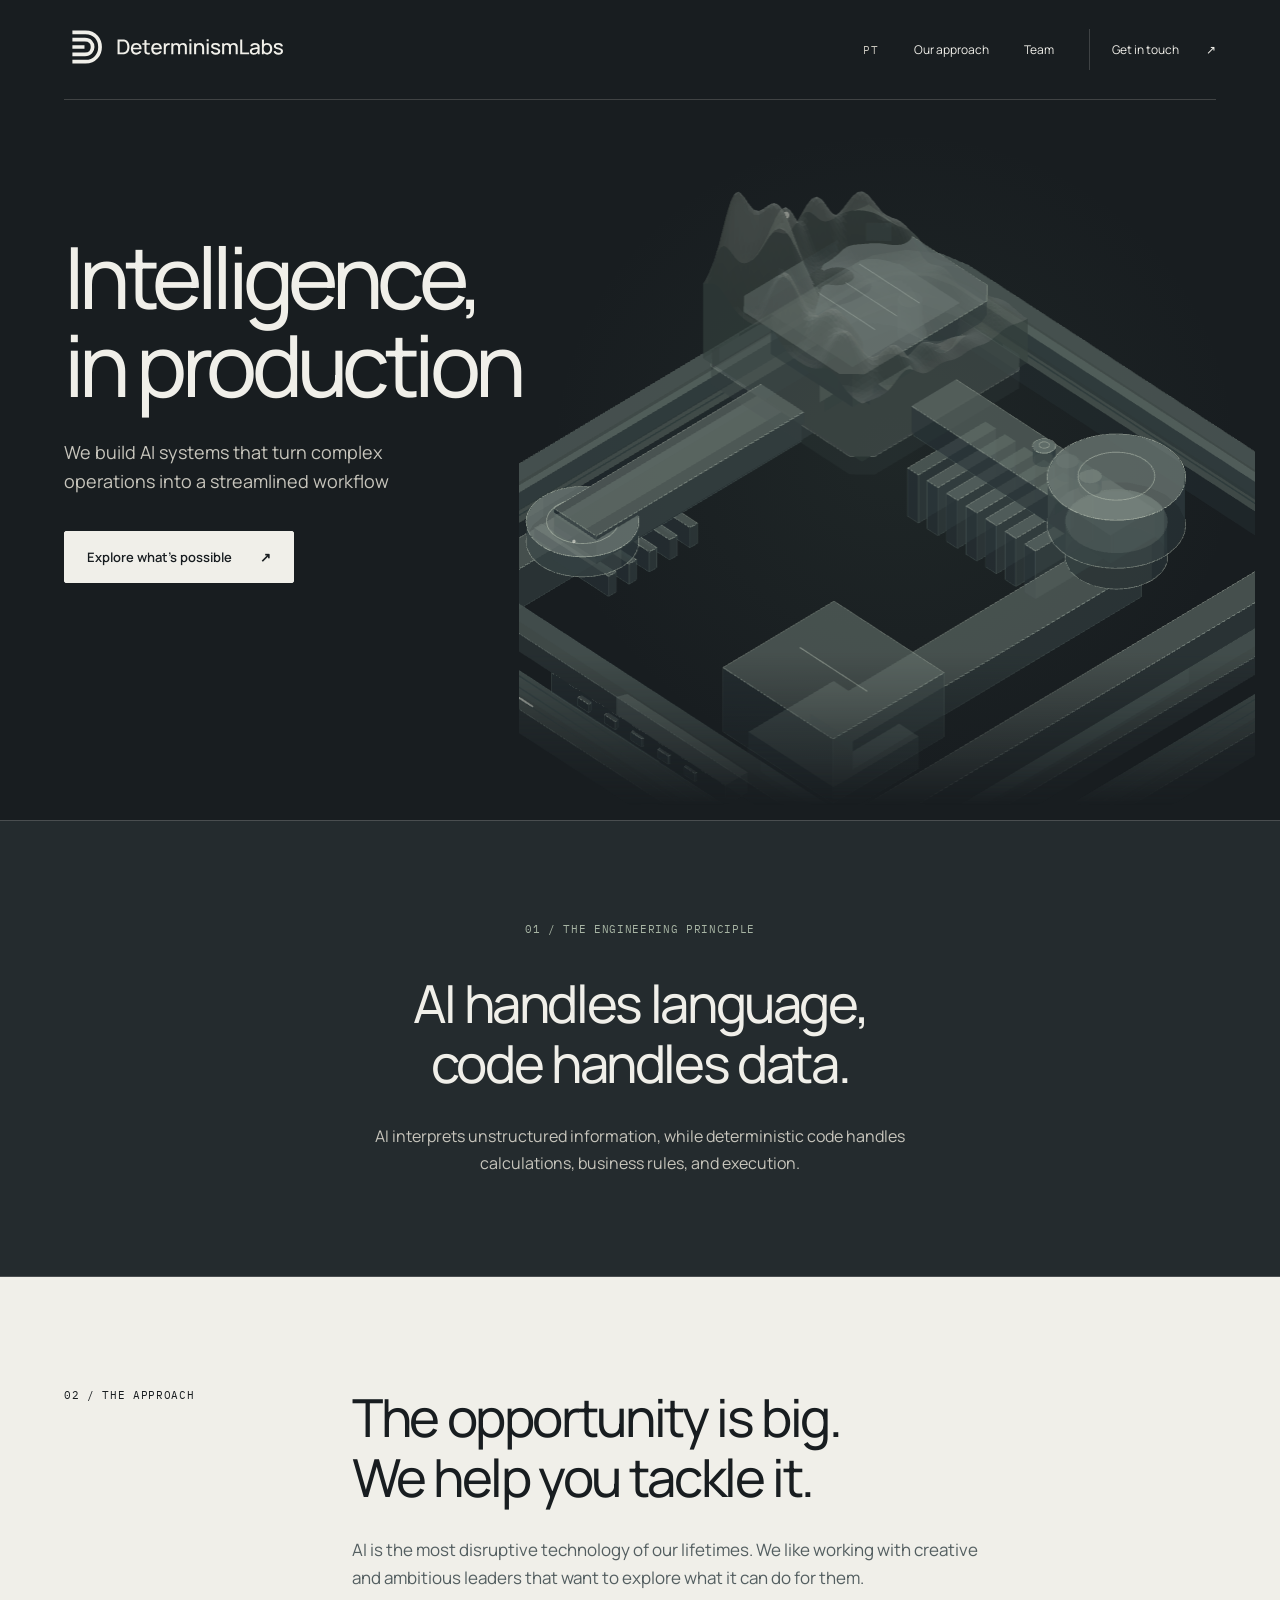
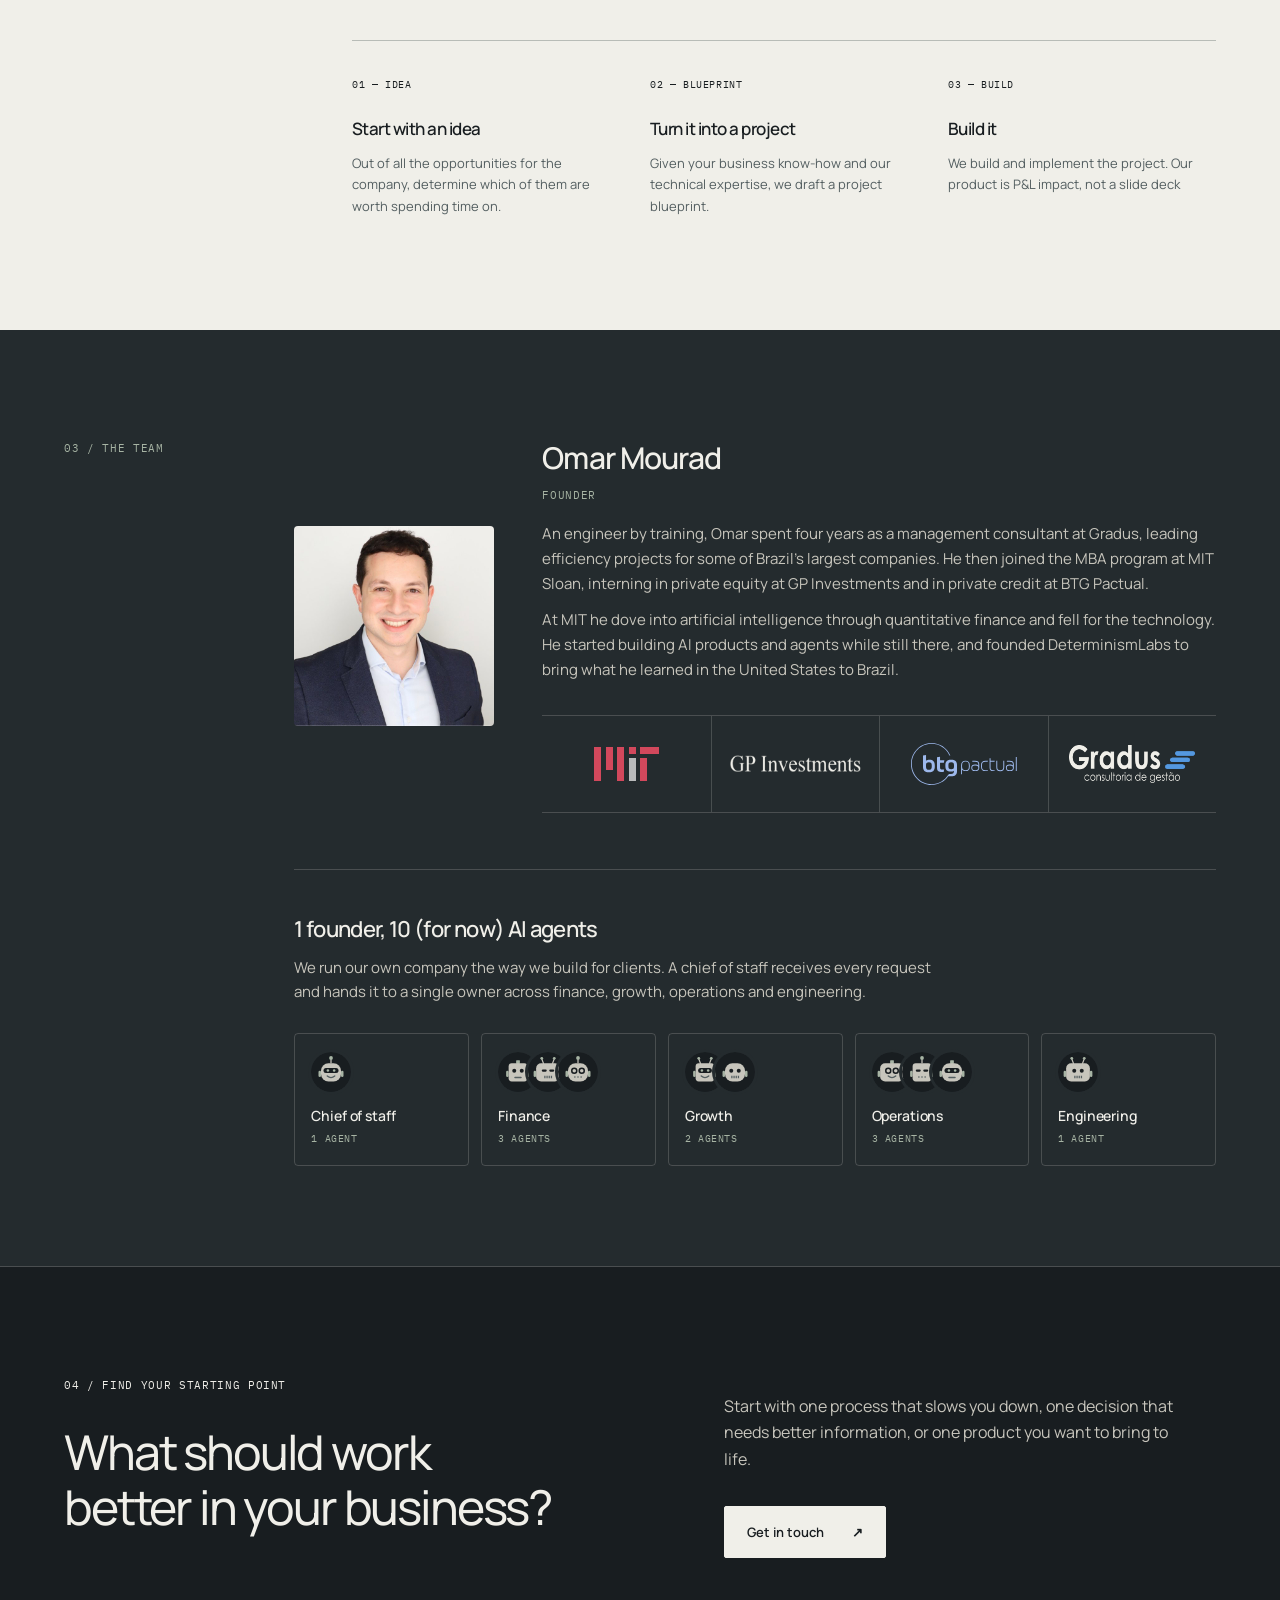
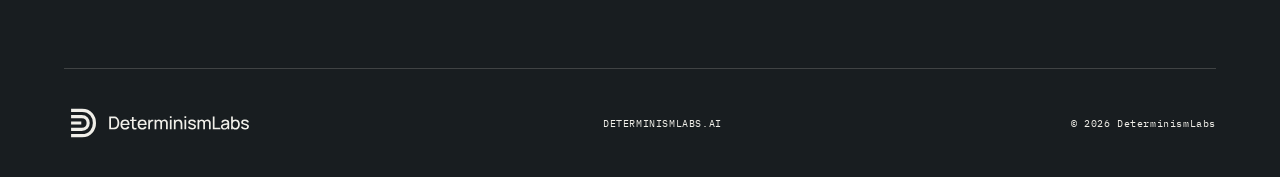
==== commit 9766f3a9: "Retitle agents strip to "1 founder, 10 (for now) AI agents" Co-Authored-By: Claude Opus 5.5 <noreply" ====
--- a/index.html
+++ b/index.html
@@ -4,7 +4,7 @@
 <section class="principle" id="principle"><div class="eyebrow">01 / The engineering principle</div><h2>AI handles language,<br>code handles data.</h2><p>AI interprets unstructured information, while deterministic code handles calculations, business rules, and execution.</p></section>
 <section class="intro" id="approach"><div class="eyebrow">02 / The approach</div><div><h2>The opportunity is big.<br>We help you tackle it.</h2><p>AI is the most disruptive technology of our lifetimes. We like working with creative and ambitious leaders that want to explore what it can do for them.</p><div class="steps"><article><span class="mono">01 — IDEA</span><h3>Start with an idea</h3><p>Out of all the opportunities for the company, determine which of them are worth spending time on.</p></article><article><span class="mono">02 — BLUEPRINT</span><h3>Turn it into a project</h3><p>Given your business know-how and our technical expertise, we draft a project blueprint.</p></article><article><span class="mono">03 — BUILD</span><h3>Build it</h3><p>We build and implement the project. Our product is P&amp;L impact, not a slide deck</p></article></div></div></section>
 
-<section class="team" id="team"><div class="eyebrow">03 / The team</div><div class="team-body"><div class="founder"><img class="portrait" src="assets/team/omar-mourad.jpg" alt="Portrait of Omar Mourad" width="640" height="640" loading="lazy"><div class="bio"><h3>Omar Mourad</h3><span class="mono">Founder</span><p>An engineer by training, Omar spent four years as a management consultant at Gradus, leading efficiency projects for some of Brazil’s largest companies. He then joined the MBA program at MIT Sloan, interning in private equity at GP Investments and in private credit at BTG Pactual.</p><p>At MIT he dove into artificial intelligence through quantitative finance and fell for the technology. He started building AI products and agents while still there, and founded DeterminismLabs to bring what he learned in the United States to Brazil.</p><ul class="logos" aria-label="Career"><li><img class="mit" src="assets/team/mit-on-dark.svg" alt="MIT" loading="lazy"></li><li><img class="gp" src="assets/team/gp-investments-on-dark.png" alt="GP Investments" loading="lazy"></li><li><img class="btg" src="assets/team/btg-pactual-on-dark.svg" alt="BTG Pactual" loading="lazy"></li><li><img class="gradus" src="assets/team/gradus-on-dark.png" alt="Gradus" loading="lazy"></li></ul></div></div><div class="agents"><div><h3>One founder, ten AI agents.</h3><p>We run our own company the way we build for clients. A chief of staff receives every request and hands it to a single owner across finance, growth, operations and engineering.</p></div><ul class="depts" aria-label="AI agents by department"><li><div class="bots"><svg viewBox="0 0 64 64" xmlns="http://www.w3.org/2000/svg" aria-hidden="true" focusable="false"><circle cx="32" cy="32" r="32" fill="#181D20"/><line x1="32" y1="18" x2="32" y2="11" stroke="#C7C5BC" stroke-width="2"/><circle cx="32" cy="9.5" r="3" fill="#A7B4A4"/><rect x="12" y="30" width="4" height="10" rx="2" fill="#A7B4A4"/><rect x="48" y="30" width="4" height="10" rx="2" fill="#A7B4A4"/><rect x="16" y="18" width="32" height="29" rx="12" fill="#C7C5BC"/><rect x="20" y="25.5" width="24" height="8" rx="4" fill="#181D20"/><circle cx="27" cy="29.5" r="2" fill="#A7B4A4"/><circle cx="37" cy="29.5" r="2" fill="#A7B4A4"/><path d="M26 38.5q6 5 12 0" fill="none" stroke="#535E60" stroke-width="2.2" stroke-linecap="round"/></svg></div><strong>Chief of staff</strong><span class="mono">1 agent</span></li><li><div class="bots"><svg viewBox="0 0 64 64" xmlns="http://www.w3.org/2000/svg" aria-hidden="true" focusable="false"><circle cx="32" cy="32" r="32" fill="#181D20"/><rect x="29" y="13" width="6" height="6" rx="1" fill="#A7B4A4"/><rect x="13" y="30" width="4" height="10" rx="2" fill="#A7B4A4"/><rect x="47" y="30" width="4" height="10" rx="2" fill="#A7B4A4"/><rect x="17" y="18" width="30" height="29" rx="5" fill="#C7C5BC"/><circle cx="26" cy="30" r="3.2" fill="#181D20"/><circle cx="38" cy="30" r="3.2" fill="#181D20"/><rect x="26" y="39.5" width="12" height="2.4" rx="1.2" fill="#535E60"/></svg><svg viewBox="0 0 64 64" xmlns="http://www.w3.org/2000/svg" aria-hidden="true" focusable="false"><circle cx="32" cy="32" r="32" fill="#181D20"/><line x1="25" y1="19" x2="22" y2="11" stroke="#C7C5BC" stroke-width="2"/><line x1="39" y1="19" x2="42" y2="11" stroke="#C7C5BC" stroke-width="2"/><circle cx="22" cy="10" r="2.2" fill="#A7B4A4"/><circle cx="42" cy="10" r="2.2" fill="#A7B4A4"/><rect x="9" y="30" width="4" height="10" rx="2" fill="#A7B4A4"/><rect x="51" y="30" width="4" height="10" rx="2" fill="#A7B4A4"/><rect x="13" y="18" width="38" height="29" rx="8" fill="#C7C5BC"/><rect x="22" y="28" width="8" height="3.5" rx="1.75" fill="#181D20"/><rect x="34" y="28" width="8" height="3.5" rx="1.75" fill="#181D20"/><rect x="26" y="38" width="2" height="4" fill="#535E60"/><rect x="29.5" y="38" width="2" height="4" fill="#535E60"/><rect x="33" y="38" width="2" height="4" fill="#535E60"/><rect x="36.5" y="38" width="2" height="4" fill="#535E60"/></svg><svg viewBox="0 0 64 64" xmlns="http://www.w3.org/2000/svg" aria-hidden="true" focusable="false"><circle cx="32" cy="32" r="32" fill="#181D20"/><line x1="32" y1="18" x2="32" y2="11" stroke="#C7C5BC" stroke-width="2"/><circle cx="32" cy="9.5" r="3" fill="#A7B4A4"/><rect x="12" y="30" width="4" height="10" rx="2" fill="#A7B4A4"/><rect x="48" y="30" width="4" height="10" rx="2" fill="#A7B4A4"/><rect x="16" y="18" width="32" height="29" rx="12" fill="#C7C5BC"/><circle cx="26" cy="30" r="4" fill="none" stroke="#181D20" stroke-width="2.4"/><circle cx="38" cy="30" r="4" fill="none" stroke="#181D20" stroke-width="2.4"/><circle cx="27" cy="40" r="1.3" fill="#535E60"/><circle cx="32" cy="40" r="1.3" fill="#535E60"/><circle cx="37" cy="40" r="1.3" fill="#535E60"/></svg></div><strong>Finance</strong><span class="mono">3 agents</span></li><li><div class="bots"><svg viewBox="0 0 64 64" xmlns="http://www.w3.org/2000/svg" aria-hidden="true" focusable="false"><circle cx="32" cy="32" r="32" fill="#181D20"/><line x1="25" y1="19" x2="22" y2="11" stroke="#C7C5BC" stroke-width="2"/><line x1="39" y1="19" x2="42" y2="11" stroke="#C7C5BC" stroke-width="2"/><circle cx="22" cy="10" r="2.2" fill="#A7B4A4"/><circle cx="42" cy="10" r="2.2" fill="#A7B4A4"/><rect x="13" y="30" width="4" height="10" rx="2" fill="#A7B4A4"/><rect x="47" y="30" width="4" height="10" rx="2" fill="#A7B4A4"/><rect x="17" y="18" width="30" height="29" rx="5" fill="#C7C5BC"/><rect x="21" y="25.5" width="22" height="8" rx="4" fill="#181D20"/><circle cx="27" cy="29.5" r="2" fill="#A7B4A4"/><circle cx="37" cy="29.5" r="2" fill="#A7B4A4"/><path d="M26 38.5q6 5 12 0" fill="none" stroke="#535E60" stroke-width="2.2" stroke-linecap="round"/></svg><svg viewBox="0 0 64 64" xmlns="http://www.w3.org/2000/svg" aria-hidden="true" focusable="false"><circle cx="32" cy="32" r="32" fill="#181D20"/><rect x="12" y="30" width="4" height="10" rx="2" fill="#A7B4A4"/><rect x="48" y="30" width="4" height="10" rx="2" fill="#A7B4A4"/><rect x="16" y="18" width="32" height="29" rx="12" fill="#C7C5BC"/><circle cx="26" cy="30" r="3.2" fill="#181D20"/><circle cx="38" cy="30" r="3.2" fill="#181D20"/><rect x="26" y="38" width="2" height="4" fill="#535E60"/><rect x="29.5" y="38" width="2" height="4" fill="#535E60"/><rect x="33" y="38" width="2" height="4" fill="#535E60"/><rect x="36.5" y="38" width="2" height="4" fill="#535E60"/></svg></div><strong>Growth</strong><span class="mono">2 agents</span></li><li><div class="bots"><svg viewBox="0 0 64 64" xmlns="http://www.w3.org/2000/svg" aria-hidden="true" focusable="false"><circle cx="32" cy="32" r="32" fill="#181D20"/><rect x="29" y="13" width="6" height="6" rx="1" fill="#A7B4A4"/><rect x="9" y="30" width="4" height="10" rx="2" fill="#A7B4A4"/><rect x="51" y="30" width="4" height="10" rx="2" fill="#A7B4A4"/><rect x="13" y="18" width="38" height="29" rx="8" fill="#C7C5BC"/><circle cx="26" cy="30" r="4" fill="none" stroke="#181D20" stroke-width="2.4"/><circle cx="38" cy="30" r="4" fill="none" stroke="#181D20" stroke-width="2.4"/><path d="M26 38.5q6 5 12 0" fill="none" stroke="#535E60" stroke-width="2.2" stroke-linecap="round"/></svg><svg viewBox="0 0 64 64" xmlns="http://www.w3.org/2000/svg" aria-hidden="true" focusable="false"><circle cx="32" cy="32" r="32" fill="#181D20"/><line x1="32" y1="18" x2="32" y2="11" stroke="#C7C5BC" stroke-width="2"/><circle cx="32" cy="9.5" r="3" fill="#A7B4A4"/><rect x="13" y="30" width="4" height="10" rx="2" fill="#A7B4A4"/><rect x="47" y="30" width="4" height="10" rx="2" fill="#A7B4A4"/><rect x="17" y="18" width="30" height="29" rx="5" fill="#C7C5BC"/><rect x="22" y="28" width="8" height="3.5" rx="1.75" fill="#181D20"/><rect x="34" y="28" width="8" height="3.5" rx="1.75" fill="#181D20"/><circle cx="27" cy="40" r="1.3" fill="#535E60"/><circle cx="32" cy="40" r="1.3" fill="#535E60"/><circle cx="37" cy="40" r="1.3" fill="#535E60"/></svg><svg viewBox="0 0 64 64" xmlns="http://www.w3.org/2000/svg" aria-hidden="true" focusable="false"><circle cx="32" cy="32" r="32" fill="#181D20"/><rect x="29" y="13" width="6" height="6" rx="1" fill="#A7B4A4"/><rect x="12" y="30" width="4" height="10" rx="2" fill="#A7B4A4"/><rect x="48" y="30" width="4" height="10" rx="2" fill="#A7B4A4"/><rect x="16" y="18" width="32" height="29" rx="12" fill="#C7C5BC"/><rect x="20" y="25.5" width="24" height="8" rx="4" fill="#181D20"/><circle cx="27" cy="29.5" r="2" fill="#A7B4A4"/><circle cx="37" cy="29.5" r="2" fill="#A7B4A4"/><rect x="26" y="39.5" width="12" height="2.4" rx="1.2" fill="#535E60"/></svg></div><strong>Operations</strong><span class="mono">3 agents</span></li><li><div class="bots"><svg viewBox="0 0 64 64" xmlns="http://www.w3.org/2000/svg" aria-hidden="true" focusable="false"><circle cx="32" cy="32" r="32" fill="#181D20"/><line x1="25" y1="19" x2="22" y2="11" stroke="#C7C5BC" stroke-width="2"/><line x1="39" y1="19" x2="42" y2="11" stroke="#C7C5BC" stroke-width="2"/><circle cx="22" cy="10" r="2.2" fill="#A7B4A4"/><circle cx="42" cy="10" r="2.2" fill="#A7B4A4"/><rect x="9" y="30" width="4" height="10" rx="2" fill="#A7B4A4"/><rect x="51" y="30" width="4" height="10" rx="2" fill="#A7B4A4"/><rect x="13" y="18" width="38" height="29" rx="8" fill="#C7C5BC"/><circle cx="26" cy="30" r="3.2" fill="#181D20"/><circle cx="38" cy="30" r="3.2" fill="#181D20"/><rect x="26" y="38" width="2" height="4" fill="#535E60"/><rect x="29.5" y="38" width="2" height="4" fill="#535E60"/><rect x="33" y="38" width="2" height="4" fill="#535E60"/><rect x="36.5" y="38" width="2" height="4" fill="#535E60"/></svg></div><strong>Engineering</strong><span class="mono">1 agent</span></li></ul></div></div></section>
+<section class="team" id="team"><div class="eyebrow">03 / The team</div><div class="team-body"><div class="founder"><img class="portrait" src="assets/team/omar-mourad.jpg" alt="Portrait of Omar Mourad" width="640" height="640" loading="lazy"><div class="bio"><h3>Omar Mourad</h3><span class="mono">Founder</span><p>An engineer by training, Omar spent four years as a management consultant at Gradus, leading efficiency projects for some of Brazil’s largest companies. He then joined the MBA program at MIT Sloan, interning in private equity at GP Investments and in private credit at BTG Pactual.</p><p>At MIT he dove into artificial intelligence through quantitative finance and fell for the technology. He started building AI products and agents while still there, and founded DeterminismLabs to bring what he learned in the United States to Brazil.</p><ul class="logos" aria-label="Career"><li><img class="mit" src="assets/team/mit-on-dark.svg" alt="MIT" loading="lazy"></li><li><img class="gp" src="assets/team/gp-investments-on-dark.png" alt="GP Investments" loading="lazy"></li><li><img class="btg" src="assets/team/btg-pactual-on-dark.svg" alt="BTG Pactual" loading="lazy"></li><li><img class="gradus" src="assets/team/gradus-on-dark.png" alt="Gradus" loading="lazy"></li></ul></div></div><div class="agents"><div><h3>1 founder, 10 (for now) AI agents</h3><p>We run our own company the way we build for clients. A chief of staff receives every request and hands it to a single owner across finance, growth, operations and engineering.</p></div><ul class="depts" aria-label="AI agents by department"><li><div class="bots"><svg viewBox="0 0 64 64" xmlns="http://www.w3.org/2000/svg" aria-hidden="true" focusable="false"><circle cx="32" cy="32" r="32" fill="#181D20"/><line x1="32" y1="18" x2="32" y2="11" stroke="#C7C5BC" stroke-width="2"/><circle cx="32" cy="9.5" r="3" fill="#A7B4A4"/><rect x="12" y="30" width="4" height="10" rx="2" fill="#A7B4A4"/><rect x="48" y="30" width="4" height="10" rx="2" fill="#A7B4A4"/><rect x="16" y="18" width="32" height="29" rx="12" fill="#C7C5BC"/><rect x="20" y="25.5" width="24" height="8" rx="4" fill="#181D20"/><circle cx="27" cy="29.5" r="2" fill="#A7B4A4"/><circle cx="37" cy="29.5" r="2" fill="#A7B4A4"/><path d="M26 38.5q6 5 12 0" fill="none" stroke="#535E60" stroke-width="2.2" stroke-linecap="round"/></svg></div><strong>Chief of staff</strong><span class="mono">1 agent</span></li><li><div class="bots"><svg viewBox="0 0 64 64" xmlns="http://www.w3.org/2000/svg" aria-hidden="true" focusable="false"><circle cx="32" cy="32" r="32" fill="#181D20"/><rect x="29" y="13" width="6" height="6" rx="1" fill="#A7B4A4"/><rect x="13" y="30" width="4" height="10" rx="2" fill="#A7B4A4"/><rect x="47" y="30" width="4" height="10" rx="2" fill="#A7B4A4"/><rect x="17" y="18" width="30" height="29" rx="5" fill="#C7C5BC"/><circle cx="26" cy="30" r="3.2" fill="#181D20"/><circle cx="38" cy="30" r="3.2" fill="#181D20"/><rect x="26" y="39.5" width="12" height="2.4" rx="1.2" fill="#535E60"/></svg><svg viewBox="0 0 64 64" xmlns="http://www.w3.org/2000/svg" aria-hidden="true" focusable="false"><circle cx="32" cy="32" r="32" fill="#181D20"/><line x1="25" y1="19" x2="22" y2="11" stroke="#C7C5BC" stroke-width="2"/><line x1="39" y1="19" x2="42" y2="11" stroke="#C7C5BC" stroke-width="2"/><circle cx="22" cy="10" r="2.2" fill="#A7B4A4"/><circle cx="42" cy="10" r="2.2" fill="#A7B4A4"/><rect x="9" y="30" width="4" height="10" rx="2" fill="#A7B4A4"/><rect x="51" y="30" width="4" height="10" rx="2" fill="#A7B4A4"/><rect x="13" y="18" width="38" height="29" rx="8" fill="#C7C5BC"/><rect x="22" y="28" width="8" height="3.5" rx="1.75" fill="#181D20"/><rect x="34" y="28" width="8" height="3.5" rx="1.75" fill="#181D20"/><rect x="26" y="38" width="2" height="4" fill="#535E60"/><rect x="29.5" y="38" width="2" height="4" fill="#535E60"/><rect x="33" y="38" width="2" height="4" fill="#535E60"/><rect x="36.5" y="38" width="2" height="4" fill="#535E60"/></svg><svg viewBox="0 0 64 64" xmlns="http://www.w3.org/2000/svg" aria-hidden="true" focusable="false"><circle cx="32" cy="32" r="32" fill="#181D20"/><line x1="32" y1="18" x2="32" y2="11" stroke="#C7C5BC" stroke-width="2"/><circle cx="32" cy="9.5" r="3" fill="#A7B4A4"/><rect x="12" y="30" width="4" height="10" rx="2" fill="#A7B4A4"/><rect x="48" y="30" width="4" height="10" rx="2" fill="#A7B4A4"/><rect x="16" y="18" width="32" height="29" rx="12" fill="#C7C5BC"/><circle cx="26" cy="30" r="4" fill="none" stroke="#181D20" stroke-width="2.4"/><circle cx="38" cy="30" r="4" fill="none" stroke="#181D20" stroke-width="2.4"/><circle cx="27" cy="40" r="1.3" fill="#535E60"/><circle cx="32" cy="40" r="1.3" fill="#535E60"/><circle cx="37" cy="40" r="1.3" fill="#535E60"/></svg></div><strong>Finance</strong><span class="mono">3 agents</span></li><li><div class="bots"><svg viewBox="0 0 64 64" xmlns="http://www.w3.org/2000/svg" aria-hidden="true" focusable="false"><circle cx="32" cy="32" r="32" fill="#181D20"/><line x1="25" y1="19" x2="22" y2="11" stroke="#C7C5BC" stroke-width="2"/><line x1="39" y1="19" x2="42" y2="11" stroke="#C7C5BC" stroke-width="2"/><circle cx="22" cy="10" r="2.2" fill="#A7B4A4"/><circle cx="42" cy="10" r="2.2" fill="#A7B4A4"/><rect x="13" y="30" width="4" height="10" rx="2" fill="#A7B4A4"/><rect x="47" y="30" width="4" height="10" rx="2" fill="#A7B4A4"/><rect x="17" y="18" width="30" height="29" rx="5" fill="#C7C5BC"/><rect x="21" y="25.5" width="22" height="8" rx="4" fill="#181D20"/><circle cx="27" cy="29.5" r="2" fill="#A7B4A4"/><circle cx="37" cy="29.5" r="2" fill="#A7B4A4"/><path d="M26 38.5q6 5 12 0" fill="none" stroke="#535E60" stroke-width="2.2" stroke-linecap="round"/></svg><svg viewBox="0 0 64 64" xmlns="http://www.w3.org/2000/svg" aria-hidden="true" focusable="false"><circle cx="32" cy="32" r="32" fill="#181D20"/><rect x="12" y="30" width="4" height="10" rx="2" fill="#A7B4A4"/><rect x="48" y="30" width="4" height="10" rx="2" fill="#A7B4A4"/><rect x="16" y="18" width="32" height="29" rx="12" fill="#C7C5BC"/><circle cx="26" cy="30" r="3.2" fill="#181D20"/><circle cx="38" cy="30" r="3.2" fill="#181D20"/><rect x="26" y="38" width="2" height="4" fill="#535E60"/><rect x="29.5" y="38" width="2" height="4" fill="#535E60"/><rect x="33" y="38" width="2" height="4" fill="#535E60"/><rect x="36.5" y="38" width="2" height="4" fill="#535E60"/></svg></div><strong>Growth</strong><span class="mono">2 agents</span></li><li><div class="bots"><svg viewBox="0 0 64 64" xmlns="http://www.w3.org/2000/svg" aria-hidden="true" focusable="false"><circle cx="32" cy="32" r="32" fill="#181D20"/><rect x="29" y="13" width="6" height="6" rx="1" fill="#A7B4A4"/><rect x="9" y="30" width="4" height="10" rx="2" fill="#A7B4A4"/><rect x="51" y="30" width="4" height="10" rx="2" fill="#A7B4A4"/><rect x="13" y="18" width="38" height="29" rx="8" fill="#C7C5BC"/><circle cx="26" cy="30" r="4" fill="none" stroke="#181D20" stroke-width="2.4"/><circle cx="38" cy="30" r="4" fill="none" stroke="#181D20" stroke-width="2.4"/><path d="M26 38.5q6 5 12 0" fill="none" stroke="#535E60" stroke-width="2.2" stroke-linecap="round"/></svg><svg viewBox="0 0 64 64" xmlns="http://www.w3.org/2000/svg" aria-hidden="true" focusable="false"><circle cx="32" cy="32" r="32" fill="#181D20"/><line x1="32" y1="18" x2="32" y2="11" stroke="#C7C5BC" stroke-width="2"/><circle cx="32" cy="9.5" r="3" fill="#A7B4A4"/><rect x="13" y="30" width="4" height="10" rx="2" fill="#A7B4A4"/><rect x="47" y="30" width="4" height="10" rx="2" fill="#A7B4A4"/><rect x="17" y="18" width="30" height="29" rx="5" fill="#C7C5BC"/><rect x="22" y="28" width="8" height="3.5" rx="1.75" fill="#181D20"/><rect x="34" y="28" width="8" height="3.5" rx="1.75" fill="#181D20"/><circle cx="27" cy="40" r="1.3" fill="#535E60"/><circle cx="32" cy="40" r="1.3" fill="#535E60"/><circle cx="37" cy="40" r="1.3" fill="#535E60"/></svg><svg viewBox="0 0 64 64" xmlns="http://www.w3.org/2000/svg" aria-hidden="true" focusable="false"><circle cx="32" cy="32" r="32" fill="#181D20"/><rect x="29" y="13" width="6" height="6" rx="1" fill="#A7B4A4"/><rect x="12" y="30" width="4" height="10" rx="2" fill="#A7B4A4"/><rect x="48" y="30" width="4" height="10" rx="2" fill="#A7B4A4"/><rect x="16" y="18" width="32" height="29" rx="12" fill="#C7C5BC"/><rect x="20" y="25.5" width="24" height="8" rx="4" fill="#181D20"/><circle cx="27" cy="29.5" r="2" fill="#A7B4A4"/><circle cx="37" cy="29.5" r="2" fill="#A7B4A4"/><rect x="26" y="39.5" width="12" height="2.4" rx="1.2" fill="#535E60"/></svg></div><strong>Operations</strong><span class="mono">3 agents</span></li><li><div class="bots"><svg viewBox="0 0 64 64" xmlns="http://www.w3.org/2000/svg" aria-hidden="true" focusable="false"><circle cx="32" cy="32" r="32" fill="#181D20"/><line x1="25" y1="19" x2="22" y2="11" stroke="#C7C5BC" stroke-width="2"/><line x1="39" y1="19" x2="42" y2="11" stroke="#C7C5BC" stroke-width="2"/><circle cx="22" cy="10" r="2.2" fill="#A7B4A4"/><circle cx="42" cy="10" r="2.2" fill="#A7B4A4"/><rect x="9" y="30" width="4" height="10" rx="2" fill="#A7B4A4"/><rect x="51" y="30" width="4" height="10" rx="2" fill="#A7B4A4"/><rect x="13" y="18" width="38" height="29" rx="8" fill="#C7C5BC"/><circle cx="26" cy="30" r="3.2" fill="#181D20"/><circle cx="38" cy="30" r="3.2" fill="#181D20"/><rect x="26" y="38" width="2" height="4" fill="#535E60"/><rect x="29.5" y="38" width="2" height="4" fill="#535E60"/><rect x="33" y="38" width="2" height="4" fill="#535E60"/><rect x="36.5" y="38" width="2" height="4" fill="#535E60"/></svg></div><strong>Engineering</strong><span class="mono">1 agent</span></li></ul></div></div></section>
 <section class="opportunity" id="opportunity"><div><div class="eyebrow">04 / Find your starting point</div><h2>What should work<br>better in your business?</h2></div><div><p>Start with one process that slows you down, one decision that needs better information, or one product you want to bring to life.</p><a class="button" href="mailto:contact@determinismlabs.ai" data-contact-open>Get in touch <span>↗</span></a></div></section></main>
 <dialog id="contact" class="contact" aria-labelledby="contact-title"><div class="contact-inner"><div class="contact-head"><div><span class="eyebrow">Get in touch</span><h2 id="contact-title">Tell us what should<br>work better.</h2></div><button type="button" class="contact-close" data-contact-close aria-label="Close">×</button></div><p>Describe the process, decision or product you have in mind. We reply from contact@determinismlabs.ai within two business days.</p><form action="https://api.web3forms.com/submit" method="POST" novalidate data-sending="Sending…" data-error="Something went wrong. Please email us directly at contact@determinismlabs.ai."><input type="hidden" name="access_key" value="a11fddf4-00a5-453a-812e-54a4db5dd188"><input type="hidden" name="subject" value="New message from determinismlabs.ai"><input type="hidden" name="from_name" value="DeterminismLabs website"><input type="hidden" name="language" value="en"><input class="hp" type="text" name="botcheck" tabindex="-1" autocomplete="off" aria-hidden="true"><div class="row"><label><span class="mono">Name</span><input type="text" name="name" required autocomplete="name" placeholder="Your name"></label><label><span class="mono">Email</span><input type="email" name="email" required autocomplete="email" placeholder="you@company.com"></label></div><label><span class="mono">Company</span><input type="text" name="company" required autocomplete="organization" placeholder="Company"></label><label><span class="mono">Message</span><textarea name="message" required placeholder="What should work better in your business?"></textarea></label><p class="contact-status" role="status" aria-live="polite"></p><div class="contact-actions"><button type="submit" class="button">Send message <span>↗</span></button><span class="contact-alt">or email <a href="mailto:contact@determinismlabs.ai">contact@determinismlabs.ai</a></span></div></form><div class="contact-done"><p>Thank you. Your message is on its way to contact@determinismlabs.ai and we will reply within two business days.</p><button type="button" class="button" data-contact-close>Close <span>↗</span></button></div></div></dialog>
 <footer><img src="assets/logos/wordmark-chalk.svg" alt="DeterminismLabs" class="logo"><div class="mono">DETERMINISMLABS.AI</div><span class="mono">© 2026 DeterminismLabs</span></footer><script src="assets/motion-timeline.js"></script><script src="assets/motion-process.js"></script><script src="assets/motion-renderer.js"></script><script src="assets/motion.js"></script><script src="assets/contact.js"></script></body></html>
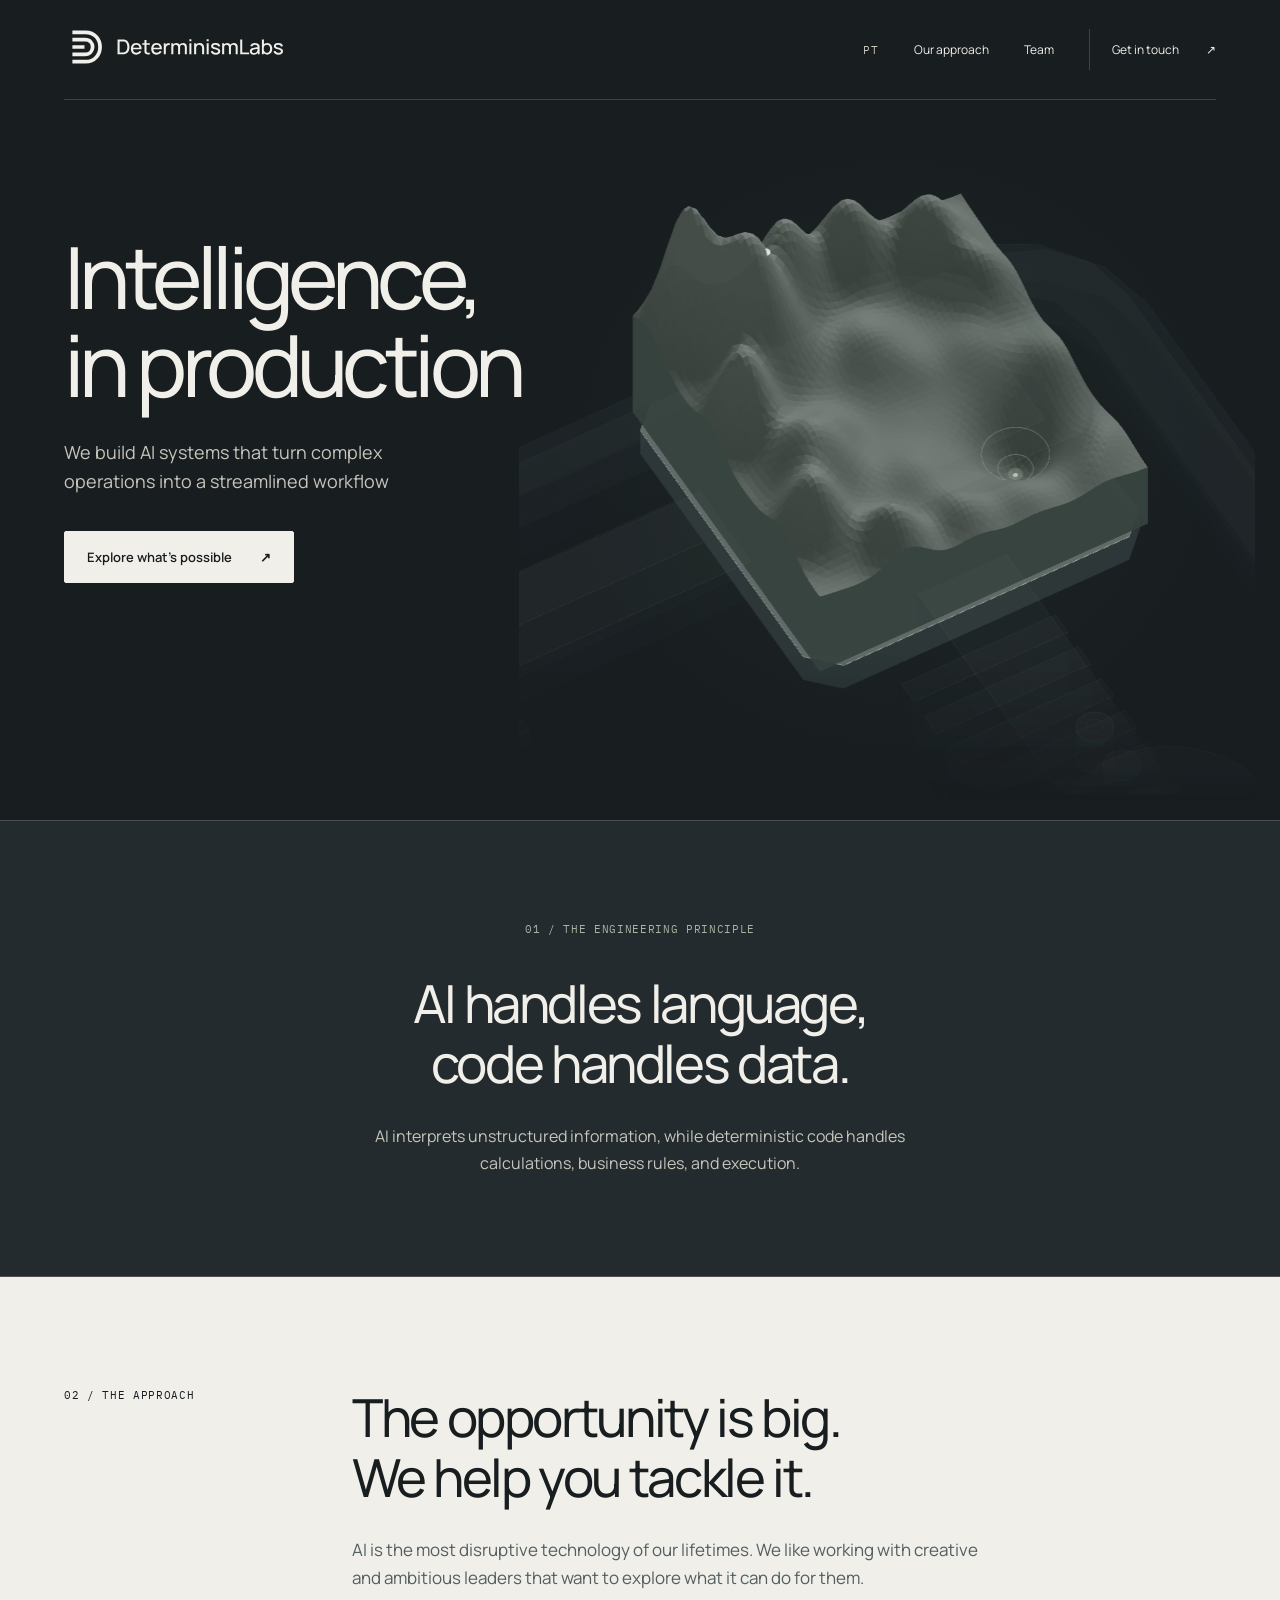
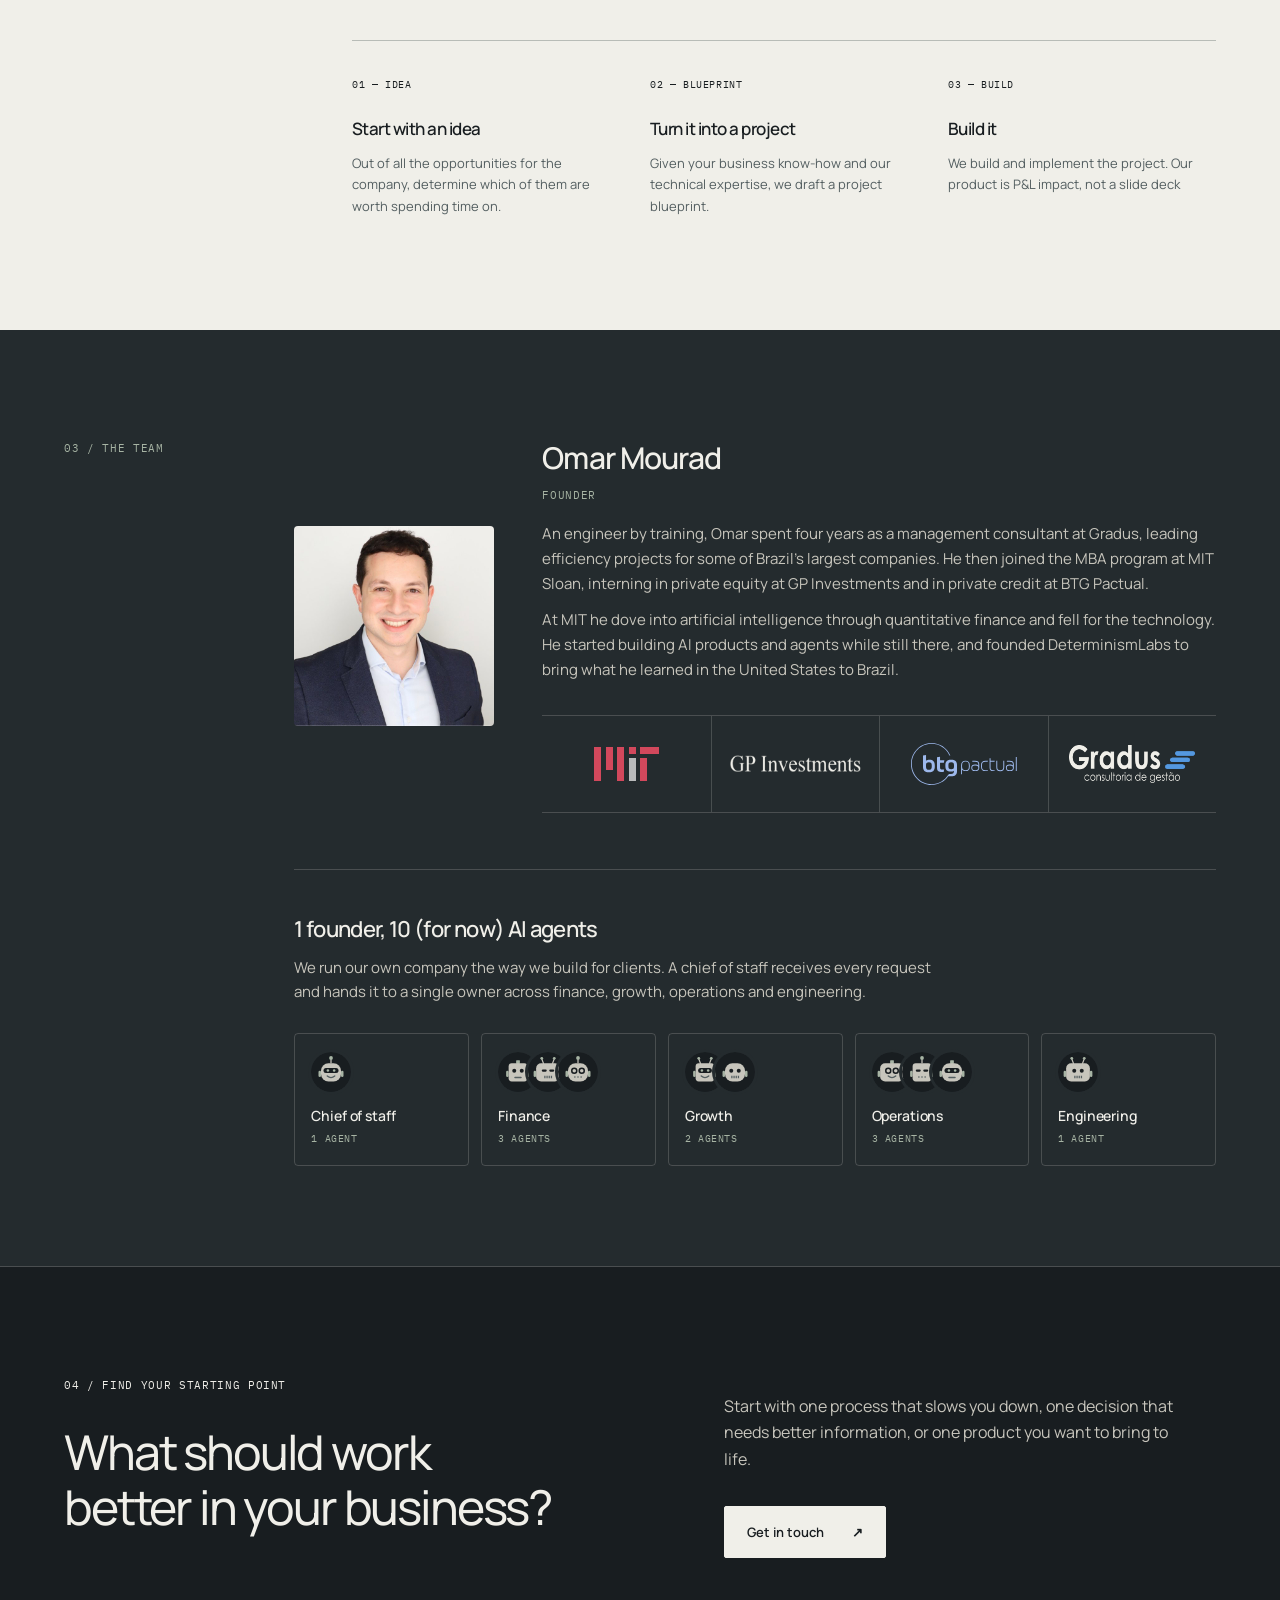
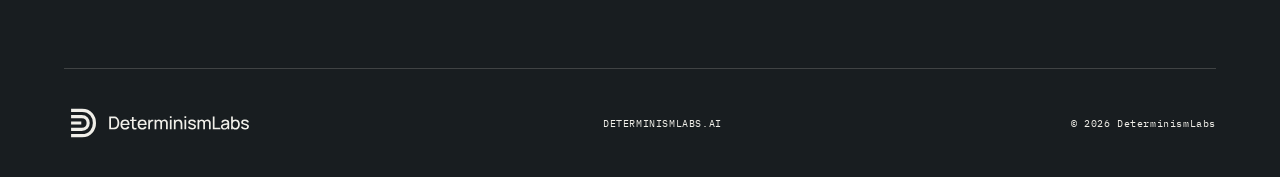
==== commit caf92a80: "Point hero button to section 01 instead of 02 Co-Authored-By: Claude Opus 5.5 <noreply@anthropic.com" ====
--- a/index.html
+++ b/index.html
@@ -1,6 +1,6 @@
 <!doctype html><html lang="en"><head><meta charset="utf-8"><meta name="viewport" content="width=device-width,initial-scale=1"><meta http-equiv="Content-Security-Policy" content="default-src 'self'; script-src 'self'; style-src 'self'; img-src 'self' data:; font-src 'self'; connect-src 'self' https://api.web3forms.com; form-action 'self' https://api.web3forms.com; base-uri 'none'; object-src 'none'; frame-ancestors 'none'"><meta name="referrer" content="strict-origin-when-cross-origin"><title>DeterminismLabs</title><meta name="description" content="DeterminismLabs builds AI systems that turn complex operations into a streamlined workflow."><link rel="icon" href="assets/logos/favicon.svg"><link rel="stylesheet" href="assets/brand.css"><link rel="stylesheet" href="assets/concept.css"><link rel="stylesheet" href="assets/contact.css"><link rel="canonical" href="https://determinismlabs.ai/"><link rel="alternate" hreflang="en" href="https://determinismlabs.ai/"><link rel="alternate" hreflang="pt-BR" href="https://determinismlabs.ai/pt/"><link rel="alternate" hreflang="x-default" href="https://determinismlabs.ai/"><script src="assets/lang.js"></script></head><body>
 <a href="#main" class="skip">Skip to content</a><header class="nav"><a href="/" aria-label="DeterminismLabs home"><img class="logo" src="assets/logos/wordmark-chalk.svg" alt="DeterminismLabs"></a><nav aria-label="Main"><a href="/pt/" class="lang" data-lang="pt" hreflang="pt-BR" lang="pt-BR" aria-label="Português">PT</a><a href="#approach">Our approach</a><a href="#team">Team</a><a href="mailto:contact@determinismlabs.ai" class="nav-cta" data-contact-open>Get in touch <span>↗</span></a></nav></header>
-<main id="main"><section class="hero"><div class="hero-copy"><h1>Intelligence,<br>in production</h1><p>We build AI systems that turn complex operations into a streamlined workflow</p><a class="button" href="#approach">Explore what’s possible <span>↗</span></a></div><div class="sculpture"><canvas id="system" role="img" aria-label="An integrated machine with a continuous frame, shared manifold and layered channels opens into three processing demonstrations: a continuous downhill path through a dense mountain range into a recessed, highlighted minimum basin, three inputs combined into one result, and four records validated into three ready records and one review exception. The 35-second tour repeats continuously."></canvas><noscript><img src="assets/system-poster.svg" alt="Connected system of nested pathways" class="poster"></noscript></div></section>
+<main id="main"><section class="hero"><div class="hero-copy"><h1>Intelligence,<br>in production</h1><p>We build AI systems that turn complex operations into a streamlined workflow</p><a class="button" href="#principle">Explore what’s possible <span>↗</span></a></div><div class="sculpture"><canvas id="system" role="img" aria-label="An integrated machine with a continuous frame, shared manifold and layered channels opens into three processing demonstrations: a continuous downhill path through a dense mountain range into a recessed, highlighted minimum basin, three inputs combined into one result, and four records validated into three ready records and one review exception. The 35-second tour repeats continuously."></canvas><noscript><img src="assets/system-poster.svg" alt="Connected system of nested pathways" class="poster"></noscript></div></section>
 <section class="principle" id="principle"><div class="eyebrow">01 / The engineering principle</div><h2>AI handles language,<br>code handles data.</h2><p>AI interprets unstructured information, while deterministic code handles calculations, business rules, and execution.</p></section>
 <section class="intro" id="approach"><div class="eyebrow">02 / The approach</div><div><h2>The opportunity is big.<br>We help you tackle it.</h2><p>AI is the most disruptive technology of our lifetimes. We like working with creative and ambitious leaders that want to explore what it can do for them.</p><div class="steps"><article><span class="mono">01 — IDEA</span><h3>Start with an idea</h3><p>Out of all the opportunities for the company, determine which of them are worth spending time on.</p></article><article><span class="mono">02 — BLUEPRINT</span><h3>Turn it into a project</h3><p>Given your business know-how and our technical expertise, we draft a project blueprint.</p></article><article><span class="mono">03 — BUILD</span><h3>Build it</h3><p>We build and implement the project. Our product is P&amp;L impact, not a slide deck</p></article></div></div></section>
 
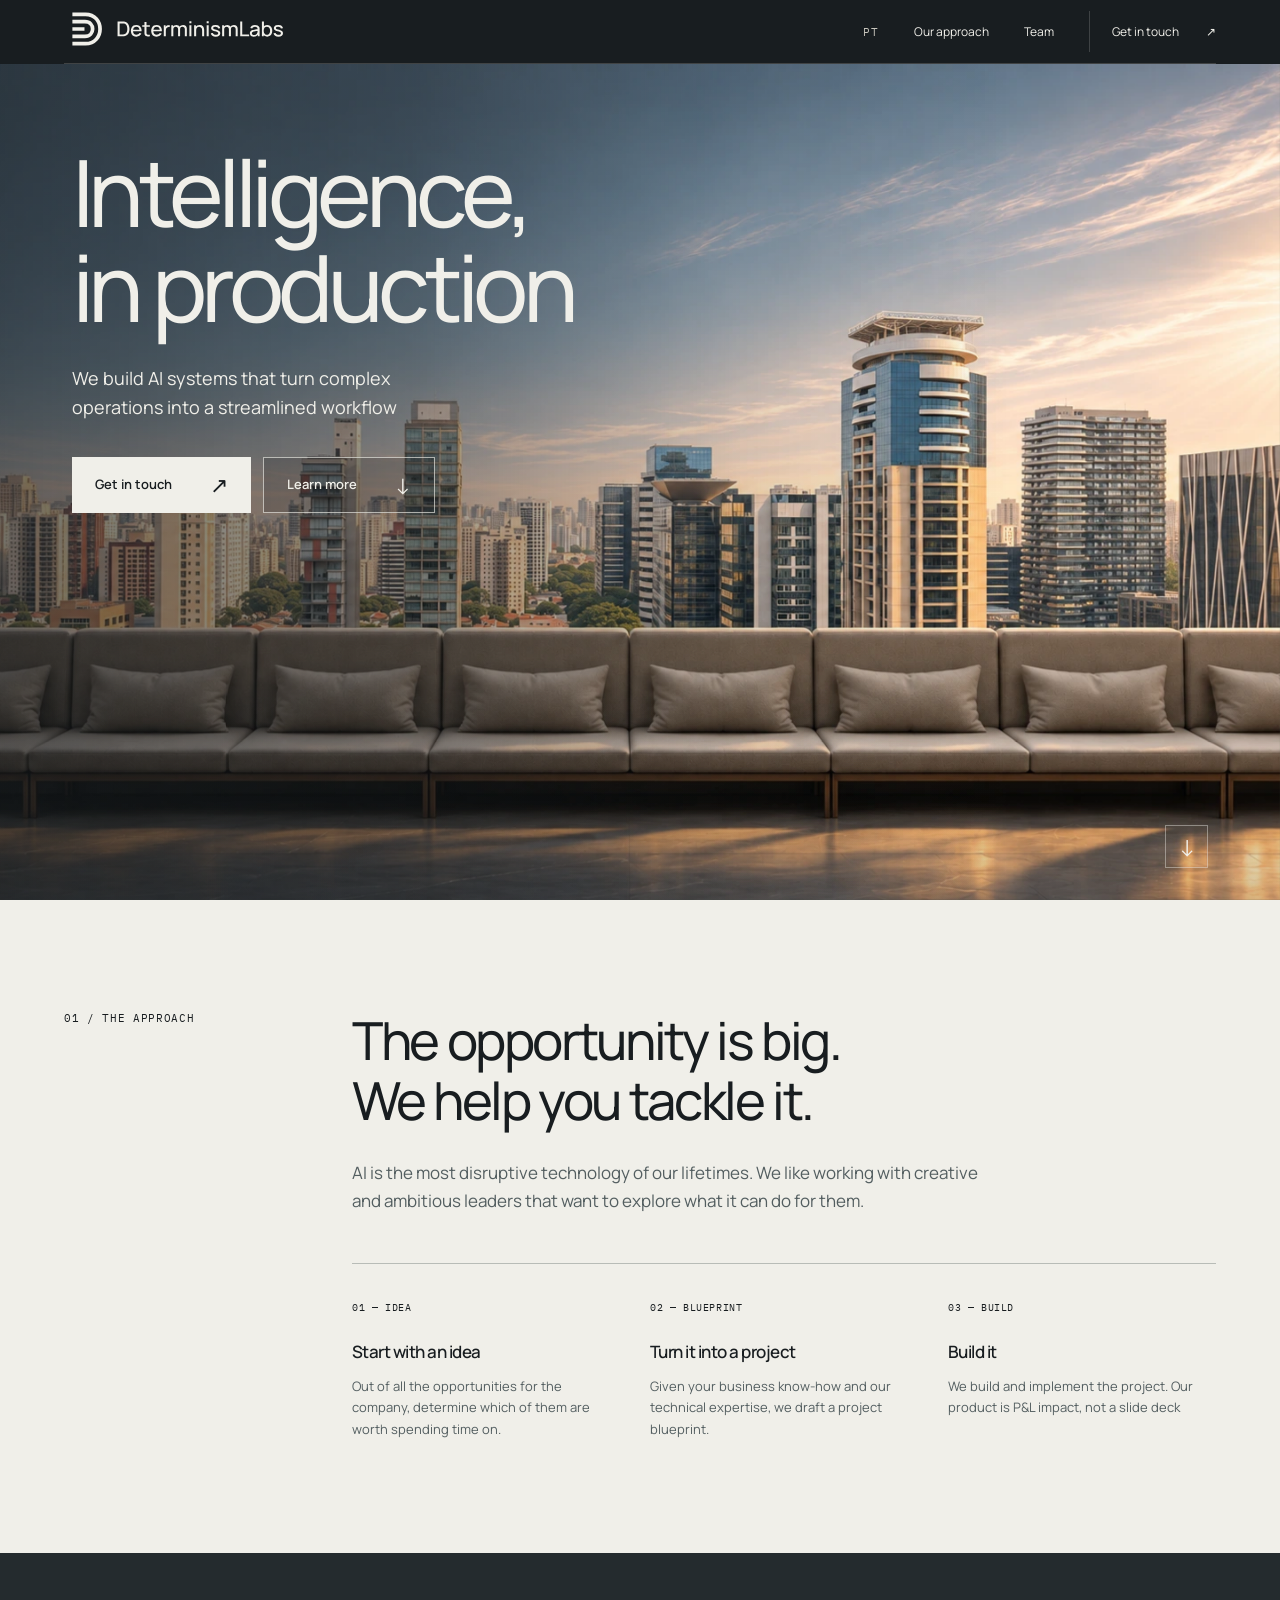
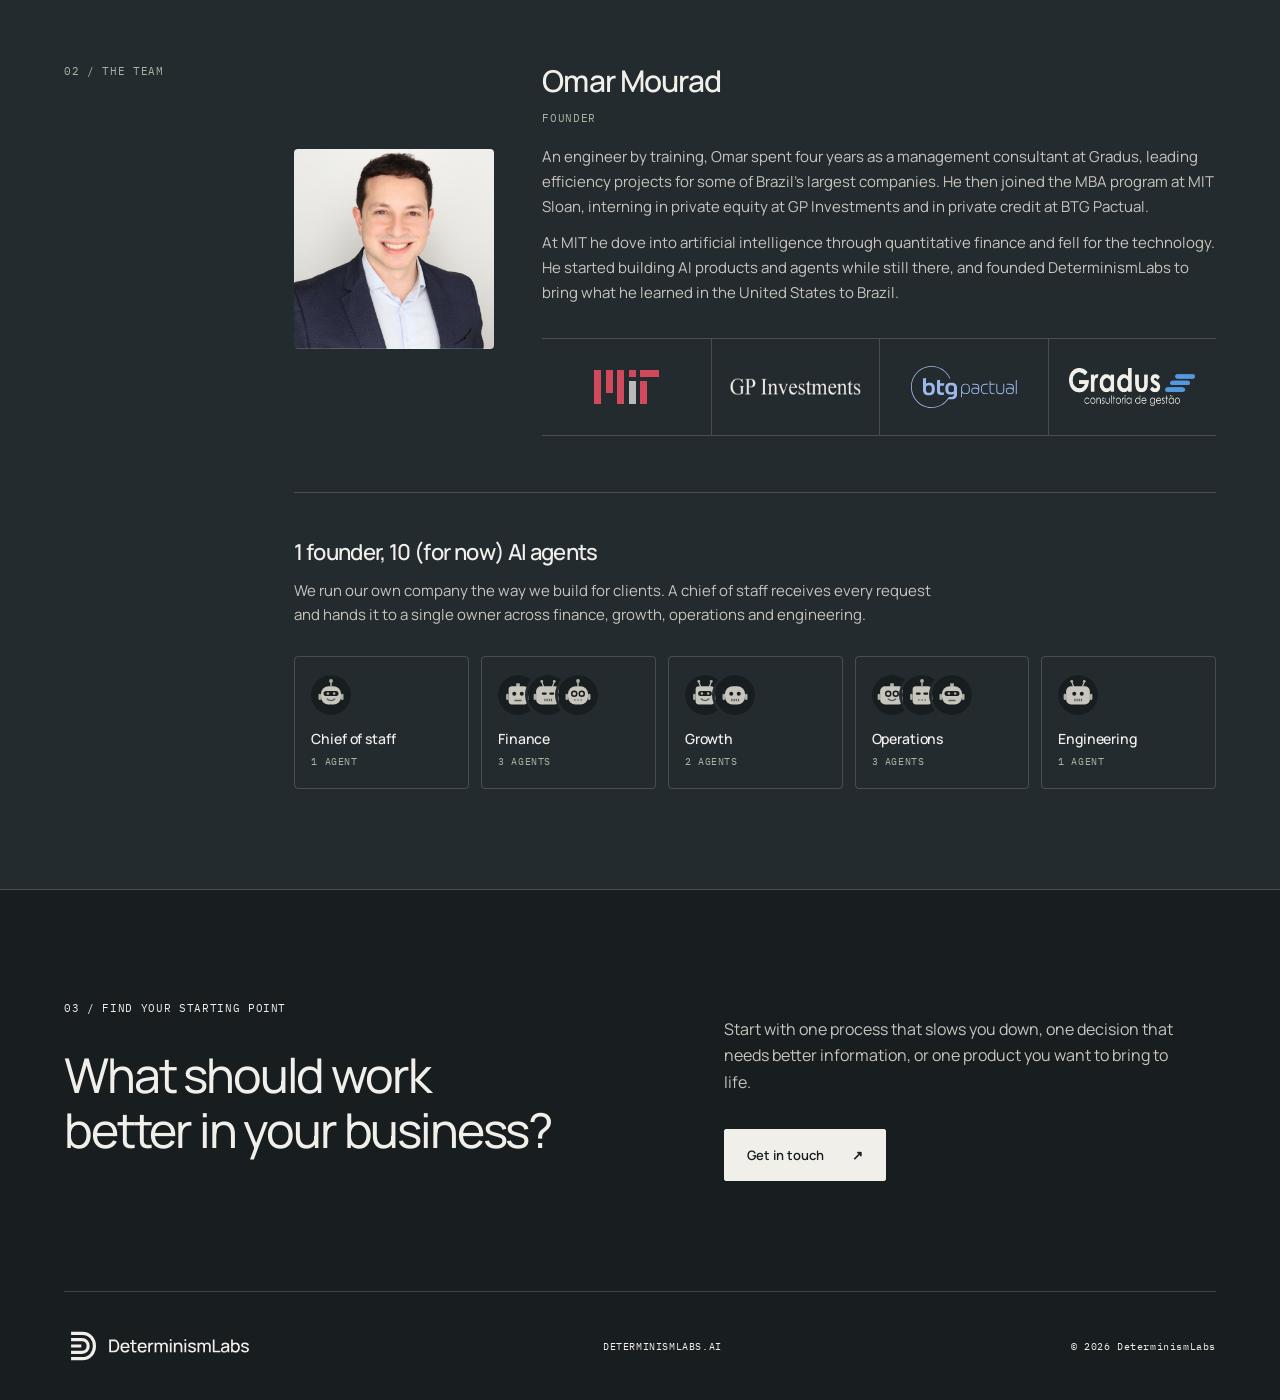
==== commit ba643a49: "Publish approved office skyline hero and contact actions" ====
--- a/index.html
+++ b/index.html
@@ -1,10 +1,14 @@
-<!doctype html><html lang="en"><head><meta charset="utf-8"><meta name="viewport" content="width=device-width,initial-scale=1"><meta http-equiv="Content-Security-Policy" content="default-src 'self'; script-src 'self'; style-src 'self'; img-src 'self' data:; font-src 'self'; connect-src 'self' https://api.web3forms.com; form-action 'self' https://api.web3forms.com; base-uri 'none'; object-src 'none'; frame-ancestors 'none'"><meta name="referrer" content="strict-origin-when-cross-origin"><title>DeterminismLabs</title><meta name="description" content="DeterminismLabs builds AI systems that turn complex operations into a streamlined workflow."><link rel="icon" href="assets/logos/favicon.svg"><link rel="stylesheet" href="assets/brand.css"><link rel="stylesheet" href="assets/concept.css"><link rel="stylesheet" href="assets/contact.css"><link rel="canonical" href="https://determinismlabs.ai/"><link rel="alternate" hreflang="en" href="https://determinismlabs.ai/"><link rel="alternate" hreflang="pt-BR" href="https://determinismlabs.ai/pt/"><link rel="alternate" hreflang="x-default" href="https://determinismlabs.ai/"><script src="assets/lang.js"></script></head><body>
+<!doctype html><html lang="en"><head><meta charset="utf-8"><meta name="viewport" content="width=device-width,initial-scale=1"><meta http-equiv="Content-Security-Policy" content="default-src 'self'; script-src 'self'; style-src 'self'; img-src 'self' data:; font-src 'self'; connect-src 'self' https://api.web3forms.com; form-action 'self' https://api.web3forms.com; base-uri 'none'; object-src 'none'; frame-ancestors 'none'"><meta name="referrer" content="strict-origin-when-cross-origin"><title>DeterminismLabs</title><meta name="description" content="DeterminismLabs builds AI systems that turn complex operations into a streamlined workflow."><link rel="icon" href="assets/logos/favicon.svg"><link rel="stylesheet" href="assets/brand.css"><link rel="stylesheet" href="assets/concept.css"><link rel="stylesheet" href="assets/contact.css"><link rel="canonical" href="https://determinismlabs.ai/"><link rel="alternate" hreflang="en" href="https://determinismlabs.ai/"><link rel="alternate" hreflang="pt-BR" href="https://determinismlabs.ai/pt/"><link rel="alternate" hreflang="x-default" href="https://determinismlabs.ai/"><script src="assets/lang.js"></script><link rel="stylesheet" href="assets/office-hero.css"></head><body>
 <a href="#main" class="skip">Skip to content</a><header class="nav"><a href="/" aria-label="DeterminismLabs home"><img class="logo" src="assets/logos/wordmark-chalk.svg" alt="DeterminismLabs"></a><nav aria-label="Main"><a href="/pt/" class="lang" data-lang="pt" hreflang="pt-BR" lang="pt-BR" aria-label="Português">PT</a><a href="#approach">Our approach</a><a href="#team">Team</a><a href="mailto:contact@determinismlabs.ai" class="nav-cta" data-contact-open>Get in touch <span>↗</span></a></nav></header>
-<main id="main"><section class="hero"><div class="hero-copy"><h1>Intelligence,<br>in production</h1><p>We build AI systems that turn complex operations into a streamlined workflow</p><a class="button" href="#principle">Explore what’s possible <span>↗</span></a></div><div class="sculpture"><canvas id="system" role="img" aria-label="An integrated machine with a continuous frame, shared manifold and layered channels opens into three processing demonstrations: a continuous downhill path through a dense mountain range into a recessed, highlighted minimum basin, three inputs combined into one result, and four records validated into three ready records and one review exception. The 35-second tour repeats continuously."></canvas><noscript><img src="assets/system-poster.svg" alt="Connected system of nested pathways" class="poster"></noscript></div></section>
-<section class="principle" id="principle"><div class="eyebrow">01 / The engineering principle</div><h2>AI handles language,<br>code handles data.</h2><p>AI interprets unstructured information, while deterministic code handles calculations, business rules, and execution.</p></section>
-<section class="intro" id="approach"><div class="eyebrow">02 / The approach</div><div><h2>The opportunity is big.<br>We help you tackle it.</h2><p>AI is the most disruptive technology of our lifetimes. We like working with creative and ambitious leaders that want to explore what it can do for them.</p><div class="steps"><article><span class="mono">01 — IDEA</span><h3>Start with an idea</h3><p>Out of all the opportunities for the company, determine which of them are worth spending time on.</p></article><article><span class="mono">02 — BLUEPRINT</span><h3>Turn it into a project</h3><p>Given your business know-how and our technical expertise, we draft a project blueprint.</p></article><article><span class="mono">03 — BUILD</span><h3>Build it</h3><p>We build and implement the project. Our product is P&amp;L impact, not a slide deck</p></article></div></div></section>
+<main id="main"><section class="hero office-hero">
+<picture class="office-photo"><source media="(max-width: 640px)" srcset="assets/office-view-v4-mobile.webp"><img src="assets/office-view-v4.webp" alt="The office’s recognizable modular couch and neighboring towers in luminous morning light." width="1672" height="941" fetchpriority="high"></picture>
+<div class="office-shade" aria-hidden="true"></div>
+<div class="hero-copy"><h1>Intelligence,<br>in production</h1><p>We build AI systems that turn complex operations into a streamlined workflow</p><div class="hero-actions"><a class="button" href="mailto:contact@determinismlabs.ai" data-contact-open>Get in touch <span aria-hidden="true">↗</span></a><a class="button hero-secondary" href="#approach">Learn more <span aria-hidden="true">↓</span></a></div></div>
+<a class="office-scroll" href="#approach" aria-label="Scroll to our approach"><span aria-hidden="true">↓</span></a>
+</section>
+<section class="intro" id="approach"><div class="eyebrow">01 / The approach</div><div><h2>The opportunity is big.<br>We help you tackle it.</h2><p>AI is the most disruptive technology of our lifetimes. We like working with creative and ambitious leaders that want to explore what it can do for them.</p><div class="steps"><article><span class="mono">01 — IDEA</span><h3>Start with an idea</h3><p>Out of all the opportunities for the company, determine which of them are worth spending time on.</p></article><article><span class="mono">02 — BLUEPRINT</span><h3>Turn it into a project</h3><p>Given your business know-how and our technical expertise, we draft a project blueprint.</p></article><article><span class="mono">03 — BUILD</span><h3>Build it</h3><p>We build and implement the project. Our product is P&amp;L impact, not a slide deck</p></article></div></div></section>
 
-<section class="team" id="team"><div class="eyebrow">03 / The team</div><div class="team-body"><div class="founder"><img class="portrait" src="assets/team/omar-mourad.jpg" alt="Portrait of Omar Mourad" width="640" height="640" loading="lazy"><div class="bio"><h3>Omar Mourad</h3><span class="mono">Founder</span><p>An engineer by training, Omar spent four years as a management consultant at Gradus, leading efficiency projects for some of Brazil’s largest companies. He then joined the MBA program at MIT Sloan, interning in private equity at GP Investments and in private credit at BTG Pactual.</p><p>At MIT he dove into artificial intelligence through quantitative finance and fell for the technology. He started building AI products and agents while still there, and founded DeterminismLabs to bring what he learned in the United States to Brazil.</p><ul class="logos" aria-label="Career"><li><img class="mit" src="assets/team/mit-on-dark.svg" alt="MIT" loading="lazy"></li><li><img class="gp" src="assets/team/gp-investments-on-dark.png" alt="GP Investments" loading="lazy"></li><li><img class="btg" src="assets/team/btg-pactual-on-dark.svg" alt="BTG Pactual" loading="lazy"></li><li><img class="gradus" src="assets/team/gradus-on-dark.png" alt="Gradus" loading="lazy"></li></ul></div></div><div class="agents"><div><h3>1 founder, 10 (for now) AI agents</h3><p>We run our own company the way we build for clients. A chief of staff receives every request and hands it to a single owner across finance, growth, operations and engineering.</p></div><ul class="depts" aria-label="AI agents by department"><li><div class="bots"><svg viewBox="0 0 64 64" xmlns="http://www.w3.org/2000/svg" aria-hidden="true" focusable="false"><circle cx="32" cy="32" r="32" fill="#181D20"/><line x1="32" y1="18" x2="32" y2="11" stroke="#C7C5BC" stroke-width="2"/><circle cx="32" cy="9.5" r="3" fill="#A7B4A4"/><rect x="12" y="30" width="4" height="10" rx="2" fill="#A7B4A4"/><rect x="48" y="30" width="4" height="10" rx="2" fill="#A7B4A4"/><rect x="16" y="18" width="32" height="29" rx="12" fill="#C7C5BC"/><rect x="20" y="25.5" width="24" height="8" rx="4" fill="#181D20"/><circle cx="27" cy="29.5" r="2" fill="#A7B4A4"/><circle cx="37" cy="29.5" r="2" fill="#A7B4A4"/><path d="M26 38.5q6 5 12 0" fill="none" stroke="#535E60" stroke-width="2.2" stroke-linecap="round"/></svg></div><strong>Chief of staff</strong><span class="mono">1 agent</span></li><li><div class="bots"><svg viewBox="0 0 64 64" xmlns="http://www.w3.org/2000/svg" aria-hidden="true" focusable="false"><circle cx="32" cy="32" r="32" fill="#181D20"/><rect x="29" y="13" width="6" height="6" rx="1" fill="#A7B4A4"/><rect x="13" y="30" width="4" height="10" rx="2" fill="#A7B4A4"/><rect x="47" y="30" width="4" height="10" rx="2" fill="#A7B4A4"/><rect x="17" y="18" width="30" height="29" rx="5" fill="#C7C5BC"/><circle cx="26" cy="30" r="3.2" fill="#181D20"/><circle cx="38" cy="30" r="3.2" fill="#181D20"/><rect x="26" y="39.5" width="12" height="2.4" rx="1.2" fill="#535E60"/></svg><svg viewBox="0 0 64 64" xmlns="http://www.w3.org/2000/svg" aria-hidden="true" focusable="false"><circle cx="32" cy="32" r="32" fill="#181D20"/><line x1="25" y1="19" x2="22" y2="11" stroke="#C7C5BC" stroke-width="2"/><line x1="39" y1="19" x2="42" y2="11" stroke="#C7C5BC" stroke-width="2"/><circle cx="22" cy="10" r="2.2" fill="#A7B4A4"/><circle cx="42" cy="10" r="2.2" fill="#A7B4A4"/><rect x="9" y="30" width="4" height="10" rx="2" fill="#A7B4A4"/><rect x="51" y="30" width="4" height="10" rx="2" fill="#A7B4A4"/><rect x="13" y="18" width="38" height="29" rx="8" fill="#C7C5BC"/><rect x="22" y="28" width="8" height="3.5" rx="1.75" fill="#181D20"/><rect x="34" y="28" width="8" height="3.5" rx="1.75" fill="#181D20"/><rect x="26" y="38" width="2" height="4" fill="#535E60"/><rect x="29.5" y="38" width="2" height="4" fill="#535E60"/><rect x="33" y="38" width="2" height="4" fill="#535E60"/><rect x="36.5" y="38" width="2" height="4" fill="#535E60"/></svg><svg viewBox="0 0 64 64" xmlns="http://www.w3.org/2000/svg" aria-hidden="true" focusable="false"><circle cx="32" cy="32" r="32" fill="#181D20"/><line x1="32" y1="18" x2="32" y2="11" stroke="#C7C5BC" stroke-width="2"/><circle cx="32" cy="9.5" r="3" fill="#A7B4A4"/><rect x="12" y="30" width="4" height="10" rx="2" fill="#A7B4A4"/><rect x="48" y="30" width="4" height="10" rx="2" fill="#A7B4A4"/><rect x="16" y="18" width="32" height="29" rx="12" fill="#C7C5BC"/><circle cx="26" cy="30" r="4" fill="none" stroke="#181D20" stroke-width="2.4"/><circle cx="38" cy="30" r="4" fill="none" stroke="#181D20" stroke-width="2.4"/><circle cx="27" cy="40" r="1.3" fill="#535E60"/><circle cx="32" cy="40" r="1.3" fill="#535E60"/><circle cx="37" cy="40" r="1.3" fill="#535E60"/></svg></div><strong>Finance</strong><span class="mono">3 agents</span></li><li><div class="bots"><svg viewBox="0 0 64 64" xmlns="http://www.w3.org/2000/svg" aria-hidden="true" focusable="false"><circle cx="32" cy="32" r="32" fill="#181D20"/><line x1="25" y1="19" x2="22" y2="11" stroke="#C7C5BC" stroke-width="2"/><line x1="39" y1="19" x2="42" y2="11" stroke="#C7C5BC" stroke-width="2"/><circle cx="22" cy="10" r="2.2" fill="#A7B4A4"/><circle cx="42" cy="10" r="2.2" fill="#A7B4A4"/><rect x="13" y="30" width="4" height="10" rx="2" fill="#A7B4A4"/><rect x="47" y="30" width="4" height="10" rx="2" fill="#A7B4A4"/><rect x="17" y="18" width="30" height="29" rx="5" fill="#C7C5BC"/><rect x="21" y="25.5" width="22" height="8" rx="4" fill="#181D20"/><circle cx="27" cy="29.5" r="2" fill="#A7B4A4"/><circle cx="37" cy="29.5" r="2" fill="#A7B4A4"/><path d="M26 38.5q6 5 12 0" fill="none" stroke="#535E60" stroke-width="2.2" stroke-linecap="round"/></svg><svg viewBox="0 0 64 64" xmlns="http://www.w3.org/2000/svg" aria-hidden="true" focusable="false"><circle cx="32" cy="32" r="32" fill="#181D20"/><rect x="12" y="30" width="4" height="10" rx="2" fill="#A7B4A4"/><rect x="48" y="30" width="4" height="10" rx="2" fill="#A7B4A4"/><rect x="16" y="18" width="32" height="29" rx="12" fill="#C7C5BC"/><circle cx="26" cy="30" r="3.2" fill="#181D20"/><circle cx="38" cy="30" r="3.2" fill="#181D20"/><rect x="26" y="38" width="2" height="4" fill="#535E60"/><rect x="29.5" y="38" width="2" height="4" fill="#535E60"/><rect x="33" y="38" width="2" height="4" fill="#535E60"/><rect x="36.5" y="38" width="2" height="4" fill="#535E60"/></svg></div><strong>Growth</strong><span class="mono">2 agents</span></li><li><div class="bots"><svg viewBox="0 0 64 64" xmlns="http://www.w3.org/2000/svg" aria-hidden="true" focusable="false"><circle cx="32" cy="32" r="32" fill="#181D20"/><rect x="29" y="13" width="6" height="6" rx="1" fill="#A7B4A4"/><rect x="9" y="30" width="4" height="10" rx="2" fill="#A7B4A4"/><rect x="51" y="30" width="4" height="10" rx="2" fill="#A7B4A4"/><rect x="13" y="18" width="38" height="29" rx="8" fill="#C7C5BC"/><circle cx="26" cy="30" r="4" fill="none" stroke="#181D20" stroke-width="2.4"/><circle cx="38" cy="30" r="4" fill="none" stroke="#181D20" stroke-width="2.4"/><path d="M26 38.5q6 5 12 0" fill="none" stroke="#535E60" stroke-width="2.2" stroke-linecap="round"/></svg><svg viewBox="0 0 64 64" xmlns="http://www.w3.org/2000/svg" aria-hidden="true" focusable="false"><circle cx="32" cy="32" r="32" fill="#181D20"/><line x1="32" y1="18" x2="32" y2="11" stroke="#C7C5BC" stroke-width="2"/><circle cx="32" cy="9.5" r="3" fill="#A7B4A4"/><rect x="13" y="30" width="4" height="10" rx="2" fill="#A7B4A4"/><rect x="47" y="30" width="4" height="10" rx="2" fill="#A7B4A4"/><rect x="17" y="18" width="30" height="29" rx="5" fill="#C7C5BC"/><rect x="22" y="28" width="8" height="3.5" rx="1.75" fill="#181D20"/><rect x="34" y="28" width="8" height="3.5" rx="1.75" fill="#181D20"/><circle cx="27" cy="40" r="1.3" fill="#535E60"/><circle cx="32" cy="40" r="1.3" fill="#535E60"/><circle cx="37" cy="40" r="1.3" fill="#535E60"/></svg><svg viewBox="0 0 64 64" xmlns="http://www.w3.org/2000/svg" aria-hidden="true" focusable="false"><circle cx="32" cy="32" r="32" fill="#181D20"/><rect x="29" y="13" width="6" height="6" rx="1" fill="#A7B4A4"/><rect x="12" y="30" width="4" height="10" rx="2" fill="#A7B4A4"/><rect x="48" y="30" width="4" height="10" rx="2" fill="#A7B4A4"/><rect x="16" y="18" width="32" height="29" rx="12" fill="#C7C5BC"/><rect x="20" y="25.5" width="24" height="8" rx="4" fill="#181D20"/><circle cx="27" cy="29.5" r="2" fill="#A7B4A4"/><circle cx="37" cy="29.5" r="2" fill="#A7B4A4"/><rect x="26" y="39.5" width="12" height="2.4" rx="1.2" fill="#535E60"/></svg></div><strong>Operations</strong><span class="mono">3 agents</span></li><li><div class="bots"><svg viewBox="0 0 64 64" xmlns="http://www.w3.org/2000/svg" aria-hidden="true" focusable="false"><circle cx="32" cy="32" r="32" fill="#181D20"/><line x1="25" y1="19" x2="22" y2="11" stroke="#C7C5BC" stroke-width="2"/><line x1="39" y1="19" x2="42" y2="11" stroke="#C7C5BC" stroke-width="2"/><circle cx="22" cy="10" r="2.2" fill="#A7B4A4"/><circle cx="42" cy="10" r="2.2" fill="#A7B4A4"/><rect x="9" y="30" width="4" height="10" rx="2" fill="#A7B4A4"/><rect x="51" y="30" width="4" height="10" rx="2" fill="#A7B4A4"/><rect x="13" y="18" width="38" height="29" rx="8" fill="#C7C5BC"/><circle cx="26" cy="30" r="3.2" fill="#181D20"/><circle cx="38" cy="30" r="3.2" fill="#181D20"/><rect x="26" y="38" width="2" height="4" fill="#535E60"/><rect x="29.5" y="38" width="2" height="4" fill="#535E60"/><rect x="33" y="38" width="2" height="4" fill="#535E60"/><rect x="36.5" y="38" width="2" height="4" fill="#535E60"/></svg></div><strong>Engineering</strong><span class="mono">1 agent</span></li></ul></div></div></section>
-<section class="opportunity" id="opportunity"><div><div class="eyebrow">04 / Find your starting point</div><h2>What should work<br>better in your business?</h2></div><div><p>Start with one process that slows you down, one decision that needs better information, or one product you want to bring to life.</p><a class="button" href="mailto:contact@determinismlabs.ai" data-contact-open>Get in touch <span>↗</span></a></div></section></main>
+<section class="team" id="team"><div class="eyebrow">02 / The team</div><div class="team-body"><div class="founder"><img class="portrait" src="assets/team/omar-mourad.jpg" alt="Portrait of Omar Mourad" width="640" height="640" loading="lazy"><div class="bio"><h3>Omar Mourad</h3><span class="mono">Founder</span><p>An engineer by training, Omar spent four years as a management consultant at Gradus, leading efficiency projects for some of Brazil’s largest companies. He then joined the MBA program at MIT Sloan, interning in private equity at GP Investments and in private credit at BTG Pactual.</p><p>At MIT he dove into artificial intelligence through quantitative finance and fell for the technology. He started building AI products and agents while still there, and founded DeterminismLabs to bring what he learned in the United States to Brazil.</p><ul class="logos" aria-label="Career"><li><img class="mit" src="assets/team/mit-on-dark.svg" alt="MIT" loading="lazy"></li><li><img class="gp" src="assets/team/gp-investments-on-dark.png" alt="GP Investments" loading="lazy"></li><li><img class="btg" src="assets/team/btg-pactual-on-dark.svg" alt="BTG Pactual" loading="lazy"></li><li><img class="gradus" src="assets/team/gradus-on-dark.png" alt="Gradus" loading="lazy"></li></ul></div></div><div class="agents"><div><h3>1 founder, 10 (for now) AI agents</h3><p>We run our own company the way we build for clients. A chief of staff receives every request and hands it to a single owner across finance, growth, operations and engineering.</p></div><ul class="depts" aria-label="AI agents by department"><li><div class="bots"><svg viewBox="0 0 64 64" xmlns="http://www.w3.org/2000/svg" aria-hidden="true" focusable="false"><circle cx="32" cy="32" r="32" fill="#181D20"/><line x1="32" y1="18" x2="32" y2="11" stroke="#C7C5BC" stroke-width="2"/><circle cx="32" cy="9.5" r="3" fill="#A7B4A4"/><rect x="12" y="30" width="4" height="10" rx="2" fill="#A7B4A4"/><rect x="48" y="30" width="4" height="10" rx="2" fill="#A7B4A4"/><rect x="16" y="18" width="32" height="29" rx="12" fill="#C7C5BC"/><rect x="20" y="25.5" width="24" height="8" rx="4" fill="#181D20"/><circle cx="27" cy="29.5" r="2" fill="#A7B4A4"/><circle cx="37" cy="29.5" r="2" fill="#A7B4A4"/><path d="M26 38.5q6 5 12 0" fill="none" stroke="#535E60" stroke-width="2.2" stroke-linecap="round"/></svg></div><strong>Chief of staff</strong><span class="mono">1 agent</span></li><li><div class="bots"><svg viewBox="0 0 64 64" xmlns="http://www.w3.org/2000/svg" aria-hidden="true" focusable="false"><circle cx="32" cy="32" r="32" fill="#181D20"/><rect x="29" y="13" width="6" height="6" rx="1" fill="#A7B4A4"/><rect x="13" y="30" width="4" height="10" rx="2" fill="#A7B4A4"/><rect x="47" y="30" width="4" height="10" rx="2" fill="#A7B4A4"/><rect x="17" y="18" width="30" height="29" rx="5" fill="#C7C5BC"/><circle cx="26" cy="30" r="3.2" fill="#181D20"/><circle cx="38" cy="30" r="3.2" fill="#181D20"/><rect x="26" y="39.5" width="12" height="2.4" rx="1.2" fill="#535E60"/></svg><svg viewBox="0 0 64 64" xmlns="http://www.w3.org/2000/svg" aria-hidden="true" focusable="false"><circle cx="32" cy="32" r="32" fill="#181D20"/><line x1="25" y1="19" x2="22" y2="11" stroke="#C7C5BC" stroke-width="2"/><line x1="39" y1="19" x2="42" y2="11" stroke="#C7C5BC" stroke-width="2"/><circle cx="22" cy="10" r="2.2" fill="#A7B4A4"/><circle cx="42" cy="10" r="2.2" fill="#A7B4A4"/><rect x="9" y="30" width="4" height="10" rx="2" fill="#A7B4A4"/><rect x="51" y="30" width="4" height="10" rx="2" fill="#A7B4A4"/><rect x="13" y="18" width="38" height="29" rx="8" fill="#C7C5BC"/><rect x="22" y="28" width="8" height="3.5" rx="1.75" fill="#181D20"/><rect x="34" y="28" width="8" height="3.5" rx="1.75" fill="#181D20"/><rect x="26" y="38" width="2" height="4" fill="#535E60"/><rect x="29.5" y="38" width="2" height="4" fill="#535E60"/><rect x="33" y="38" width="2" height="4" fill="#535E60"/><rect x="36.5" y="38" width="2" height="4" fill="#535E60"/></svg><svg viewBox="0 0 64 64" xmlns="http://www.w3.org/2000/svg" aria-hidden="true" focusable="false"><circle cx="32" cy="32" r="32" fill="#181D20"/><line x1="32" y1="18" x2="32" y2="11" stroke="#C7C5BC" stroke-width="2"/><circle cx="32" cy="9.5" r="3" fill="#A7B4A4"/><rect x="12" y="30" width="4" height="10" rx="2" fill="#A7B4A4"/><rect x="48" y="30" width="4" height="10" rx="2" fill="#A7B4A4"/><rect x="16" y="18" width="32" height="29" rx="12" fill="#C7C5BC"/><circle cx="26" cy="30" r="4" fill="none" stroke="#181D20" stroke-width="2.4"/><circle cx="38" cy="30" r="4" fill="none" stroke="#181D20" stroke-width="2.4"/><circle cx="27" cy="40" r="1.3" fill="#535E60"/><circle cx="32" cy="40" r="1.3" fill="#535E60"/><circle cx="37" cy="40" r="1.3" fill="#535E60"/></svg></div><strong>Finance</strong><span class="mono">3 agents</span></li><li><div class="bots"><svg viewBox="0 0 64 64" xmlns="http://www.w3.org/2000/svg" aria-hidden="true" focusable="false"><circle cx="32" cy="32" r="32" fill="#181D20"/><line x1="25" y1="19" x2="22" y2="11" stroke="#C7C5BC" stroke-width="2"/><line x1="39" y1="19" x2="42" y2="11" stroke="#C7C5BC" stroke-width="2"/><circle cx="22" cy="10" r="2.2" fill="#A7B4A4"/><circle cx="42" cy="10" r="2.2" fill="#A7B4A4"/><rect x="13" y="30" width="4" height="10" rx="2" fill="#A7B4A4"/><rect x="47" y="30" width="4" height="10" rx="2" fill="#A7B4A4"/><rect x="17" y="18" width="30" height="29" rx="5" fill="#C7C5BC"/><rect x="21" y="25.5" width="22" height="8" rx="4" fill="#181D20"/><circle cx="27" cy="29.5" r="2" fill="#A7B4A4"/><circle cx="37" cy="29.5" r="2" fill="#A7B4A4"/><path d="M26 38.5q6 5 12 0" fill="none" stroke="#535E60" stroke-width="2.2" stroke-linecap="round"/></svg><svg viewBox="0 0 64 64" xmlns="http://www.w3.org/2000/svg" aria-hidden="true" focusable="false"><circle cx="32" cy="32" r="32" fill="#181D20"/><rect x="12" y="30" width="4" height="10" rx="2" fill="#A7B4A4"/><rect x="48" y="30" width="4" height="10" rx="2" fill="#A7B4A4"/><rect x="16" y="18" width="32" height="29" rx="12" fill="#C7C5BC"/><circle cx="26" cy="30" r="3.2" fill="#181D20"/><circle cx="38" cy="30" r="3.2" fill="#181D20"/><rect x="26" y="38" width="2" height="4" fill="#535E60"/><rect x="29.5" y="38" width="2" height="4" fill="#535E60"/><rect x="33" y="38" width="2" height="4" fill="#535E60"/><rect x="36.5" y="38" width="2" height="4" fill="#535E60"/></svg></div><strong>Growth</strong><span class="mono">2 agents</span></li><li><div class="bots"><svg viewBox="0 0 64 64" xmlns="http://www.w3.org/2000/svg" aria-hidden="true" focusable="false"><circle cx="32" cy="32" r="32" fill="#181D20"/><rect x="29" y="13" width="6" height="6" rx="1" fill="#A7B4A4"/><rect x="9" y="30" width="4" height="10" rx="2" fill="#A7B4A4"/><rect x="51" y="30" width="4" height="10" rx="2" fill="#A7B4A4"/><rect x="13" y="18" width="38" height="29" rx="8" fill="#C7C5BC"/><circle cx="26" cy="30" r="4" fill="none" stroke="#181D20" stroke-width="2.4"/><circle cx="38" cy="30" r="4" fill="none" stroke="#181D20" stroke-width="2.4"/><path d="M26 38.5q6 5 12 0" fill="none" stroke="#535E60" stroke-width="2.2" stroke-linecap="round"/></svg><svg viewBox="0 0 64 64" xmlns="http://www.w3.org/2000/svg" aria-hidden="true" focusable="false"><circle cx="32" cy="32" r="32" fill="#181D20"/><line x1="32" y1="18" x2="32" y2="11" stroke="#C7C5BC" stroke-width="2"/><circle cx="32" cy="9.5" r="3" fill="#A7B4A4"/><rect x="13" y="30" width="4" height="10" rx="2" fill="#A7B4A4"/><rect x="47" y="30" width="4" height="10" rx="2" fill="#A7B4A4"/><rect x="17" y="18" width="30" height="29" rx="5" fill="#C7C5BC"/><rect x="22" y="28" width="8" height="3.5" rx="1.75" fill="#181D20"/><rect x="34" y="28" width="8" height="3.5" rx="1.75" fill="#181D20"/><circle cx="27" cy="40" r="1.3" fill="#535E60"/><circle cx="32" cy="40" r="1.3" fill="#535E60"/><circle cx="37" cy="40" r="1.3" fill="#535E60"/></svg><svg viewBox="0 0 64 64" xmlns="http://www.w3.org/2000/svg" aria-hidden="true" focusable="false"><circle cx="32" cy="32" r="32" fill="#181D20"/><rect x="29" y="13" width="6" height="6" rx="1" fill="#A7B4A4"/><rect x="12" y="30" width="4" height="10" rx="2" fill="#A7B4A4"/><rect x="48" y="30" width="4" height="10" rx="2" fill="#A7B4A4"/><rect x="16" y="18" width="32" height="29" rx="12" fill="#C7C5BC"/><rect x="20" y="25.5" width="24" height="8" rx="4" fill="#181D20"/><circle cx="27" cy="29.5" r="2" fill="#A7B4A4"/><circle cx="37" cy="29.5" r="2" fill="#A7B4A4"/><rect x="26" y="39.5" width="12" height="2.4" rx="1.2" fill="#535E60"/></svg></div><strong>Operations</strong><span class="mono">3 agents</span></li><li><div class="bots"><svg viewBox="0 0 64 64" xmlns="http://www.w3.org/2000/svg" aria-hidden="true" focusable="false"><circle cx="32" cy="32" r="32" fill="#181D20"/><line x1="25" y1="19" x2="22" y2="11" stroke="#C7C5BC" stroke-width="2"/><line x1="39" y1="19" x2="42" y2="11" stroke="#C7C5BC" stroke-width="2"/><circle cx="22" cy="10" r="2.2" fill="#A7B4A4"/><circle cx="42" cy="10" r="2.2" fill="#A7B4A4"/><rect x="9" y="30" width="4" height="10" rx="2" fill="#A7B4A4"/><rect x="51" y="30" width="4" height="10" rx="2" fill="#A7B4A4"/><rect x="13" y="18" width="38" height="29" rx="8" fill="#C7C5BC"/><circle cx="26" cy="30" r="3.2" fill="#181D20"/><circle cx="38" cy="30" r="3.2" fill="#181D20"/><rect x="26" y="38" width="2" height="4" fill="#535E60"/><rect x="29.5" y="38" width="2" height="4" fill="#535E60"/><rect x="33" y="38" width="2" height="4" fill="#535E60"/><rect x="36.5" y="38" width="2" height="4" fill="#535E60"/></svg></div><strong>Engineering</strong><span class="mono">1 agent</span></li></ul></div></div></section>
+<section class="opportunity" id="opportunity"><div><div class="eyebrow">03 / Find your starting point</div><h2>What should work<br>better in your business?</h2></div><div><p>Start with one process that slows you down, one decision that needs better information, or one product you want to bring to life.</p><a class="button" href="mailto:contact@determinismlabs.ai" data-contact-open>Get in touch <span>↗</span></a></div></section></main>
 <dialog id="contact" class="contact" aria-labelledby="contact-title"><div class="contact-inner"><div class="contact-head"><div><span class="eyebrow">Get in touch</span><h2 id="contact-title">Tell us what should<br>work better.</h2></div><button type="button" class="contact-close" data-contact-close aria-label="Close">×</button></div><p>Describe the process, decision or product you have in mind. We reply from contact@determinismlabs.ai within two business days.</p><form action="https://api.web3forms.com/submit" method="POST" novalidate data-sending="Sending…" data-error="Something went wrong. Please email us directly at contact@determinismlabs.ai."><input type="hidden" name="access_key" value="a11fddf4-00a5-453a-812e-54a4db5dd188"><input type="hidden" name="subject" value="New message from determinismlabs.ai"><input type="hidden" name="from_name" value="DeterminismLabs website"><input type="hidden" name="language" value="en"><input class="hp" type="text" name="botcheck" tabindex="-1" autocomplete="off" aria-hidden="true"><div class="row"><label><span class="mono">Name</span><input type="text" name="name" required autocomplete="name" placeholder="Your name"></label><label><span class="mono">Email</span><input type="email" name="email" required autocomplete="email" placeholder="you@company.com"></label></div><label><span class="mono">Company</span><input type="text" name="company" required autocomplete="organization" placeholder="Company"></label><label><span class="mono">Message</span><textarea name="message" required placeholder="What should work better in your business?"></textarea></label><p class="contact-status" role="status" aria-live="polite"></p><div class="contact-actions"><button type="submit" class="button">Send message <span>↗</span></button><span class="contact-alt">or email <a href="mailto:contact@determinismlabs.ai">contact@determinismlabs.ai</a></span></div></form><div class="contact-done"><p>Thank you. Your message is on its way to contact@determinismlabs.ai and we will reply within two business days.</p><button type="button" class="button" data-contact-close>Close <span>↗</span></button></div></div></dialog>
-<footer><img src="assets/logos/wordmark-chalk.svg" alt="DeterminismLabs" class="logo"><div class="mono">DETERMINISMLABS.AI</div><span class="mono">© 2026 DeterminismLabs</span></footer><script src="assets/motion-timeline.js"></script><script src="assets/motion-process.js"></script><script src="assets/motion-renderer.js"></script><script src="assets/motion.js"></script><script src="assets/contact.js"></script></body></html>+<footer><img src="assets/logos/wordmark-chalk.svg" alt="DeterminismLabs" class="logo"><div class="mono">DETERMINISMLABS.AI</div><span class="mono">© 2026 DeterminismLabs</span></footer><script src="assets/contact.js"></script></body></html>
--- a/assets/office-hero.css
+++ b/assets/office-hero.css
@@ -0,0 +1,27 @@
+/* Only the opening scene and requested header height differ from the original site. */
+.nav{height:64px}
+.office-hero{--office-gutter:clamp(24px,5.6vw,96px);display:block;height:calc(100svh - 64px);min-height:600px;max-height:1100px;padding:0;position:relative;isolation:isolate;overflow:hidden;background:#555e5b;line-height:1.65}
+.office-hero .office-photo,.office-hero .office-photo img,.office-hero .office-shade{position:absolute;inset:0;width:100%;height:100%}
+.office-hero .office-photo{z-index:-3}
+.office-hero .office-photo img{display:block;object-fit:cover;object-position:55% 60%}
+.office-hero .office-shade{z-index:-2;background:linear-gradient(90deg,rgba(24,29,32,.60),rgba(24,29,32,.43) 32%,rgba(24,29,32,.10) 58%,transparent 79%),linear-gradient(0deg,rgba(24,29,32,.16),transparent 25%)}
+.office-hero .hero-copy{padding:clamp(66px,9vh,125px) var(--office-gutter) 130px;max-width:930px}
+.office-hero h1{font-size:clamp(68px,7.25vw,116px);font-weight:450;letter-spacing:-.06em;line-height:1.02;margin:0}
+.office-hero .hero-copy p{font-size:18px;line-height:1.6;max-width:355px;margin:30px 0 35px;color:var(--chalk)}
+.office-hero .button{border:0;border-radius:0;min-height:56px;padding:14px 23px;font-size:13px;gap:38px;transition:background .2s,transform .2s}
+.office-hero .button span{font-size:22px;font-weight:400;line-height:1}
+.office-hero .button:hover{transform:translateY(-2px)}
+.office-hero .office-scroll{position:absolute;bottom:32px;right:var(--office-gutter);width:43px;height:43px;border:1px solid #f0efe96b;display:grid;place-items:center;font-size:23px;text-decoration:none}
+.office-hero .office-scroll:hover{background:var(--graphite)}
+@media(prefers-reduced-motion:no-preference){.office-hero .office-photo img{animation:office-horizon 3.2s cubic-bezier(.2,.7,.2,1) both}.office-hero .hero-copy{animation:office-arrival 1s .12s ease-out both}@keyframes office-horizon{from{opacity:.6;transform:scale(1.045)}to{opacity:1;transform:scale(1)}}@keyframes office-arrival{from{opacity:0;transform:translateY(15px)}to{opacity:1;transform:none}}}
+@media(min-width:1800px){.office-hero .hero-copy{max-width:1000px}}
+@media(max-width:1000px){.office-hero h1{font-size:76px}.office-hero .hero-copy{padding-top:80px}}
+@media(max-width:640px){.nav{height:60px}.office-hero{height:calc(100svh - 60px);min-height:700px;max-height:900px}.office-hero .hero-copy{padding:60px var(--office-gutter) 180px}.office-hero h1{font-size:clamp(45px,11.1vw,68px);line-height:1.06}.office-hero .hero-copy p{font-size:16px;max-width:285px;margin:25px 0 28px}.office-hero .office-photo img{object-position:58% center}.office-hero .office-shade{background:linear-gradient(180deg,rgba(24,29,32,.68),rgba(24,29,32,.44) 42%,rgba(24,29,32,.05) 66%,transparent 82%)}.office-hero .button{font-size:12px;gap:30px;min-height:54px}.office-hero .office-scroll{bottom:24px;width:38px;height:38px}}
+@media(max-width:359px){.office-hero h1{font-size:43px}}
+
+/* Two opening actions: contact first, approach second. */
+.office-hero .hero-actions{display:flex;flex-wrap:wrap;align-items:center;gap:12px;pointer-events:auto}
+.office-hero .hero-secondary{background:rgba(24,29,32,.2);color:var(--chalk);border:1px solid rgba(240,239,233,.65)}
+.office-hero .hero-secondary:hover{background:var(--chalk);color:var(--graphite)}
+@media(max-width:640px){.office-hero .hero-actions .button{padding:14px 16px;gap:16px}}
+@media(max-width:359px){.office-hero .hero-actions{gap:10px}.office-hero .hero-actions .button{padding:12px;font-size:11px;gap:8px}.office-hero .hero-actions .button span{font-size:18px}}
